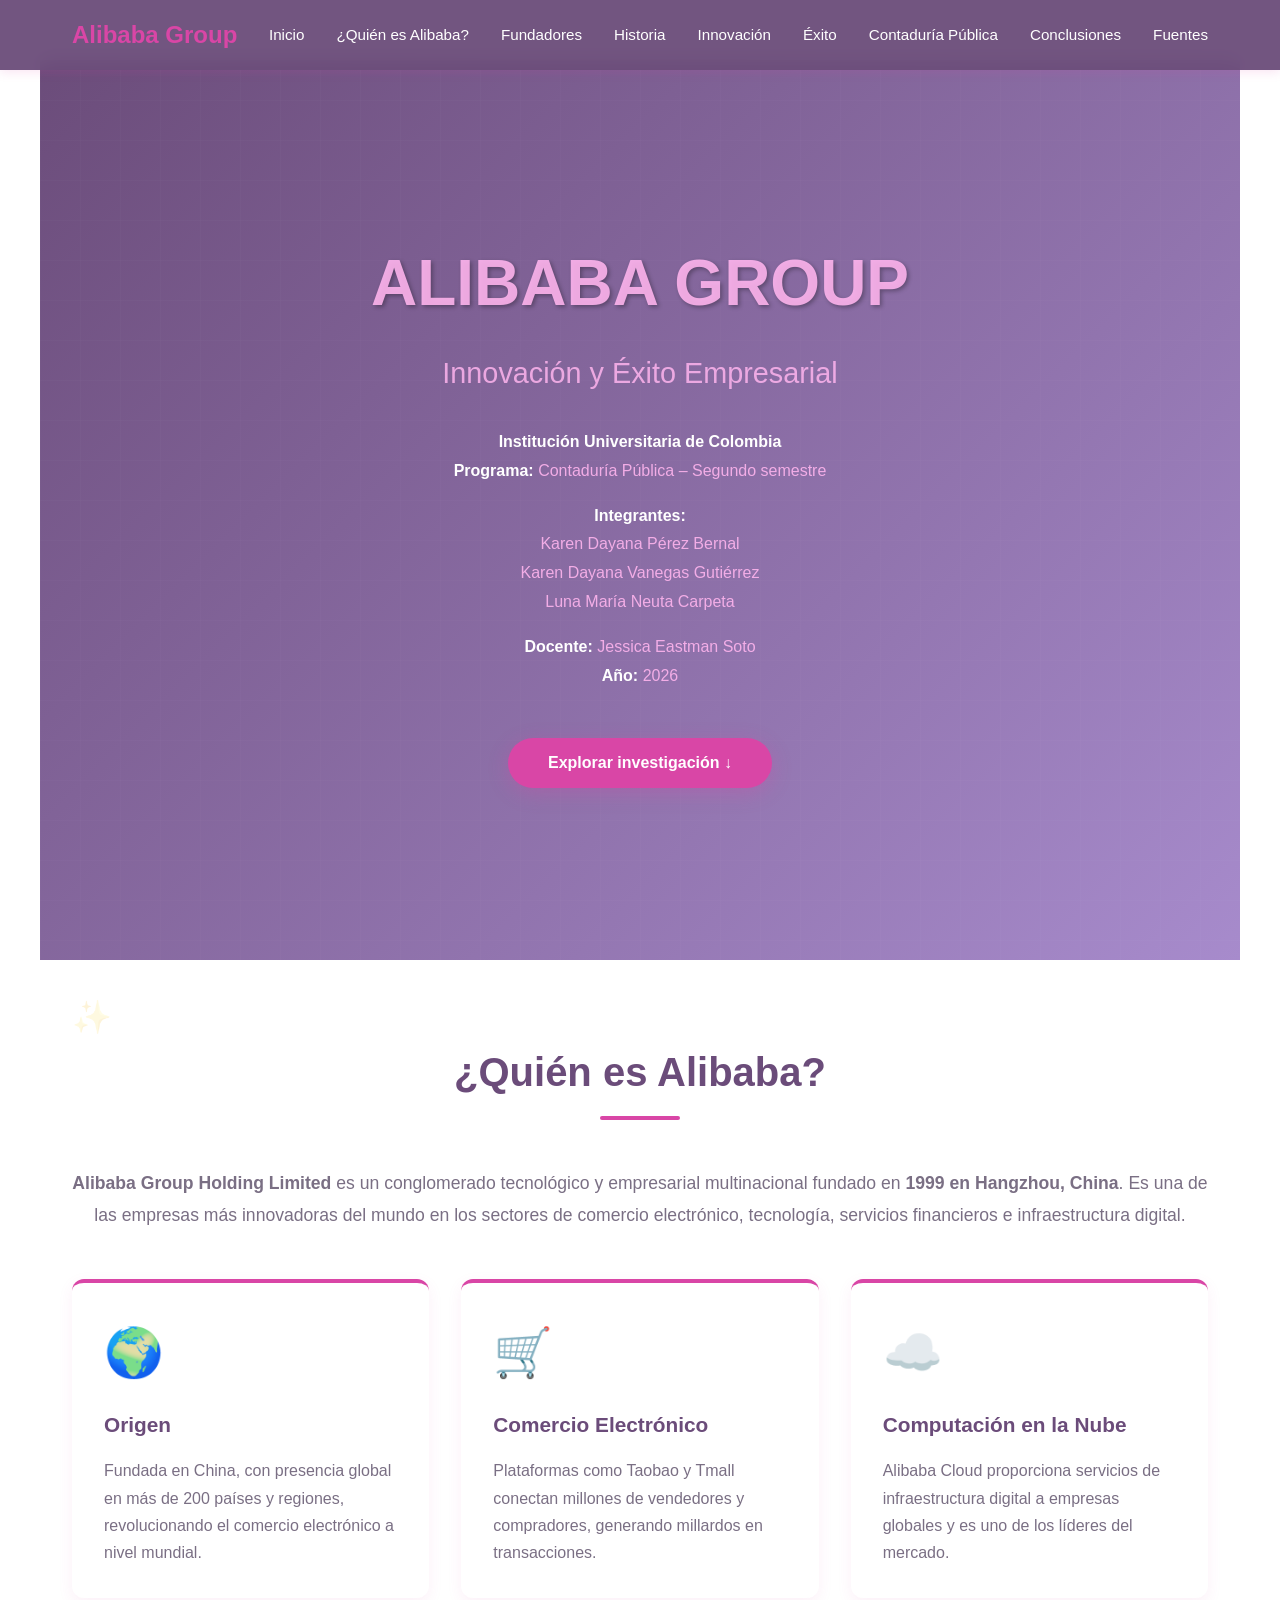
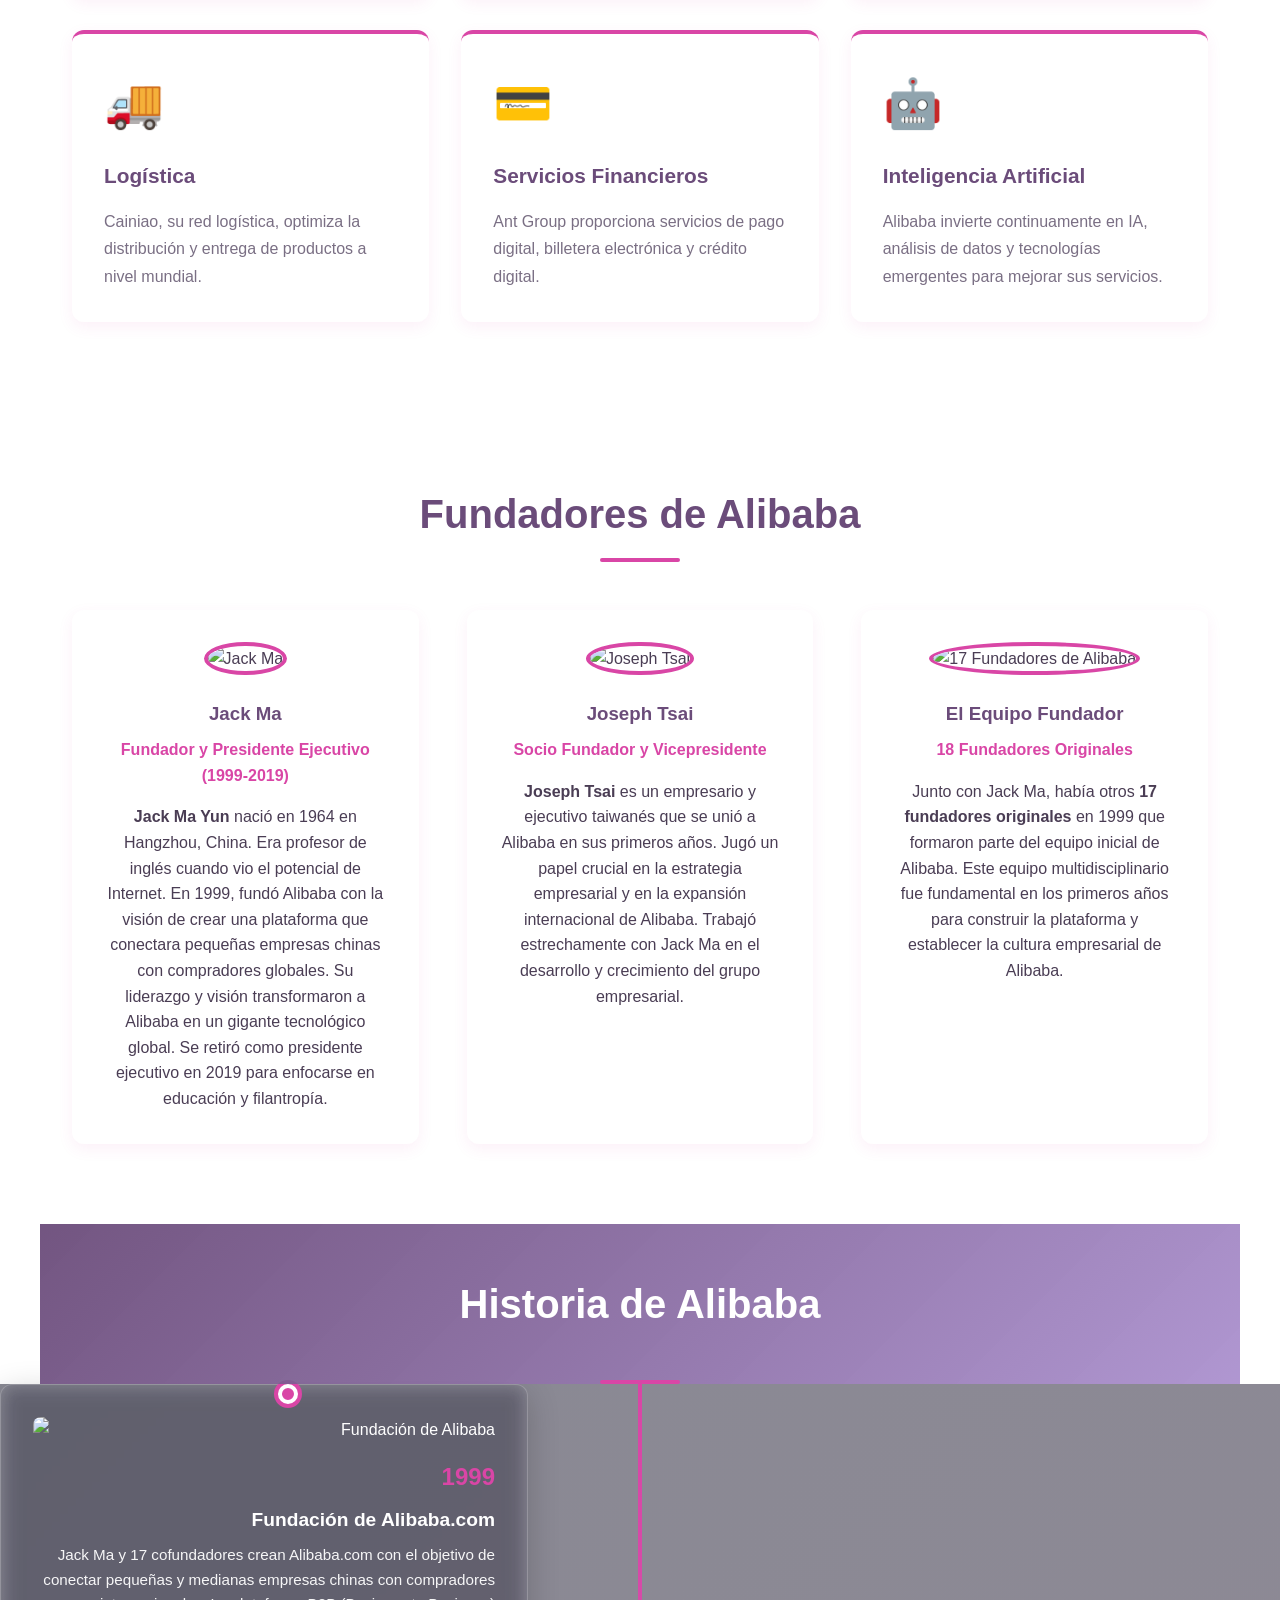
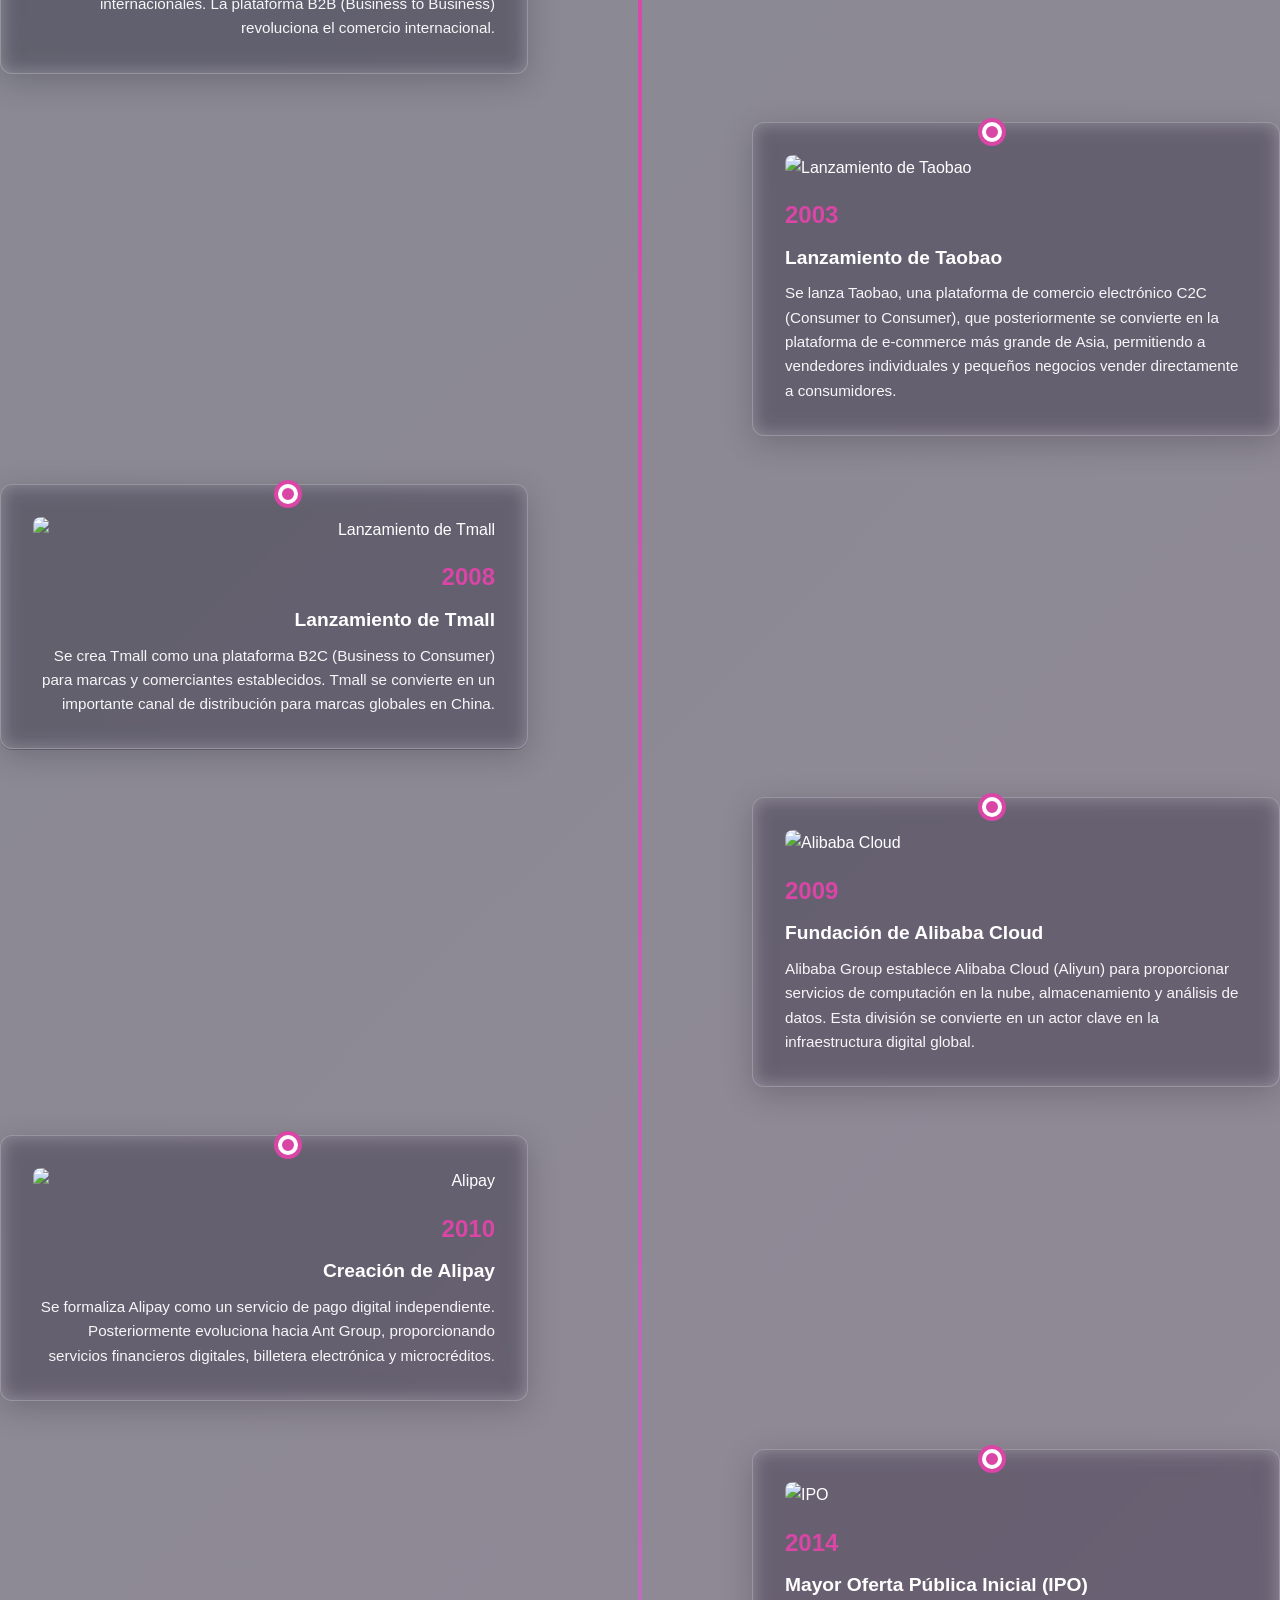
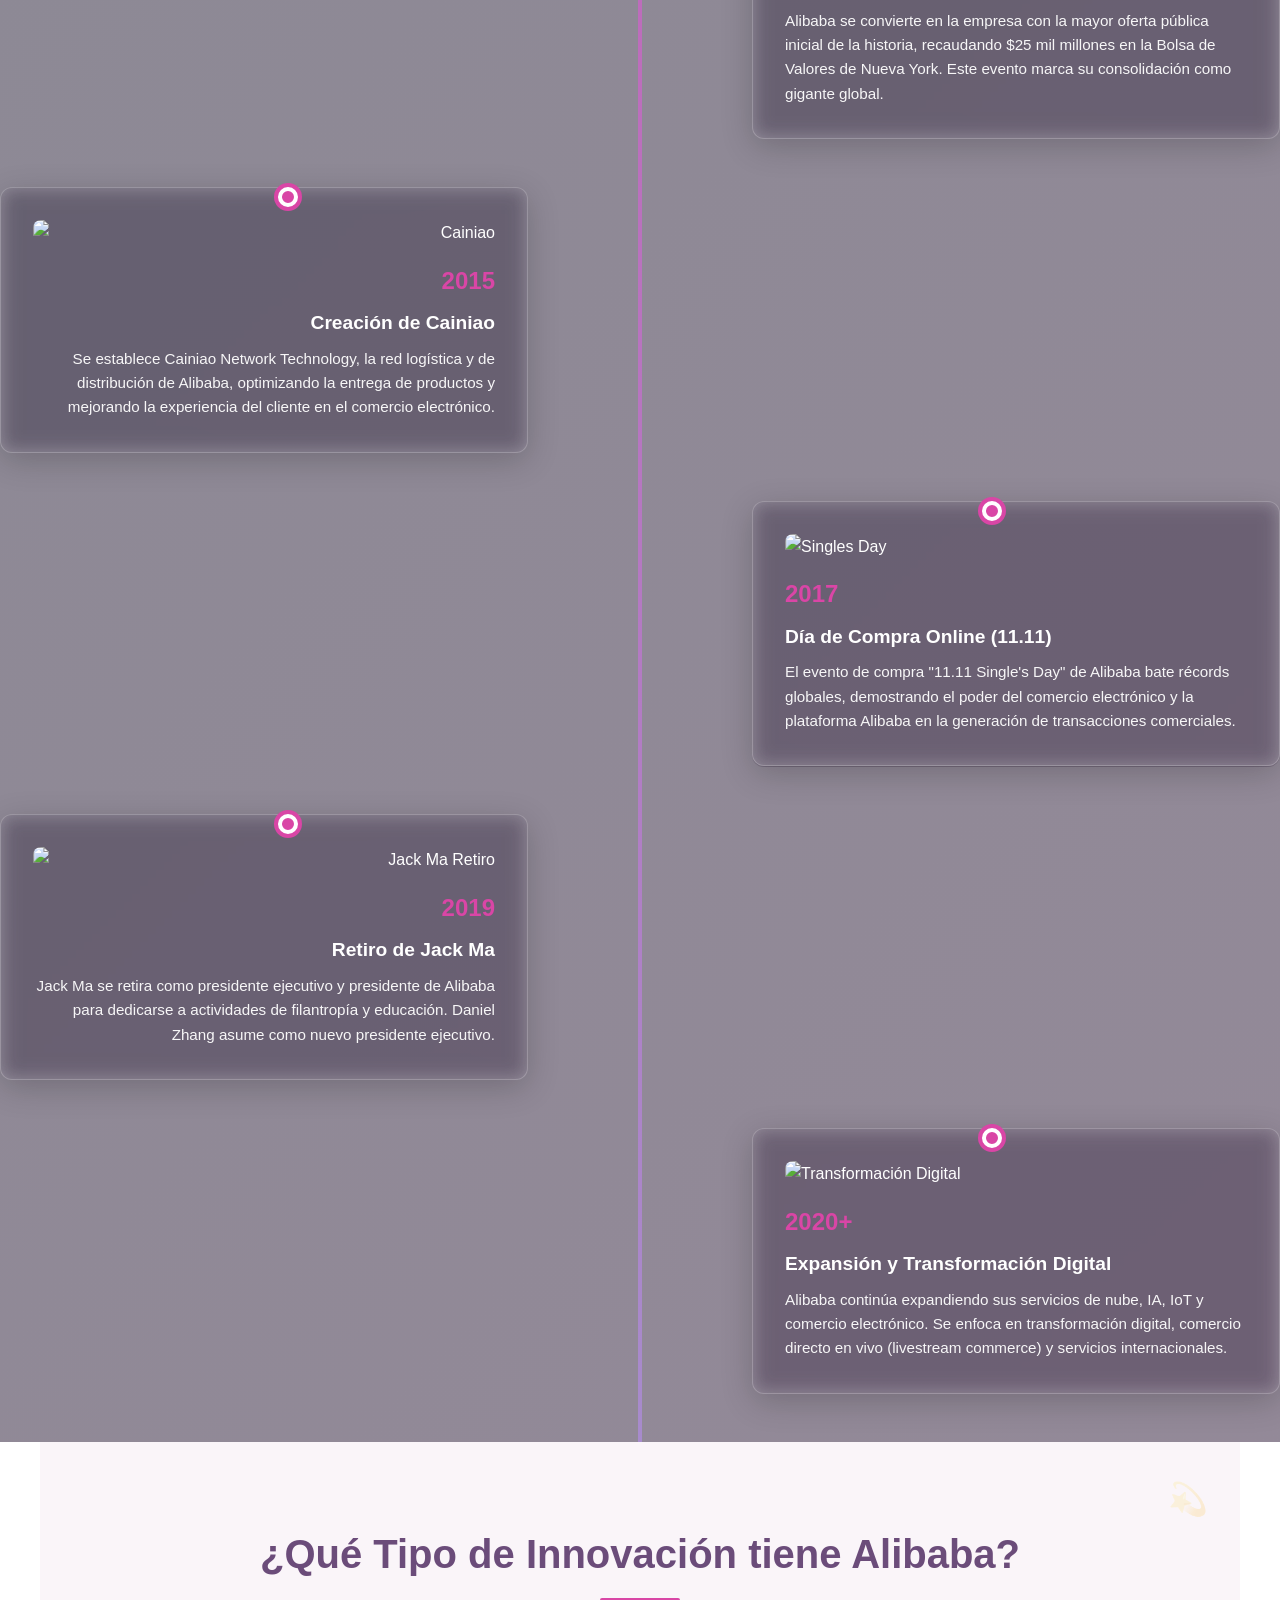
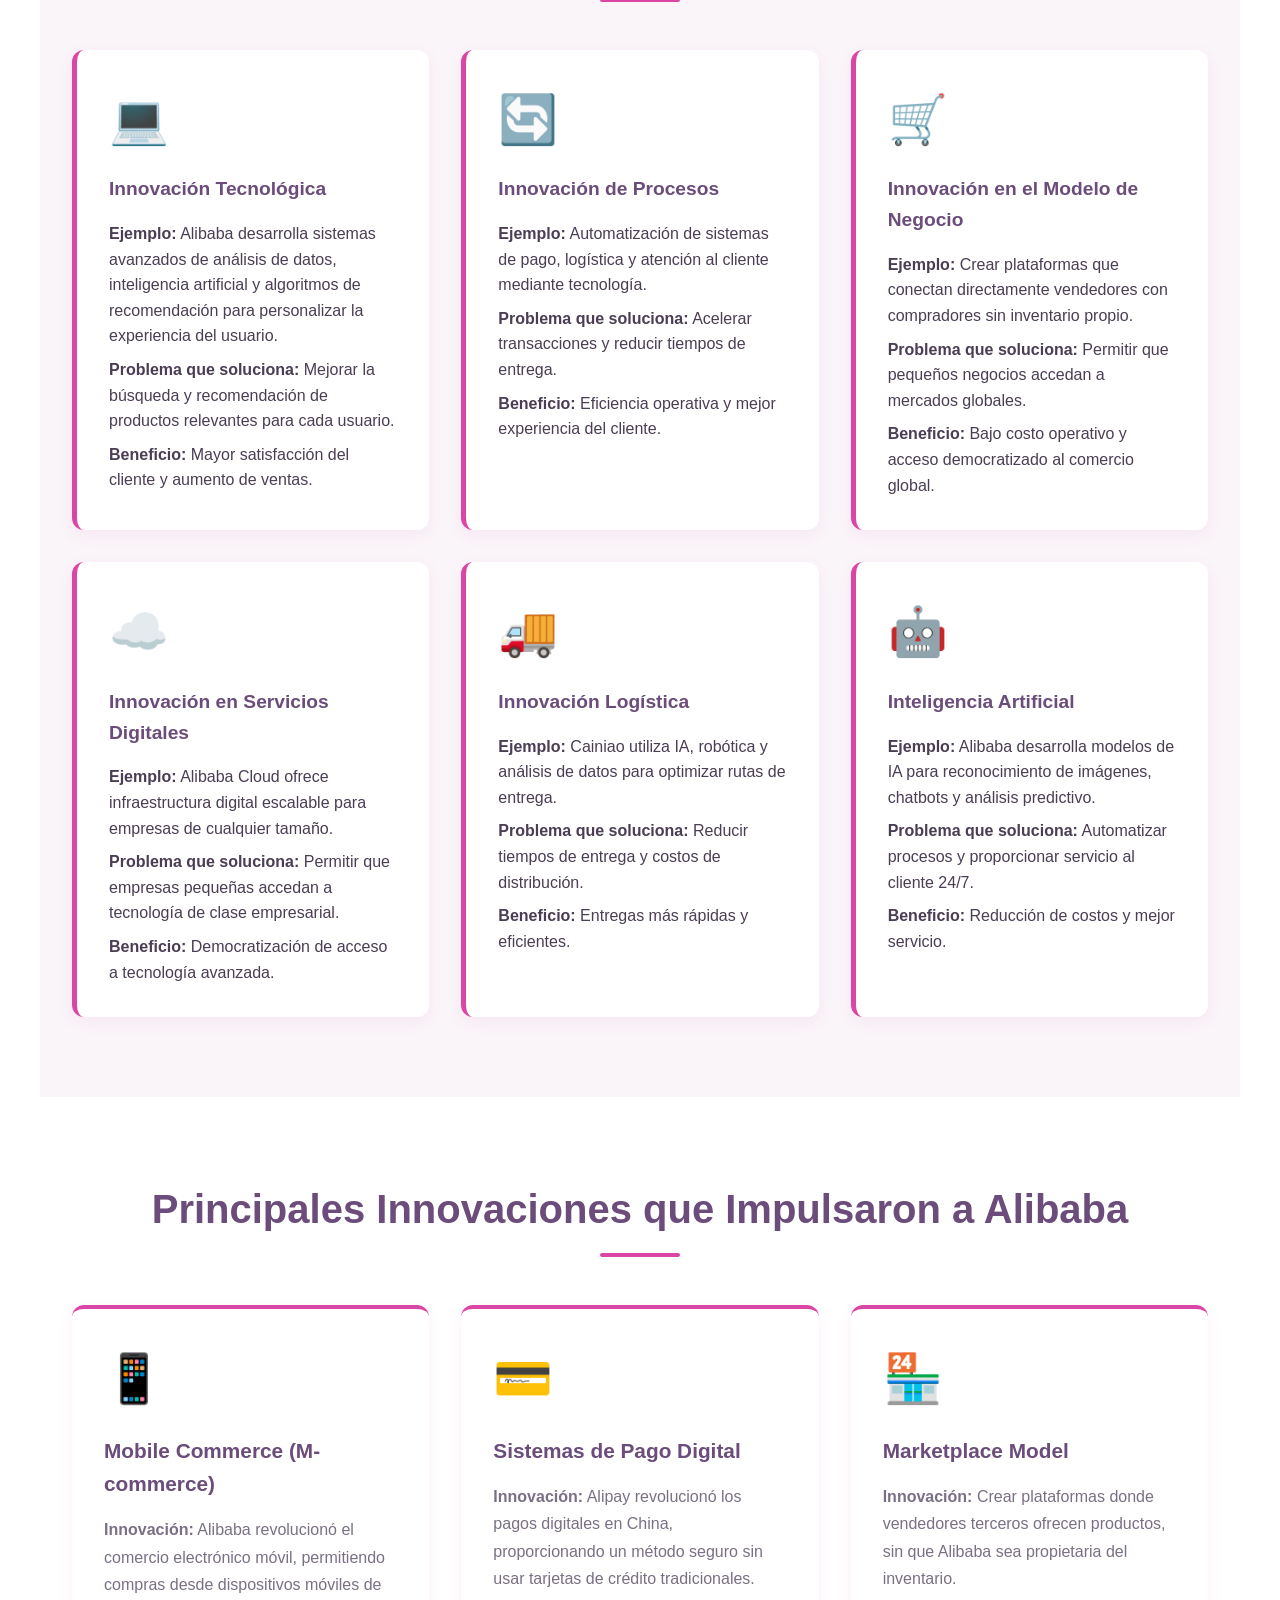
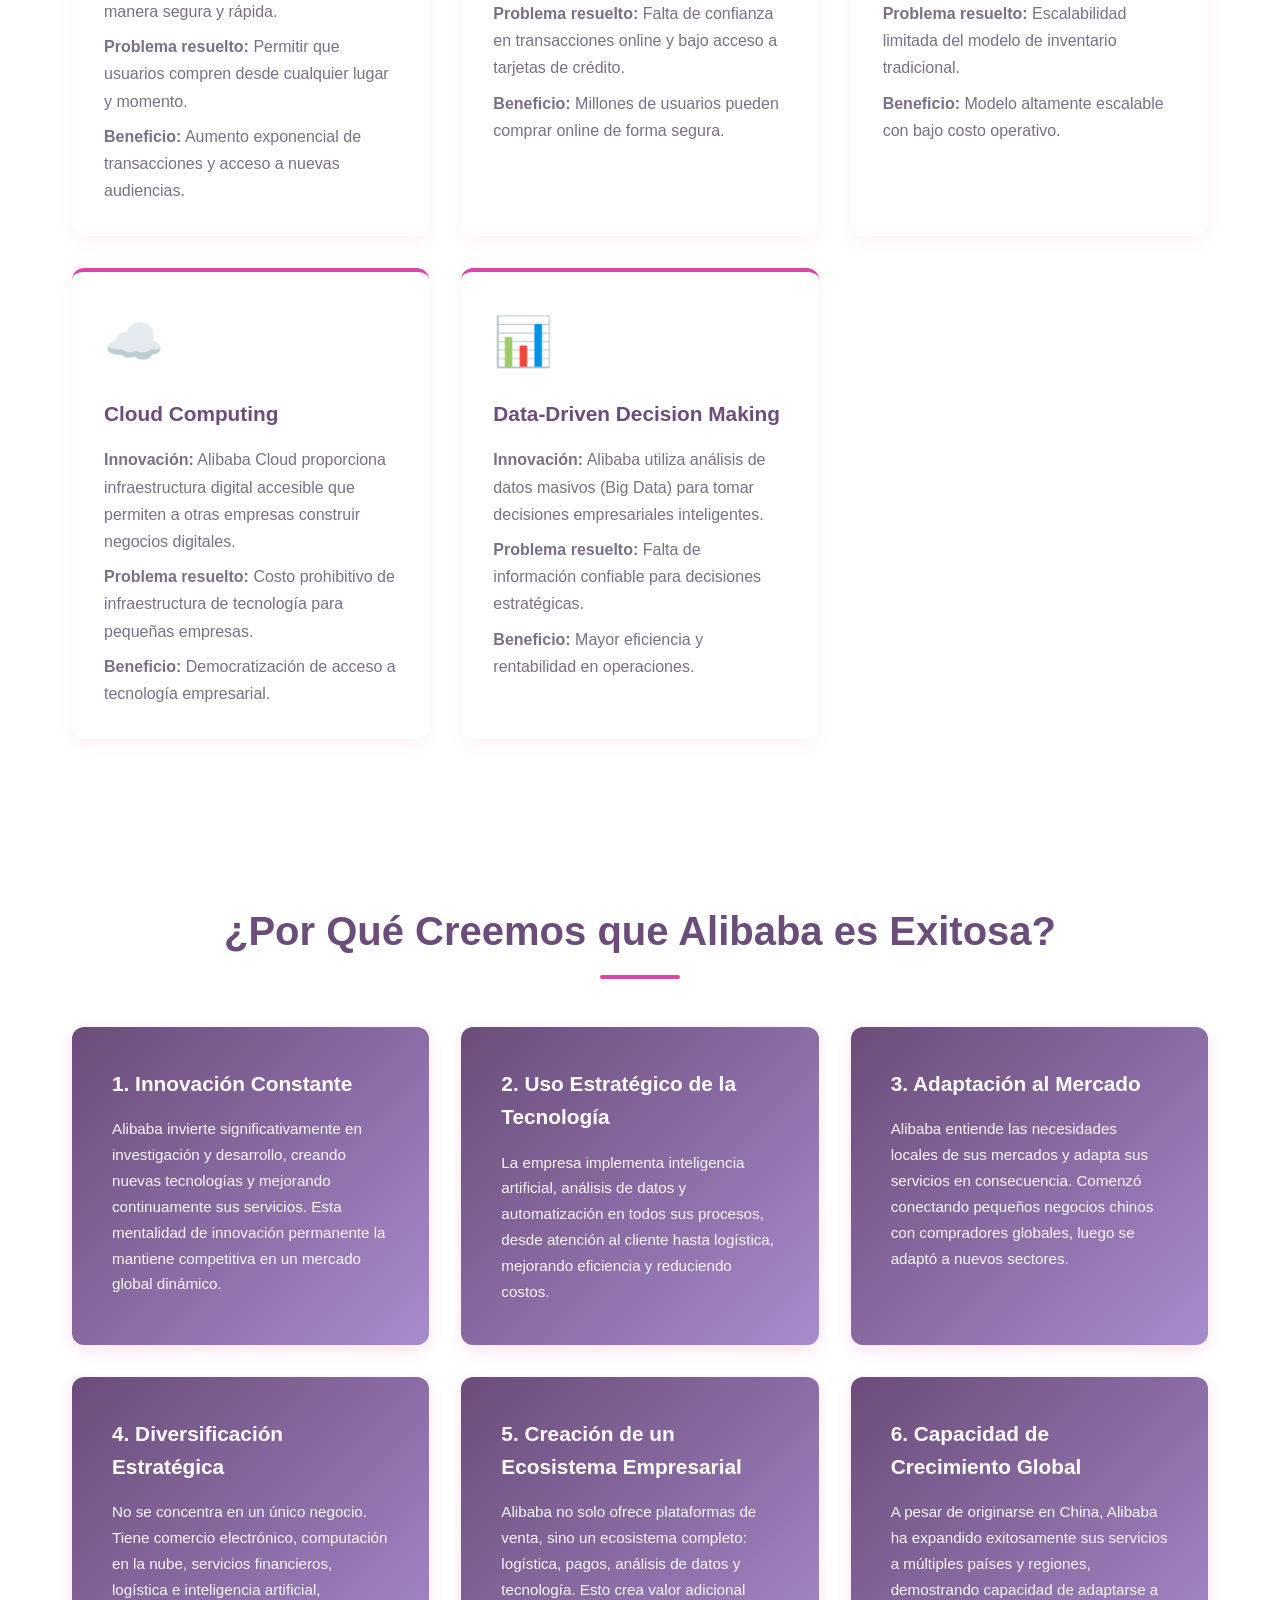
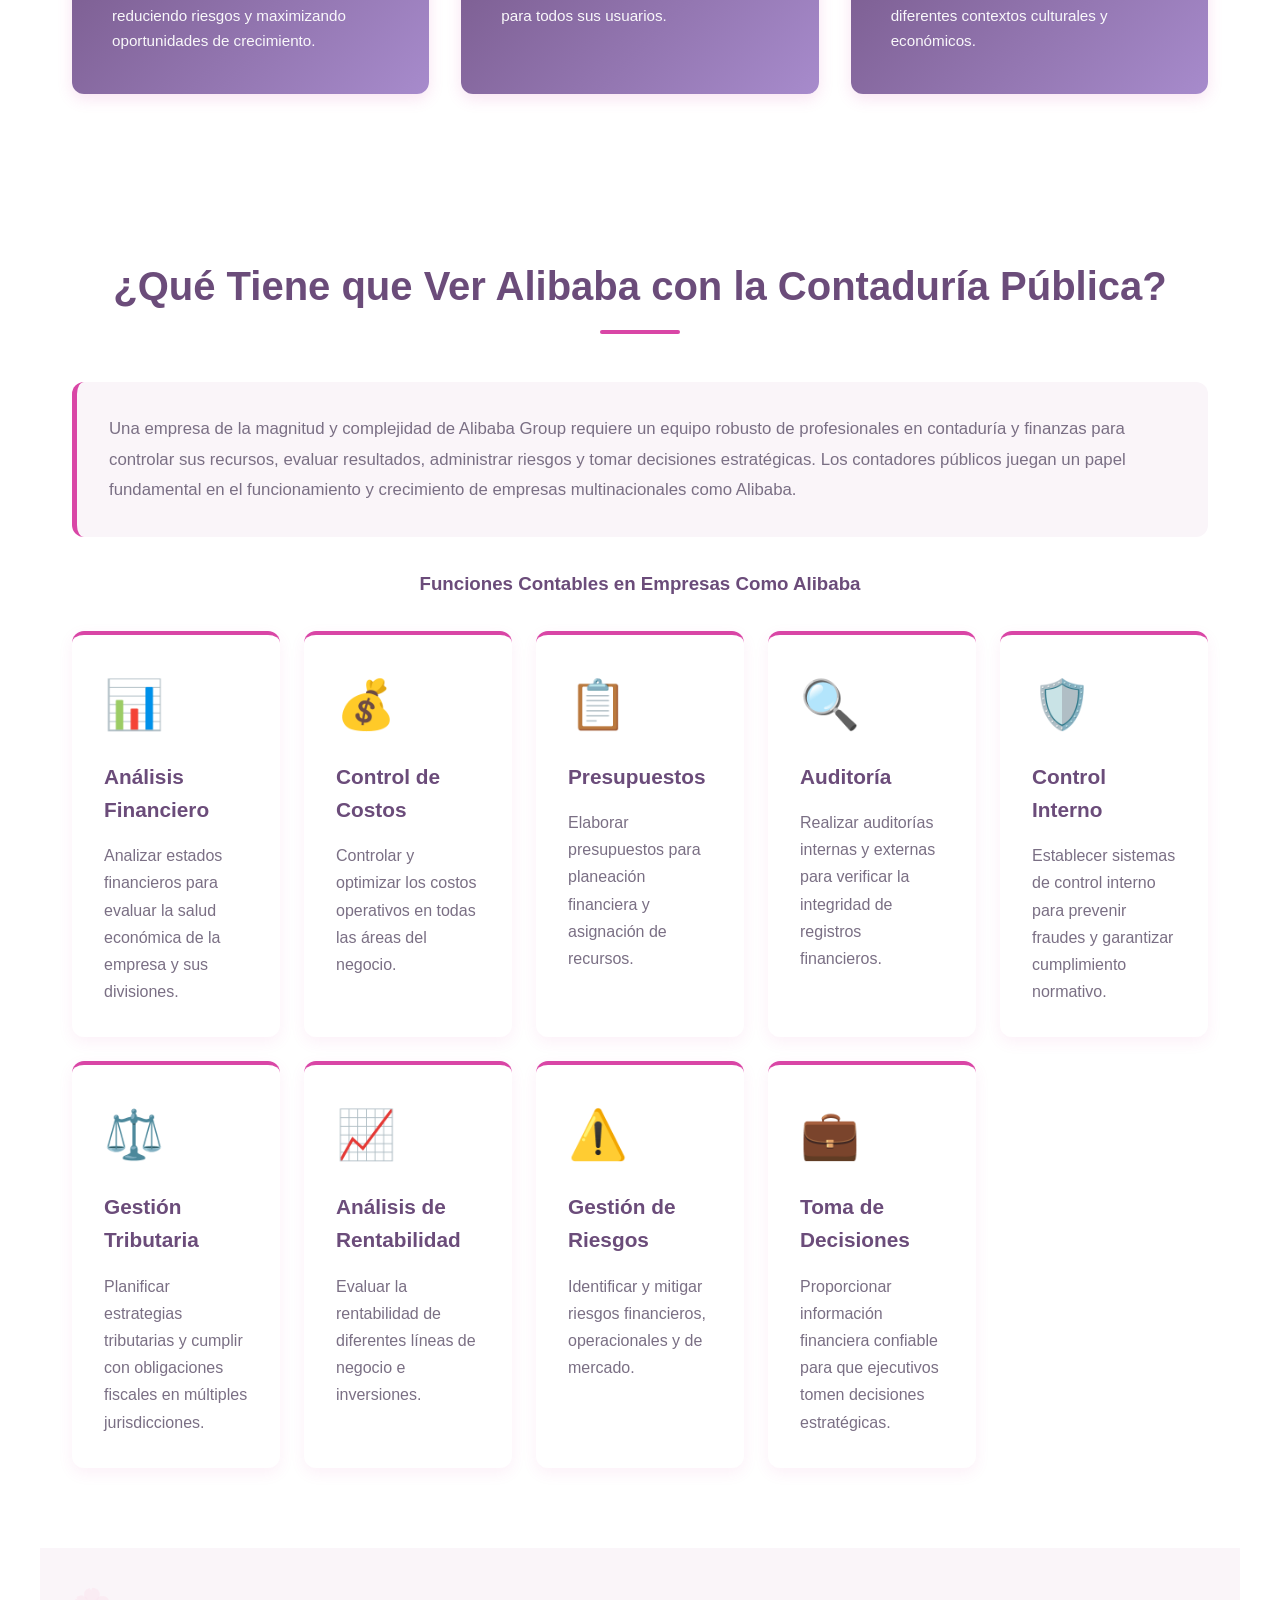
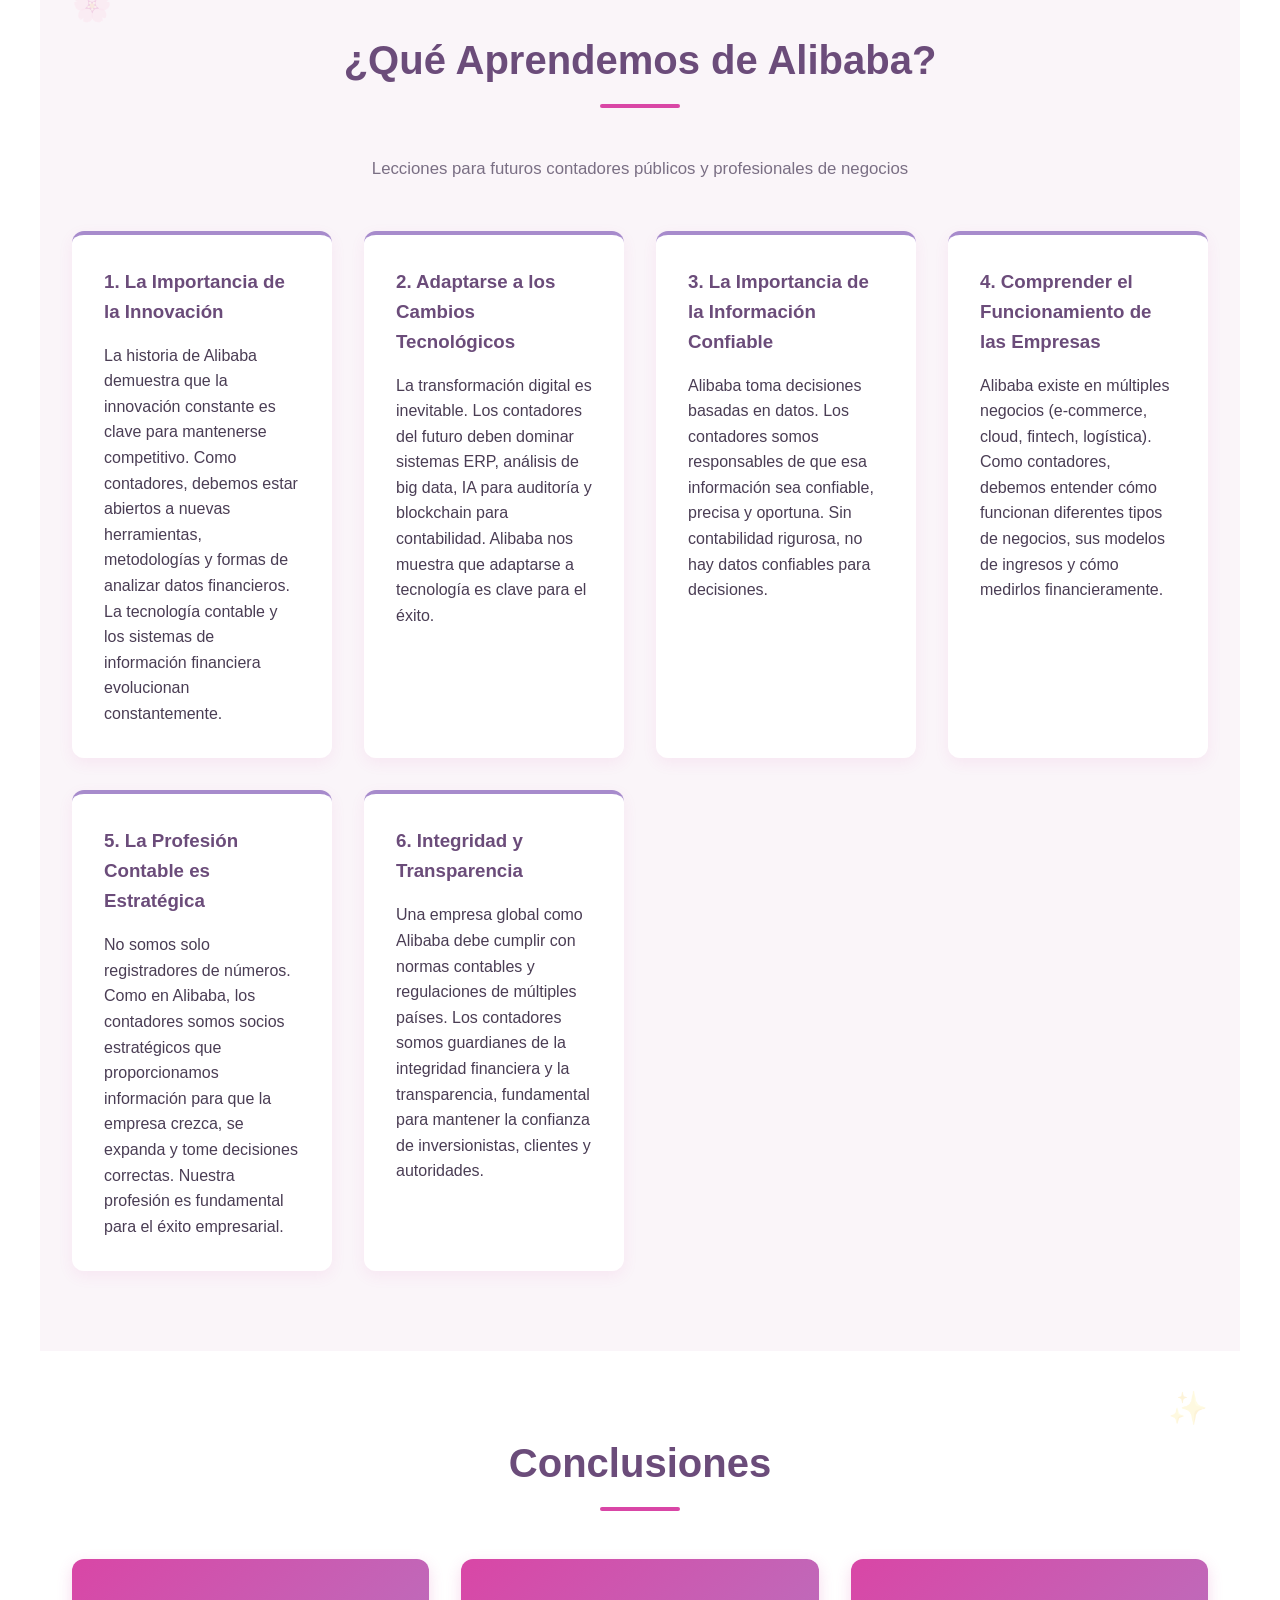
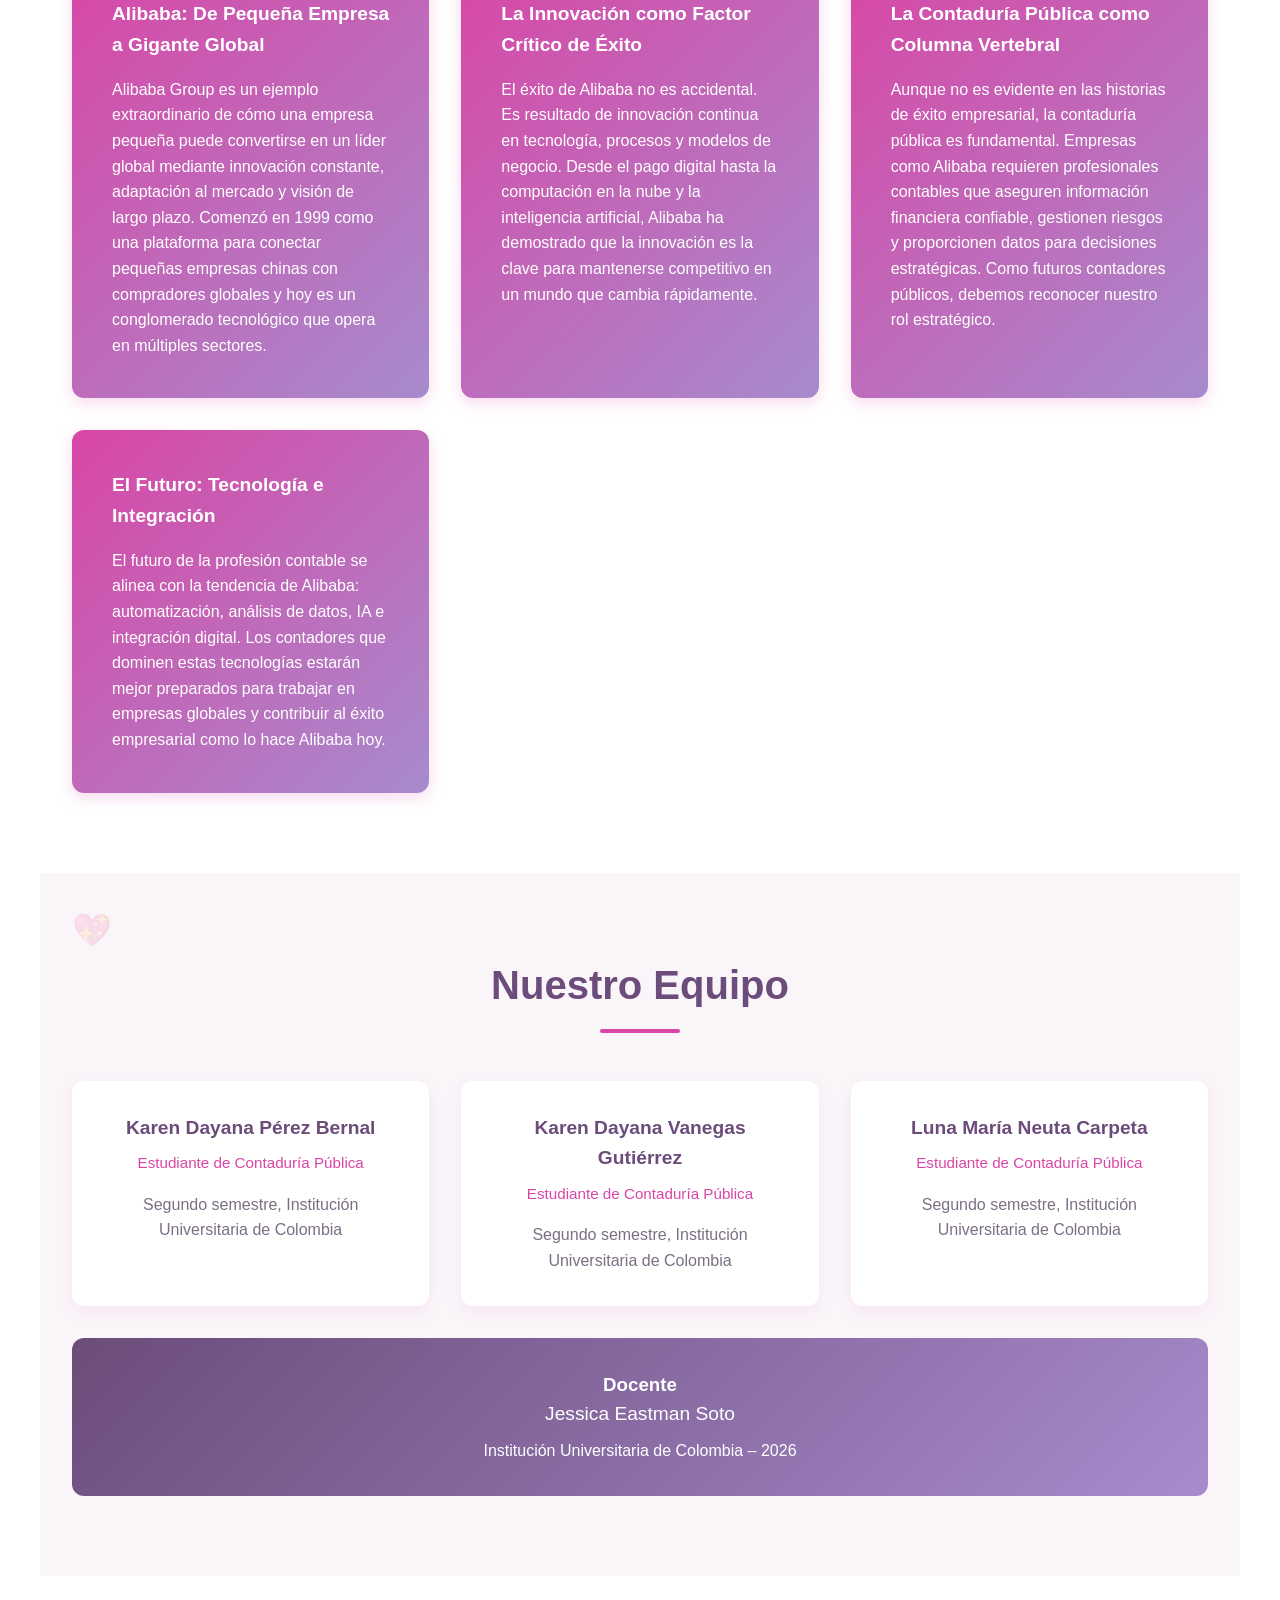
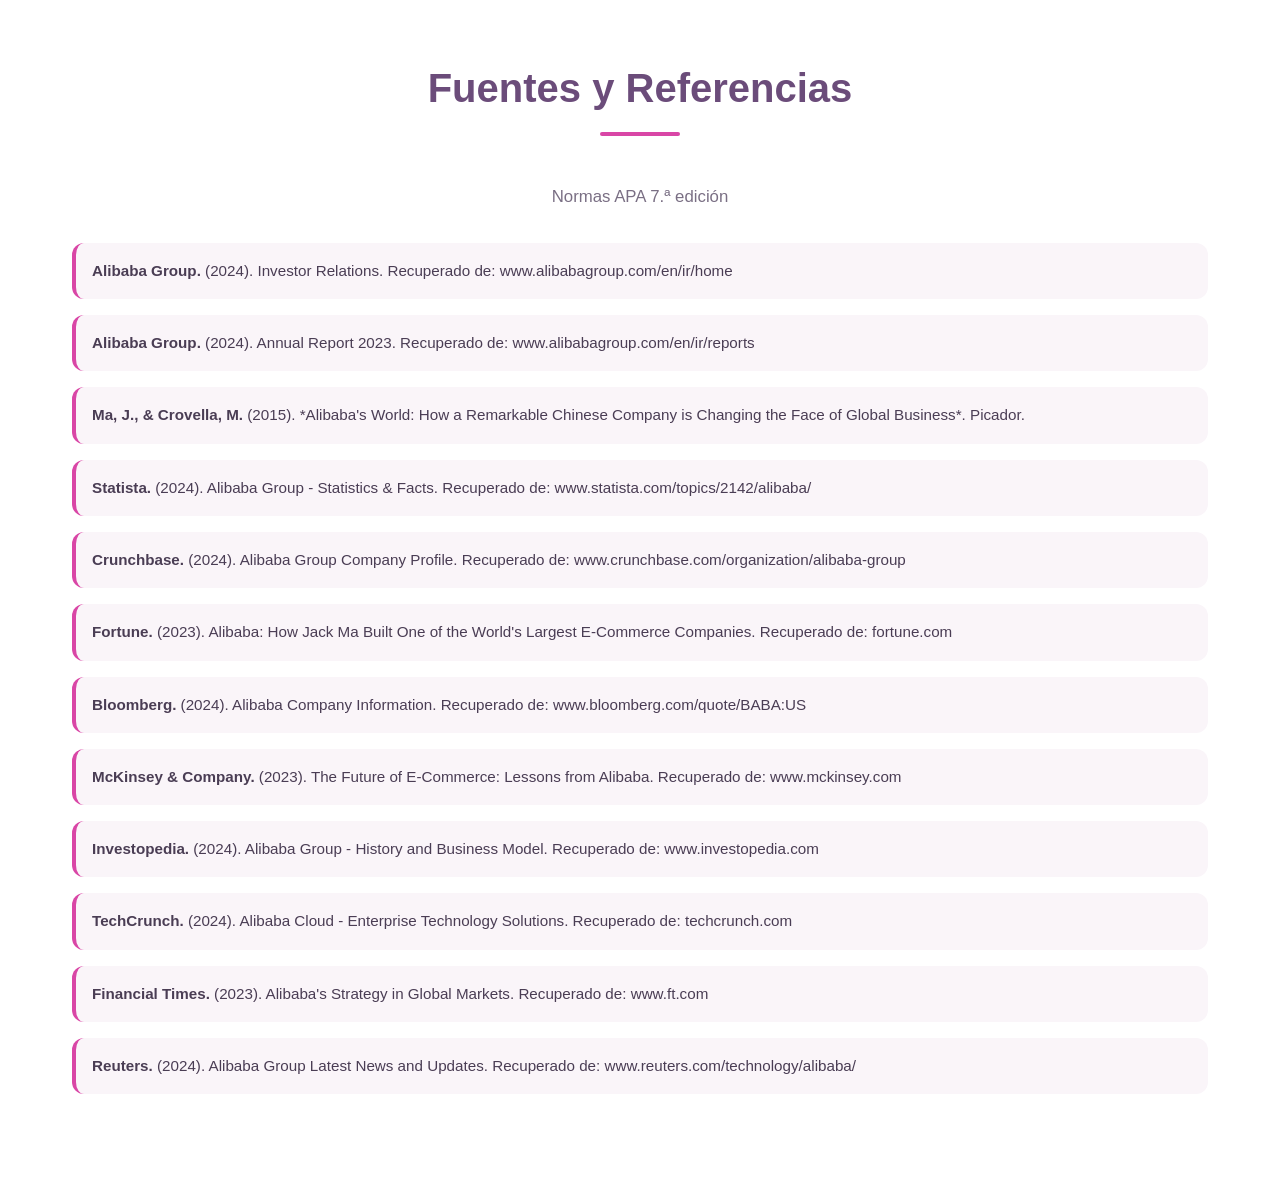
==== innovacion/index.html @ 9816216d "DRPG - innovacion" ====
<!DOCTYPE html>
<html lang="es">
<head>
    <meta charset="UTF-8">
    <meta name="viewport" content="width=device-width, initial-scale=1.0">
    <title>Alibaba Group: Innovación y Éxito Empresarial</title>
    <style>
        * {
            margin: 0;
            padding: 0;
            box-sizing: border-box;
        }

        :root {
            --primary-color: #D946A6;
            --secondary-color: #6B4C7A;
            --accent-color: #A78BCC;
            --light-bg: #FAF5F9;
            --dark-text: #4A3D54;
            --light-text: #7A6F84;
            --border-radius: 12px;
            --transition: all 0.3s ease;
        }

        html {
            scroll-behavior: smooth;
        }

        body {
            font-family: 'Segoe UI', Tahoma, Geneva, Verdana, sans-serif;
            line-height: 1.6;
            color: var(--dark-text);
            background: #fff;
        }

        /* Menú de navegación sticky */
        nav {
            position: fixed;
            top: 0;
            width: 100%;
            background: rgba(107, 76, 122, 0.95);
            backdrop-filter: blur(10px);
            padding: 0;
            z-index: 1000;
            box-shadow: 0 2px 10px rgba(217, 70, 166, 0.15);
        }

        .nav-container {
            max-width: 1200px;
            margin: 0 auto;
            display: flex;
            justify-content: space-between;
            align-items: center;
            padding: 1rem 2rem;
        }

        .nav-logo {
            font-size: 1.5rem;
            font-weight: bold;
            color: #D946A6;
            text-decoration: none;
        }

        .nav-links {
            display: flex;
            list-style: none;
            gap: 2rem;
        }

        .nav-links a {
            color: #fff;
            text-decoration: none;
            font-size: 0.95rem;
            transition: var(--transition);
            position: relative;
        }

        .nav-links a:hover {
            color: #D946A6;
        }

        .nav-links a::after {
            content: '';
            position: absolute;
            bottom: -5px;
            left: 0;
            width: 0;
            height: 2px;
            background: #D946A6;
            transition: var(--transition);
        }

        .nav-links a:hover::after {
            width: 100%;
        }

        .hamburger {
            display: none;
            flex-direction: column;
            cursor: pointer;
            gap: 5px;
        }

        .hamburger span {
            width: 25px;
            height: 3px;
            background: #fff;
            border-radius: 2px;
            transition: var(--transition);
        }

        .hamburger.active span:nth-child(1) {
            transform: rotate(45deg) translate(8px, 8px);
        }

        .hamburger.active span:nth-child(2) {
            opacity: 0;
        }

        .hamburger.active span:nth-child(3) {
            transform: rotate(-45deg) translate(7px, -7px);
        }

        /* Hero Section */
        .hero {
            min-height: 100vh;
            background: linear-gradient(135deg, #6B4C7A 0%, #A78BCC 100%);
            display: flex;
            align-items: center;
            justify-content: center;
            color: #ffb5eee3;
            text-align: center;
            padding: 2rem;
            margin-top: 60px;
            position: relative;
            overflow: hidden;
        }

        .hero::before {
            content: '';
            position: absolute;
            top: 0;
            left: 0;
            right: 0;
            bottom: 0;
            background: url('data:image/svg+xml,<svg xmlns="http://www.w3.org/2000/svg" viewBox="0 0 1200 600"><defs><pattern id="grid" width="40" height="40" patternUnits="userSpaceOnUse"><path d="M 40 0 L 0 0 0 40" fill="none" stroke="rgba(255,255,255,0.1)" stroke-width="1"/></pattern></defs><rect width="1200" height="600" fill="url(%23grid)" /></svg>');
            opacity: 0.3;
        }

        .hero-content {
            position: relative;
            z-index: 2;
            max-width: 900px;
            animation: fadeInUp 1s ease-out;
        }

        .hero h1 {
            font-size: 4rem;
            margin-bottom: 1rem;
            font-weight: 700;
            text-shadow: 2px 2px 4px rgba(0, 0, 0, 0.3);
        }

        .hero .subtitle {
            font-size: 1.8rem;
            margin-bottom: 2rem;
            opacity: 0.95;
            font-weight: 300;
        }

        .hero .info {
            font-size: 1rem;
            margin-bottom: 2rem;
            line-height: 1.8;
        }

        .hero .info strong {
            color: #fff;
        }

        .btn-explore {
            display: inline-block;
            padding: 1rem 2.5rem;
            background: #D946A6;
            color: #fff;
            text-decoration: none;
            border-radius: 50px;
            font-weight: 600;
            transition: var(--transition);
            border: none;
            cursor: pointer;
            font-size: 1rem;
            margin-top: 1rem;
            box-shadow: 0 5px 20px rgba(217, 70, 166, 0.3);
        }

        .btn-explore:hover {
            background: #c5248e;
            transform: translateY(-3px);
            box-shadow: 0 8px 25px rgba(217, 70, 166, 0.4);
        }

        /* Secciones */
        section {
            padding: 5rem 2rem;
            max-width: 1200px;
            margin: 0 auto;
        }

        section h2 {
            font-size: 2.5rem;
            margin-bottom: 3rem;
            color: var(--secondary-color);
            text-align: center;
            position: relative;
            padding-bottom: 1rem;
        }

        section h2::after {
            content: '';
            position: absolute;
            bottom: 0;
            left: 50%;
            transform: translateX(-50%);
            width: 80px;
            height: 4px;
            background: var(--primary-color);
            border-radius: 2px;
        }

        /* Cards Grid */
        .cards-grid {
            display: grid;
            grid-template-columns: repeat(auto-fit, minmax(280px, 1fr));
            gap: 2rem;
            margin-top: 3rem;
        }

        .card {
            background: #fff;
            border-radius: var(--border-radius);
            padding: 2rem;
            box-shadow: 0 5px 15px rgba(217, 70, 166, 0.08);
            transition: var(--transition);
            border-top: 4px solid var(--primary-color);
            animation: fadeIn 0.6s ease-out;
        }

        .card:hover {
            transform: translateY(-8px);
            box-shadow: 0 12px 25px rgba(217, 70, 166, 0.15);
        }

        .card h3 {
            color: var(--secondary-color);
            margin-bottom: 1rem;
            font-size: 1.3rem;
        }

        .card-icon {
            font-size: 3rem;
            margin-bottom: 1rem;
        }

        .card p {
            color: var(--light-text);
            line-height: 1.7;
        }

        /* Sección ¿Quién es Alibaba? */
        /* Sección de Historia */
        #historia {
            position: relative;
            padding: 0;
            background: none;
        }

        #historia h2 {
            position: relative;
            z-index: 10;
            padding: 3rem 2rem;
            text-align: center;
            background: linear-gradient(135deg, rgba(107, 76, 122, 0.95) 0%, rgba(167, 139, 204, 0.9) 100%);
            margin: 0;
            border-radius: 0;
            color: #fff;
        }

        #historia h2::after {
            background: #D946A6;
        }

        .alibaba-info .intro-text {
            font-size: 1.1rem;
            color: var(--light-text);
            margin-bottom: 2rem;
            line-height: 1.8;
            text-align: center;
        }

        .business-areas {
            display: grid;
            grid-template-columns: repeat(auto-fit, minmax(250px, 1fr));
            gap: 1.5rem;
            margin-top: 2rem;
        }

        /* Founders Section */
        .founders-grid {
            display: grid;
            grid-template-columns: repeat(auto-fit, minmax(300px, 1fr));
            gap: 3rem;
            margin-top: 3rem;
        }

        .founder-card {
            text-align: center;
            padding: 2rem;
            border-radius: var(--border-radius);
            background: #fff;
            box-shadow: 0 5px 15px rgba(217, 70, 166, 0.08);
            transition: var(--transition);
        }

        .founder-card:hover {
            transform: translateY(-8px);
            box-shadow: 0 12px 25px rgba(217, 70, 166, 0.15);
        }

        .founder-image {
            width: 150px;
            height: 150px;
            border-radius: 50%;
            margin: 0 auto 1.5rem;
            object-fit: cover;
            border: 4px solid var(--primary-color);
        }

        .founder-card h3 {
            color: var(--secondary-color);
            margin-bottom: 0.5rem;
        }

        .founder-card .role {
            color: var(--primary-color);
            font-weight: 600;
            margin-bottom: 1rem;
        }

        /* Timeline */
        .timeline {
            position: relative;
            width: 100vw;
            margin-left: calc(-50vw + 50%);
            background-image: url('https://media-bitfinanzas-com.s3.amazonaws.com/wp-content/uploads/2024/05/Alibaba-TechinAsia-Moovstock-scaled.jpg');
            background-size: cover;
            background-attachment: fixed;
            background-position: center;
            transition: background-image 0.8s ease-in-out;
            padding: 0;
            border-radius: 0;
            overflow: visible;
            box-shadow: none;
            min-height: 100vh;
            display: flex;
            flex-direction: column;
            justify-content: center;
        }

        .timeline::after {
            content: '';
            position: absolute;
            top: 0;
            left: 0;
            right: 0;
            bottom: 0;
            background: linear-gradient(135deg, rgba(20, 20, 40, 0.5) 0%, rgba(40, 20, 50, 0.5) 100%);
            z-index: 1;
        }

        .timeline::before {
            content: '';
            position: absolute;
            left: 50%;
            transform: translateX(-50%);
            width: 4px;
            height: 100%;
            background: linear-gradient(to bottom, var(--primary-color), var(--accent-color));
            z-index: 2;
        }

        .timeline-item {
            margin-bottom: 3rem;
            width: 45%;
            animation: fadeInUp 0.6s ease-out;
            position: relative;
            z-index: 3;
        }

        .timeline-item:nth-child(odd) {
            margin-left: 0;
            text-align: right;
            padding-right: 3rem;
        }

        .timeline-item:nth-child(even) {
            margin-left: 55%;
            text-align: left;
            padding-left: 3rem;
        }

        .timeline-content {
            background: rgba(255, 255, 255, 0.1);
            backdrop-filter: blur(10px);
            padding: 2rem;
            border-radius: var(--border-radius);
            box-shadow: 0 8px 32px rgba(0, 0, 0, 0.2);
            border: 1px solid rgba(255, 255, 255, 0.2);
            color: #fff;
        }

        .timeline-content img {
            display: block;
            width: 100%;
            max-width: 100%;
            margin: 0 0 1rem 0;
            border-radius: 8px;
        }

        .timeline-year {
            font-size: 1.5rem;
            font-weight: bold;
            color: #D946A6;
            margin-bottom: 0.5rem;
        }

        .timeline-title {
            color: #fff;
            font-size: 1.2rem;
            font-weight: 600;
            margin-bottom: 0.5rem;
        }

        .timeline-description {
            color: rgba(255, 255, 255, 0.95);
            font-size: 0.95rem;
        }

        .timeline-content img {
            display: block;
            width: 100%;
            max-width: 100%;
        }

        /* Efectos de hover en imágenes */
        .timeline-content img {
            transition: var(--transition);
            filter: brightness(1);
            display: block;
        }

        .timeline-item:hover .timeline-content img {
            filter: brightness(1.1);
            transform: scale(1.02);
        }

        .founder-image {
            transition: var(--transition);
            filter: brightness(1);
        }

        .founder-card:hover .founder-image {
            filter: brightness(1.1);
            transform: scale(1.05);
        }

        .timeline-dot {
            position: absolute;
            left: 50%;
            transform: translateX(-50%);
            width: 20px;
            height: 20px;
            background: var(--primary-color);
            border: 4px solid #fff;
            border-radius: 50%;
            top: 0;
            z-index: 10;
            box-shadow: 0 0 0 4px var(--primary-color);
        }

        /* Sección de Innovación */
        .innovation {
            background: var(--light-bg);
        }

        .innovation-types {
            display: grid;
            grid-template-columns: repeat(auto-fit, minmax(280px, 1fr));
            gap: 2rem;
            margin-top: 3rem;
        }

        .innovation-card {
            background: #fff;
            padding: 2rem;
            border-radius: var(--border-radius);
            box-shadow: 0 5px 15px rgba(217, 70, 166, 0.08);
            transition: var(--transition);
            border-left: 5px solid var(--primary-color);
        }

        .innovation-card:hover {
            transform: translateY(-8px);
            box-shadow: 0 12px 25px rgba(217, 70, 166, 0.15);
        }

        .innovation-card h3 {
            color: var(--secondary-color);
            margin-bottom: 1rem;
            font-size: 1.2rem;
        }

        /* Success Factors */
        .success-factors {
            display: grid;
            grid-template-columns: repeat(auto-fit, minmax(300px, 1fr));
            gap: 2rem;
            margin-top: 3rem;
        }

        .factor-card {
            background: linear-gradient(135deg, #6B4C7A 0%, #A78BCC 100%);
            color: #fff;
            padding: 2.5rem;
            border-radius: var(--border-radius);
            box-shadow: 0 5px 15px rgba(217, 70, 166, 0.15);
            transition: var(--transition);
        }

        .factor-card:hover {
            transform: translateY(-8px);
            box-shadow: 0 12px 25px rgba(217, 70, 166, 0.25);
        }

        .factor-card h3 {
            margin-bottom: 1rem;
            font-size: 1.3rem;
        }

        .factor-card p {
            font-size: 0.95rem;
            line-height: 1.7;
            opacity: 0.95;
        }

        /* Accounting Section */
        .accounting {
            background: #fff;
        }

        .accounting-intro {
            background: var(--light-bg);
            padding: 2rem;
            border-radius: var(--border-radius);
            margin-bottom: 2rem;
            border-left: 5px solid var(--primary-color);
        }

        .accounting-intro p {
            font-size: 1.05rem;
            color: var(--light-text);
            line-height: 1.8;
        }

        .accounting-roles {
            display: grid;
            grid-template-columns: repeat(auto-fit, minmax(200px, 1fr));
            gap: 1.5rem;
            margin-top: 2rem;
        }

        /* Learning Section */
        .lessons {
            background: var(--light-bg);
        }

        .lessons-list {
            display: grid;
            grid-template-columns: repeat(auto-fit, minmax(250px, 1fr));
            gap: 2rem;
            margin-top: 3rem;
        }

        .lesson-card {
            background: #fff;
            padding: 2rem;
            border-radius: var(--border-radius);
            box-shadow: 0 5px 15px rgba(217, 70, 166, 0.08);
            border-top: 4px solid var(--accent-color);
            transition: var(--transition);
        }

        .lesson-card:hover {
            transform: translateY(-8px);
            box-shadow: 0 12px 25px rgba(217, 70, 166, 0.15);
        }

        .lesson-card h3 {
            color: var(--secondary-color);
            margin-bottom: 1rem;
        }

        /* Elementos decorativos femeninos */
        section h2 {
            position: relative;
        }

        section {
            position: relative;
        }

        /* Decoraciones sutiles */
        .alibaba-info::before {
            content: '✨';
            position: absolute;
            top: 2rem;
            left: 2rem;
            font-size: 2rem;
            opacity: 0.15;
        }

        .innovation::before {
            content: '💫';
            position: absolute;
            top: 2rem;
            right: 2rem;
            font-size: 2rem;
            opacity: 0.15;
        }

        .lessons::before {
            content: '🌸';
            position: absolute;
            top: 2rem;
            left: 2rem;
            font-size: 2rem;
            opacity: 0.15;
        }

        .conclusions::before {
            content: '✨';
            position: absolute;
            top: 2rem;
            right: 2rem;
            font-size: 2rem;
            opacity: 0.15;
        }

        .members::before {
            content: '💖';
            position: absolute;
            top: 2rem;
            left: 2rem;
            font-size: 2rem;
            opacity: 0.15;
        }

        /* Conclusions */
        .conclusions {
            background: #fff;
        }

        .conclusions-grid {
            display: grid;
            grid-template-columns: repeat(auto-fit, minmax(280px, 1fr));
            gap: 2rem;
            margin-top: 3rem;
        }

        .conclusion-card {
            background: linear-gradient(135deg, #D946A6 0%, #A78BCC 100%);
            color: #fff;
            padding: 2.5rem;
            border-radius: var(--border-radius);
            box-shadow: 0 5px 15px rgba(217, 70, 166, 0.2);
            transition: var(--transition);
        }

        .conclusion-card:hover {
            transform: translateY(-8px);
            box-shadow: 0 12px 25px rgba(217, 70, 166, 0.3);
        }

        .conclusion-card h3 {
            margin-bottom: 1rem;
            font-size: 1.2rem;
        }

        /* Members Section */
        .members {
            background: var(--light-bg);
        }

        .members-grid {
            display: grid;
            grid-template-columns: repeat(auto-fit, minmax(280px, 1fr));
            gap: 2rem;
            margin-top: 3rem;
        }

        .member-card {
            background: #fff;
            padding: 2rem;
            border-radius: var(--border-radius);
            box-shadow: 0 5px 15px rgba(217, 70, 166, 0.08);
            text-align: center;
            transition: var(--transition);
        }

        .member-card:hover {
            transform: translateY(-8px);
            box-shadow: 0 12px 25px rgba(217, 70, 166, 0.15);
        }

        .member-name {
            font-size: 1.2rem;
            font-weight: 600;
            color: var(--secondary-color);
            margin-bottom: 0.5rem;
        }

        .member-role {
            color: var(--primary-color);
            font-size: 0.95rem;
        }

        .teacher-info {
            background: linear-gradient(135deg, #6B4C7A 0%, #A78BCC 100%);
            color: #fff;
            padding: 2rem;
            border-radius: var(--border-radius);
            text-align: center;
            margin-top: 2rem;
        }

        /* Sources */
        .sources {
            background: #fff;
        }

        .sources-list {
            list-style: none;
            margin-top: 2rem;
        }

        .sources-list li {
            padding: 1rem;
            background: var(--light-bg);
            margin-bottom: 1rem;
            border-radius: var(--border-radius);
            border-left: 4px solid var(--primary-color);
            line-height: 1.6;
            font-size: 0.95rem;
        }

        /* Botón flotante */
        .btn-top {
            position: fixed;
            bottom: 2rem;
            right: 2rem;
            background: var(--primary-color);
            color: #fff;
            width: 50px;
            height: 50px;
            border-radius: 50%;
            display: flex;
            align-items: center;
            justify-content: center;
            cursor: pointer;
            box-shadow: 0 5px 15px rgba(217, 70, 166, 0.3);
            transition: var(--transition);
            opacity: 0;
            visibility: hidden;
            z-index: 500;
            font-weight: bold;
            font-size: 1.2rem;
        }

        .btn-top.show {
            opacity: 1;
            visibility: visible;
        }

        .btn-top:hover {
            background: #c5248e;
            transform: translateY(-3px);
            box-shadow: 0 8px 20px rgba(217, 70, 166, 0.4);
        }

        /* Animaciones */
        @keyframes fadeIn {
            from {
                opacity: 0;
            }
            to {
                opacity: 1;
            }
        }

        @keyframes fadeInUp {
            from {
                opacity: 0;
                transform: translateY(30px);
            }
            to {
                opacity: 1;
                transform: translateY(0);
            }
        }

        .fade-in {
            animation: fadeInUp 0.6s ease-out forwards;
        }

        /* Responsive */
        @media (max-width: 768px) {
            .nav-links {
                display: none;
            }

            .hamburger {
                display: flex;
            }

            .nav-links.active {
                display: flex;
                flex-direction: column;
                position: absolute;
                top: 60px;
                left: 0;
                right: 0;
                background: rgba(0, 78, 137, 0.98);
                gap: 1rem;
                padding: 2rem;
                list-style: none;
            }

            .nav-links.active a {
                display: block;
                padding: 0.5rem 0;
            }

            .hero h1 {
                font-size: 2.5rem;
            }

            .hero .subtitle {
                font-size: 1.3rem;
            }

            section h2 {
                font-size: 1.8rem;
            }

            .timeline::before {
                left: 0;
            }

            .timeline-item {
                width: 100%;
                margin-left: 0 !important;
                padding-left: 3rem !important;
                text-align: left !important;
                padding-right: 0 !important;
            }

            .timeline-dot {
                left: -10px;
                transform: translateX(0);
            }

            .btn-top {
                bottom: 1rem;
                right: 1rem;
                width: 45px;
                height: 45px;
                font-size: 1rem;
            }

            #historia h2 {
                padding: 2rem 1rem;
            }

            .timeline {
                min-height: 60vh;
            }
        }

        @media (max-width: 480px) {
            section {
                padding: 3rem 1rem;
            }

            .cards-grid {
                grid-template-columns: 1fr;
            }

            .hero h1 {
                font-size: 2rem;
            }

            .hero .subtitle {
                font-size: 1.1rem;
            }

            section h2 {
                font-size: 1.5rem;
            }

            .hero .info {
                font-size: 0.9rem;
            }
        }
    </style>
</head>
<body>
    <!-- Navegación -->
    <nav>
        <div class="nav-container">
            <a href="#inicio" class="nav-logo">Alibaba Group</a>
            <ul class="nav-links" id="navLinks">
                <li><a href="#inicio">Inicio</a></li>
                <li><a href="#quien-es">¿Quién es Alibaba?</a></li>
                <li><a href="#fundadores">Fundadores</a></li>
                <li><a href="#historia">Historia</a></li>
                <li><a href="#innovacion">Innovación</a></li>
                <li><a href="#exito">Éxito</a></li>
                <li><a href="#contabilidad">Contaduría Pública</a></li>
                <li><a href="#conclusiones">Conclusiones</a></li>
                <li><a href="#fuentes">Fuentes</a></li>
            </ul>
            <div class="hamburger" id="hamburger">
                <span></span>
                <span></span>
                <span></span>
            </div>
        </div>
    </nav>

    <!-- HERO SECTION -->
    <section id="inicio" class="hero">
        <div class="hero-content">
            <h1>ALIBABA GROUP</h1>
            <p class="subtitle">Innovación y Éxito Empresarial</p>
            
            <div class="info">
                <p><strong>Institución Universitaria de Colombia</strong></p>
                <p><strong>Programa:</strong> Contaduría Pública – Segundo semestre</p>
                <p style="margin-top: 1rem;">
                    <strong>Integrantes:</strong><br>
                    Karen Dayana Pérez Bernal<br>
                    Karen Dayana Vanegas Gutiérrez<br>
                    Luna María Neuta Carpeta
                </p>
                <p style="margin-top: 1rem;"><strong>Docente:</strong> Jessica Eastman Soto</p>
                <p><strong>Año:</strong> 2026</p>
            </div>
            
            <button class="btn-explore" onclick="document.getElementById('quien-es').scrollIntoView({behavior: 'smooth'})">
                Explorar investigación ↓
            </button>
        </div>
    </section>

    <!-- ¿QUIÉN ES ALIBABA? -->
    <section id="quien-es" class="alibaba-info">
        <h2>¿Quién es Alibaba?</h2>
        
        <div class="intro-text">
            <p>
                <strong>Alibaba Group Holding Limited</strong> es un conglomerado tecnológico y empresarial multinacional 
                fundado en <strong>1999 en Hangzhou, China</strong>. Es una de las empresas más innovadoras del mundo en los 
                sectores de comercio electrónico, tecnología, servicios financieros e infraestructura digital.
            </p>
        </div>

        <div class="cards-grid">
            <div class="card">
                <div class="card-icon">🌍</div>
                <h3>Origen</h3>
                <p>Fundada en China, con presencia global en más de 200 países y regiones, revolucionando el comercio electrónico a nivel mundial.</p>
            </div>
            <div class="card">
                <div class="card-icon">🛒</div>
                <h3>Comercio Electrónico</h3>
                <p>Plataformas como Taobao y Tmall conectan millones de vendedores y compradores, generando millardos en transacciones.</p>
            </div>
            <div class="card">
                <div class="card-icon">☁️</div>
                <h3>Computación en la Nube</h3>
                <p>Alibaba Cloud proporciona servicios de infraestructura digital a empresas globales y es uno de los líderes del mercado.</p>
            </div>
            <div class="card">
                <div class="card-icon">🚚</div>
                <h3>Logística</h3>
                <p>Cainiao, su red logística, optimiza la distribución y entrega de productos a nivel mundial.</p>
            </div>
            <div class="card">
                <div class="card-icon">💳</div>
                <h3>Servicios Financieros</h3>
                <p>Ant Group proporciona servicios de pago digital, billetera electrónica y crédito digital.</p>
            </div>
            <div class="card">
                <div class="card-icon">🤖</div>
                <h3>Inteligencia Artificial</h3>
                <p>Alibaba invierte continuamente en IA, análisis de datos y tecnologías emergentes para mejorar sus servicios.</p>
            </div>
        </div>
    </section>

    <!-- FUNDADORES -->
    <section id="fundadores">
        <h2>Fundadores de Alibaba</h2>
        
        <div class="founders-grid">
            <div class="founder-card">
                <img src="https://upload.wikimedia.org/wikipedia/commons/1/1d/20th_Anniversary_Schwab_Foundation_Gala_Dinner_%2844887783681%29.jpg" alt="Jack Ma" class="founder-image">
                <h3>Jack Ma</h3>
                <div class="role">Fundador y Presidente Ejecutivo (1999-2019)</div>
                <p>
                    <strong>Jack Ma Yun</strong> nació en 1964 en Hangzhou, China. Era profesor de inglés cuando vio el potencial 
                    de Internet. En 1999, fundó Alibaba con la visión de crear una plataforma que conectara pequeñas empresas 
                    chinas con compradores globales. Su liderazgo y visión transformaron a Alibaba en un gigante tecnológico 
                    global. Se retiró como presidente ejecutivo en 2019 para enfocarse en educación y filantropía.
                </p>
            </div>
            
            <div class="founder-card">
                <img src="https://d3nqciqdbtzkc.cloudfront.net/articulos/articulos-69125.jpg" alt="Joseph Tsai" class="founder-image">
                <h3>Joseph Tsai</h3>
                <div class="role">Socio Fundador y Vicepresidente</div>
                <p>
                    <strong>Joseph Tsai</strong> es un empresario y ejecutivo taiwanés que se unió a Alibaba en sus primeros años. 
                    Jugó un papel crucial en la estrategia empresarial y en la expansión internacional de Alibaba. Trabajó 
                    estrechamente con Jack Ma en el desarrollo y crecimiento del grupo empresarial.
                </p>
            </div>

            <div class="founder-card">
                <img src="https://images.ecestaticos.com/C9mEWuiofUzAv9yvGvZm6VejiNg=/0x0:2272x1446/1200x900/filters:fill(white):format(jpg)/f.elconfidencial.com%2Foriginal%2F88f%2Fd01%2F751%2F88fd01751641237ed3469a46e8facb59.jpg" alt="17 Fundadores de Alibaba" class="founder-image">
                <h3>El Equipo Fundador</h3>
                <div class="role">18 Fundadores Originales</div>
                <p>
                    Junto con Jack Ma, había otros <strong>17 fundadores originales</strong> en 1999 que formaron parte del 
                    equipo inicial de Alibaba. Este equipo multidisciplinario fue fundamental en los primeros años para construir 
                    la plataforma y establecer la cultura empresarial de Alibaba.
                </p>
            </div>
        </div>
    </section>

    <!-- HISTORIA Y LÍNEA DE TIEMPO -->
    <section id="historia">
        <h2>Historia de Alibaba</h2>
        
        <div class="timeline">
            <div class="timeline-item">
                <div class="timeline-dot"></div>
                <div class="timeline-content">
                    <img src="https://media-bitfinanzas-com.s3.amazonaws.com/wp-content/uploads/2024/05/Alibaba-TechinAsia-Moovstock-scaled.jpg" alt="Fundación de Alibaba" style="width: 100%; border-radius: 8px; margin-bottom: 1rem;">
                    <div class="timeline-year">1999</div>
                    <div class="timeline-title">Fundación de Alibaba.com</div>
                    <div class="timeline-description">Jack Ma y 17 cofundadores crean Alibaba.com con el objetivo de conectar pequeñas y medianas empresas chinas con compradores internacionales. La plataforma B2B (Business to Business) revoluciona el comercio internacional.</div>
                </div>
            </div>

            <div class="timeline-item">
                <div class="timeline-dot"></div>
                <div class="timeline-content">
                    <img src="https://encrypted-tbn0.gstatic.com/images?q=tbn:ANd9GcQ1KPDbeyVk-8zVFylRMDlTZYWZtqOZvIXG6R-cNRDj1Blaz_vVtAu-O5k&s=10" alt="Lanzamiento de Taobao" style="width: 100%; border-radius: 8px; margin-bottom: 1rem;">
                    <div class="timeline-year">2003</div>
                    <div class="timeline-title">Lanzamiento de Taobao</div>
                    <div class="timeline-description">Se lanza Taobao, una plataforma de comercio electrónico C2C (Consumer to Consumer), que posteriormente se convierte en la plataforma de e-commerce más grande de Asia, permitiendo a vendedores individuales y pequeños negocios vender directamente a consumidores.</div>
                </div>
            </div>

            <div class="timeline-item">
                <div class="timeline-dot"></div>
                <div class="timeline-content">
                    <img src="https://www.shutterstock.com/shutterstock/photos/703262551/display_1500/stock-photo-milan-italy-august-tmall-website-it-formerly-taobao-mall-is-a-chinese-website-for-703262551.jpg" alt="Lanzamiento de Tmall" style="width: 100%; border-radius: 8px; margin-bottom: 1rem;">
                    <div class="timeline-year">2008</div>
                    <div class="timeline-title">Lanzamiento de Tmall</div>
                    <div class="timeline-description">Se crea Tmall como una plataforma B2C (Business to Consumer) para marcas y comerciantes establecidos. Tmall se convierte en un importante canal de distribución para marcas globales en China.</div>
                </div>
            </div>

            <div class="timeline-item">
                <div class="timeline-dot"></div>
                <div class="timeline-content">
                    <img src="https://elceo.com/wp-content/uploads/2025/02/alibaba_nube_mexico_lanzamiento.jpg" alt="Alibaba Cloud" style="width: 100%; border-radius: 8px; margin-bottom: 1rem;">
                    <div class="timeline-year">2009</div>
                    <div class="timeline-title">Fundación de Alibaba Cloud</div>
                    <div class="timeline-description">Alibaba Group establece Alibaba Cloud (Aliyun) para proporcionar servicios de computación en la nube, almacenamiento y análisis de datos. Esta división se convierte en un actor clave en la infraestructura digital global.</div>
                </div>
            </div>

            <div class="timeline-item">
                <div class="timeline-dot"></div>
                <div class="timeline-content">
                    <img src="https://es.marketingtochina.com/wp-content/uploads/2022/11/1-12.jpg" alt="Alipay" style="width: 100%; border-radius: 8px; margin-bottom: 1rem;">
                    <div class="timeline-year">2010</div>
                    <div class="timeline-title">Creación de Alipay</div>
                    <div class="timeline-description">Se formaliza Alipay como un servicio de pago digital independiente. Posteriormente evoluciona hacia Ant Group, proporcionando servicios financieros digitales, billetera electrónica y microcréditos.</div>
                </div>
            </div>

            <div class="timeline-item">
                <div class="timeline-dot"></div>
                <div class="timeline-content">
                    <img src="https://img.magnific.com/foto-gratis/empresario-presiona-boton-ipo-oferta-publica-inicial-telefono-grafico_493343-29967.jpg?semt=ais_hybrid&w=740&q=80" alt="IPO" style="width: 100%; border-radius: 8px; margin-bottom: 1rem;">
                    <div class="timeline-year">2014</div>
                    <div class="timeline-title">Mayor Oferta Pública Inicial (IPO)</div>
                    <div class="timeline-description">Alibaba se convierte en la empresa con la mayor oferta pública inicial de la historia, recaudando $25 mil millones en la Bolsa de Valores de Nueva York. Este evento marca su consolidación como gigante global.</div>
                </div>
            </div>

            <div class="timeline-item">
                <div class="timeline-dot"></div>
                <div class="timeline-content">
                    <img src="https://play-lh.googleusercontent.com/tledgIpQoZIDbcIsta7DD4SOE5C23stH0tNNW3bC4CYjlGuw4ZvEFFKn070CP3EQWFY83P1_BtFBAHJOJMIwXA=w480-h960-rw" alt="Cainiao" style="width: 100%; border-radius: 8px; margin-bottom: 1rem;">
                    <div class="timeline-year">2015</div>
                    <div class="timeline-title">Creación de Cainiao</div>
                    <div class="timeline-description">Se establece Cainiao Network Technology, la red logística y de distribución de Alibaba, optimizando la entrega de productos y mejorando la experiencia del cliente en el comercio electrónico.</div>
                </div>
            </div>

            <div class="timeline-item">
                <div class="timeline-dot"></div>
                <div class="timeline-content">
                    <img src="https://www.lavanguardia.com/files/image_449_220/files/fp/uploads/2024/11/07/672ccbd8b630b.r_d.683-384-3289.jpeg" alt="Singles Day" style="width: 100%; border-radius: 8px; margin-bottom: 1rem;">
                    <div class="timeline-year">2017</div>
                    <div class="timeline-title">Día de Compra Online (11.11)</div>
                    <div class="timeline-description">El evento de compra "11.11 Single's Day" de Alibaba bate récords globales, demostrando el poder del comercio electrónico y la plataforma Alibaba en la generación de transacciones comerciales.</div>
                </div>
            </div>

            <div class="timeline-item">
                <div class="timeline-dot"></div>
                <div class="timeline-content">
                    <img src="https://marketing4ecommerce.co/wp-content/uploads/2018/09/Adi%C3%B3s_Jack_Ma_marketing_4.jpg" alt="Jack Ma Retiro" style="width: 100%; border-radius: 8px; margin-bottom: 1rem;">
                    <div class="timeline-year">2019</div>
                    <div class="timeline-title">Retiro de Jack Ma</div>
                    <div class="timeline-description">Jack Ma se retira como presidente ejecutivo y presidente de Alibaba para dedicarse a actividades de filantropía y educación. Daniel Zhang asume como nuevo presidente ejecutivo.</div>
                </div>
            </div>

            <div class="timeline-item">
                <div class="timeline-dot"></div>
                <div class="timeline-content">
                    <img src="https://www.parentesis.media/wp-content/uploads/2025/09/ChatGPT-Image-Sep-19-2025-10_30_49-AM.jpg" alt="Transformación Digital" style="width: 100%; border-radius: 8px; margin-bottom: 1rem;">
                    <div class="timeline-year">2020+</div>
                    <div class="timeline-title">Expansión y Transformación Digital</div>
                    <div class="timeline-description">Alibaba continúa expandiendo sus servicios de nube, IA, IoT y comercio electrónico. Se enfoca en transformación digital, comercio directo en vivo (livestream commerce) y servicios internacionales.</div>
                </div>
            </div>
        </div>
    </section>

    <!-- INNOVACIÓN -->
    <section id="innovacion" class="innovation">
        <h2>¿Qué Tipo de Innovación tiene Alibaba?</h2>
        
        <div class="innovation-types">
            <div class="innovation-card">
                <div class="card-icon">💻</div>
                <h3>Innovación Tecnológica</h3>
                <p>
                    <strong>Ejemplo:</strong> Alibaba desarrolla sistemas avanzados de análisis de datos, inteligencia artificial 
                    y algoritmos de recomendación para personalizar la experiencia del usuario.
                </p>
                <p style="margin-top: 0.5rem;">
                    <strong>Problema que soluciona:</strong> Mejorar la búsqueda y recomendación de productos relevantes para cada usuario.
                </p>
                <p style="margin-top: 0.5rem;">
                    <strong>Beneficio:</strong> Mayor satisfacción del cliente y aumento de ventas.
                </p>
            </div>

            <div class="innovation-card">
                <div class="card-icon">🔄</div>
                <h3>Innovación de Procesos</h3>
                <p>
                    <strong>Ejemplo:</strong> Automatización de sistemas de pago, logística y atención al cliente mediante tecnología.
                </p>
                <p style="margin-top: 0.5rem;">
                    <strong>Problema que soluciona:</strong> Acelerar transacciones y reducir tiempos de entrega.
                </p>
                <p style="margin-top: 0.5rem;">
                    <strong>Beneficio:</strong> Eficiencia operativa y mejor experiencia del cliente.
                </p>
            </div>

            <div class="innovation-card">
                <div class="card-icon">🛒</div>
                <h3>Innovación en el Modelo de Negocio</h3>
                <p>
                    <strong>Ejemplo:</strong> Crear plataformas que conectan directamente vendedores con compradores sin inventario propio.
                </p>
                <p style="margin-top: 0.5rem;">
                    <strong>Problema que soluciona:</strong> Permitir que pequeños negocios accedan a mercados globales.
                </p>
                <p style="margin-top: 0.5rem;">
                    <strong>Beneficio:</strong> Bajo costo operativo y acceso democratizado al comercio global.
                </p>
            </div>

            <div class="innovation-card">
                <div class="card-icon">☁️</div>
                <h3>Innovación en Servicios Digitales</h3>
                <p>
                    <strong>Ejemplo:</strong> Alibaba Cloud ofrece infraestructura digital escalable para empresas de cualquier tamaño.
                </p>
                <p style="margin-top: 0.5rem;">
                    <strong>Problema que soluciona:</strong> Permitir que empresas pequeñas accedan a tecnología de clase empresarial.
                </p>
                <p style="margin-top: 0.5rem;">
                    <strong>Beneficio:</strong> Democratización de acceso a tecnología avanzada.
                </p>
            </div>

            <div class="innovation-card">
                <div class="card-icon">🚚</div>
                <h3>Innovación Logística</h3>
                <p>
                    <strong>Ejemplo:</strong> Cainiao utiliza IA, robótica y análisis de datos para optimizar rutas de entrega.
                </p>
                <p style="margin-top: 0.5rem;">
                    <strong>Problema que soluciona:</strong> Reducir tiempos de entrega y costos de distribución.
                </p>
                <p style="margin-top: 0.5rem;">
                    <strong>Beneficio:</strong> Entregas más rápidas y eficientes.
                </p>
            </div>

            <div class="innovation-card">
                <div class="card-icon">🤖</div>
                <h3>Inteligencia Artificial</h3>
                <p>
                    <strong>Ejemplo:</strong> Alibaba desarrolla modelos de IA para reconocimiento de imágenes, chatbots y análisis predictivo.
                </p>
                <p style="margin-top: 0.5rem;">
                    <strong>Problema que soluciona:</strong> Automatizar procesos y proporcionar servicio al cliente 24/7.
                </p>
                <p style="margin-top: 0.5rem;">
                    <strong>Beneficio:</strong> Reducción de costos y mejor servicio.
                </p>
            </div>
        </div>
    </section>

    <!-- PRINCIPALES INNOVACIONES -->
    <section>
        <h2>Principales Innovaciones que Impulsaron a Alibaba</h2>
        
        <div class="cards-grid">
            <div class="card">
                <div class="card-icon">📱</div>
                <h3>Mobile Commerce (M-commerce)</h3>
                <p>
                    <strong>Innovación:</strong> Alibaba revolucionó el comercio electrónico móvil, permitiendo compras desde dispositivos móviles de manera segura y rápida.
                </p>
                <p style="margin-top: 0.5rem;">
                    <strong>Problema resuelto:</strong> Permitir que usuarios compren desde cualquier lugar y momento.
                </p>
                <p style="margin-top: 0.5rem;">
                    <strong>Beneficio:</strong> Aumento exponencial de transacciones y acceso a nuevas audiencias.
                </p>
            </div>

            <div class="card">
                <div class="card-icon">💳</div>
                <h3>Sistemas de Pago Digital</h3>
                <p>
                    <strong>Innovación:</strong> Alipay revolucionó los pagos digitales en China, proporcionando un método seguro sin usar tarjetas de crédito tradicionales.
                </p>
                <p style="margin-top: 0.5rem;">
                    <strong>Problema resuelto:</strong> Falta de confianza en transacciones online y bajo acceso a tarjetas de crédito.
                </p>
                <p style="margin-top: 0.5rem;">
                    <strong>Beneficio:</strong> Millones de usuarios pueden comprar online de forma segura.
                </p>
            </div>

            <div class="card">
                <div class="card-icon">🏪</div>
                <h3>Marketplace Model</h3>
                <p>
                    <strong>Innovación:</strong> Crear plataformas donde vendedores terceros ofrecen productos, sin que Alibaba sea propietaria del inventario.
                </p>
                <p style="margin-top: 0.5rem;">
                    <strong>Problema resuelto:</strong> Escalabilidad limitada del modelo de inventario tradicional.
                </p>
                <p style="margin-top: 0.5rem;">
                    <strong>Beneficio:</strong> Modelo altamente escalable con bajo costo operativo.
                </p>
            </div>

            <div class="card">
                <div class="card-icon">☁️</div>
                <h3>Cloud Computing</h3>
                <p>
                    <strong>Innovación:</strong> Alibaba Cloud proporciona infraestructura digital accesible que permiten a otras empresas construir negocios digitales.
                </p>
                <p style="margin-top: 0.5rem;">
                    <strong>Problema resuelto:</strong> Costo prohibitivo de infraestructura de tecnología para pequeñas empresas.
                </p>
                <p style="margin-top: 0.5rem;">
                    <strong>Beneficio:</strong> Democratización de acceso a tecnología empresarial.
                </p>
            </div>

            <div class="card">
                <div class="card-icon">📊</div>
                <h3>Data-Driven Decision Making</h3>
                <p>
                    <strong>Innovación:</strong> Alibaba utiliza análisis de datos masivos (Big Data) para tomar decisiones empresariales inteligentes.
                </p>
                <p style="margin-top: 0.5rem;">
                    <strong>Problema resuelto:</strong> Falta de información confiable para decisiones estratégicas.
                </p>
                <p style="margin-top: 0.5rem;">
                    <strong>Beneficio:</strong> Mayor eficiencia y rentabilidad en operaciones.
                </p>
            </div>
        </div>
    </section>

    <!-- ¿POR QUÉ ALIBABA ES EXITOSA? -->
    <section id="exito">
        <h2>¿Por Qué Creemos que Alibaba es Exitosa?</h2>
        
        <div class="success-factors">
            <div class="factor-card">
                <h3>1. Innovación Constante</h3>
                <p>
                    Alibaba invierte significativamente en investigación y desarrollo, creando nuevas tecnologías y mejorando continuamente 
                    sus servicios. Esta mentalidad de innovación permanente la mantiene competitiva en un mercado global dinámico.
                </p>
            </div>

            <div class="factor-card">
                <h3>2. Uso Estratégico de la Tecnología</h3>
                <p>
                    La empresa implementa inteligencia artificial, análisis de datos y automatización en todos sus procesos, 
                    desde atención al cliente hasta logística, mejorando eficiencia y reduciendo costos.
                </p>
            </div>

            <div class="factor-card">
                <h3>3. Adaptación al Mercado</h3>
                <p>
                    Alibaba entiende las necesidades locales de sus mercados y adapta sus servicios en consecuencia. 
                    Comenzó conectando pequeños negocios chinos con compradores globales, luego se adaptó a nuevos sectores.
                </p>
            </div>

            <div class="factor-card">
                <h3>4. Diversificación Estratégica</h3>
                <p>
                    No se concentra en un único negocio. Tiene comercio electrónico, computación en la nube, servicios financieros, 
                    logística e inteligencia artificial, reduciendo riesgos y maximizando oportunidades de crecimiento.
                </p>
            </div>

            <div class="factor-card">
                <h3>5. Creación de un Ecosistema Empresarial</h3>
                <p>
                    Alibaba no solo ofrece plataformas de venta, sino un ecosistema completo: logística, pagos, 
                    análisis de datos y tecnología. Esto crea valor adicional para todos sus usuarios.
                </p>
            </div>

            <div class="factor-card">
                <h3>6. Capacidad de Crecimiento Global</h3>
                <p>
                    A pesar de originarse en China, Alibaba ha expandido exitosamente sus servicios a múltiples países 
                    y regiones, demostrando capacidad de adaptarse a diferentes contextos culturales y económicos.
                </p>
            </div>
        </div>
    </section>

    <!-- ALIBABA Y CONTADURÍA PÚBLICA -->
    <section id="contabilidad" class="accounting">
        <h2>¿Qué Tiene que Ver Alibaba con la Contaduría Pública?</h2>
        
        <div class="accounting-intro">
            <p>
                Una empresa de la magnitud y complejidad de Alibaba Group requiere un equipo robusto de profesionales en contaduría 
                y finanzas para controlar sus recursos, evaluar resultados, administrar riesgos y tomar decisiones estratégicas. 
                Los contadores públicos juegan un papel fundamental en el funcionamiento y crecimiento de empresas multinacionales como Alibaba.
            </p>
        </div>

        <h3 style="text-align: center; color: var(--secondary-color); margin-top: 2rem;">Funciones Contables en Empresas Como Alibaba</h3>

        <div class="accounting-roles">
            <div class="card">
                <div class="card-icon">📊</div>
                <h3>Análisis Financiero</h3>
                <p>Analizar estados financieros para evaluar la salud económica de la empresa y sus divisiones.</p>
            </div>

            <div class="card">
                <div class="card-icon">💰</div>
                <h3>Control de Costos</h3>
                <p>Controlar y optimizar los costos operativos en todas las áreas del negocio.</p>
            </div>

            <div class="card">
                <div class="card-icon">📋</div>
                <h3>Presupuestos</h3>
                <p>Elaborar presupuestos para planeación financiera y asignación de recursos.</p>
            </div>

            <div class="card">
                <div class="card-icon">🔍</div>
                <h3>Auditoría</h3>
                <p>Realizar auditorías internas y externas para verificar la integridad de registros financieros.</p>
            </div>

            <div class="card">
                <div class="card-icon">🛡️</div>
                <h3>Control Interno</h3>
                <p>Establecer sistemas de control interno para prevenir fraudes y garantizar cumplimiento normativo.</p>
            </div>

            <div class="card">
                <div class="card-icon">⚖️</div>
                <h3>Gestión Tributaria</h3>
                <p>Planificar estrategias tributarias y cumplir con obligaciones fiscales en múltiples jurisdicciones.</p>
            </div>

            <div class="card">
                <div class="card-icon">📈</div>
                <h3>Análisis de Rentabilidad</h3>
                <p>Evaluar la rentabilidad de diferentes líneas de negocio e inversiones.</p>
            </div>

            <div class="card">
                <div class="card-icon">⚠️</div>
                <h3>Gestión de Riesgos</h3>
                <p>Identificar y mitigar riesgos financieros, operacionales y de mercado.</p>
            </div>

            <div class="card">
                <div class="card-icon">💼</div>
                <h3>Toma de Decisiones</h3>
                <p>Proporcionar información financiera confiable para que ejecutivos tomen decisiones estratégicas.</p>
            </div>
        </div>
    </section>

    <!-- LECCIONES APRENDIDAS -->
    <section id="lecciones" class="lessons">
        <h2>¿Qué Aprendemos de Alibaba?</h2>
        <p style="text-align: center; font-size: 1.05rem; color: var(--light-text); max-width: 800px; margin: 0 auto 3rem;">
            Lecciones para futuros contadores públicos y profesionales de negocios
        </p>

        <div class="lessons-list">
            <div class="lesson-card">
                <h3>1. La Importancia de la Innovación</h3>
                <p>
                    La historia de Alibaba demuestra que la innovación constante es clave para mantenerse competitivo. 
                    Como contadores, debemos estar abiertos a nuevas herramientas, metodologías y formas de analizar datos 
                    financieros. La tecnología contable y los sistemas de información financiera evolucionan constantemente.
                </p>
            </div>

            <div class="lesson-card">
                <h3>2. Adaptarse a los Cambios Tecnológicos</h3>
                <p>
                    La transformación digital es inevitable. Los contadores del futuro deben dominar sistemas ERP, 
                    análisis de big data, IA para auditoría y blockchain para contabilidad. Alibaba nos muestra que adaptarse 
                    a tecnología es clave para el éxito.
                </p>
            </div>

            <div class="lesson-card">
                <h3>3. La Importancia de la Información Confiable</h3>
                <p>
                    Alibaba toma decisiones basadas en datos. Los contadores somos responsables de que esa información sea 
                    confiable, precisa y oportuna. Sin contabilidad rigurosa, no hay datos confiables para decisiones.
                </p>
            </div>

            <div class="lesson-card">
                <h3>4. Comprender el Funcionamiento de las Empresas</h3>
                <p>
                    Alibaba existe en múltiples negocios (e-commerce, cloud, fintech, logística). Como contadores, debemos 
                    entender cómo funcionan diferentes tipos de negocios, sus modelos de ingresos y cómo medirlos financieramente.
                </p>
            </div>

            <div class="lesson-card">
                <h3>5. La Profesión Contable es Estratégica</h3>
                <p>
                    No somos solo registradores de números. Como en Alibaba, los contadores somos socios estratégicos 
                    que proporcionamos información para que la empresa crezca, se expanda y tome decisiones correctas. 
                    Nuestra profesión es fundamental para el éxito empresarial.
                </p>
            </div>

            <div class="lesson-card">
                <h3>6. Integridad y Transparencia</h3>
                <p>
                    Una empresa global como Alibaba debe cumplir con normas contables y regulaciones de múltiples países. 
                    Los contadores somos guardianes de la integridad financiera y la transparencia, fundamental para mantener 
                    la confianza de inversionistas, clientes y autoridades.
                </p>
            </div>
        </div>
    </section>

    <!-- CONCLUSIONES -->
    <section id="conclusiones" class="conclusions">
        <h2>Conclusiones</h2>
        
        <div class="conclusions-grid">
            <div class="conclusion-card">
                <h3>Alibaba: De Pequeña Empresa a Gigante Global</h3>
                <p>
                    Alibaba Group es un ejemplo extraordinario de cómo una empresa pequeña puede convertirse en un líder 
                    global mediante innovación constante, adaptación al mercado y visión de largo plazo. Comenzó en 1999 
                    como una plataforma para conectar pequeñas empresas chinas con compradores globales y hoy es un 
                    conglomerado tecnológico que opera en múltiples sectores.
                </p>
            </div>

            <div class="conclusion-card">
                <h3>La Innovación como Factor Crítico de Éxito</h3>
                <p>
                    El éxito de Alibaba no es accidental. Es resultado de innovación continua en tecnología, procesos y 
                    modelos de negocio. Desde el pago digital hasta la computación en la nube y la inteligencia artificial, 
                    Alibaba ha demostrado que la innovación es la clave para mantenerse competitivo en un mundo que cambia rápidamente.
                </p>
            </div>

            <div class="conclusion-card">
                <h3>La Contaduría Pública como Columna Vertebral</h3>
                <p>
                    Aunque no es evidente en las historias de éxito empresarial, la contaduría pública es fundamental. 
                    Empresas como Alibaba requieren profesionales contables que aseguren información financiera confiable, 
                    gestionen riesgos y proporcionen datos para decisiones estratégicas. Como futuros contadores públicos, 
                    debemos reconocer nuestro rol estratégico.
                </p>
            </div>

            <div class="conclusion-card">
                <h3>El Futuro: Tecnología e Integración</h3>
                <p>
                    El futuro de la profesión contable se alinea con la tendencia de Alibaba: automatización, análisis de datos, 
                    IA e integración digital. Los contadores que dominen estas tecnologías estarán mejor preparados para trabajar 
                    en empresas globales y contribuir al éxito empresarial como lo hace Alibaba hoy.
                </p>
            </div>
        </div>
    </section>

    <!-- INTEGRANTES -->
    <section id="integrantes" class="members">
        <h2>Nuestro Equipo</h2>
        
        <div class="members-grid">
            <div class="member-card">
                <div class="member-name">Karen Dayana Pérez Bernal</div>
                <div class="member-role">Estudiante de Contaduría Pública</div>
                <p style="margin-top: 1rem; color: var(--light-text);">
                    Segundo semestre, Institución Universitaria de Colombia
                </p>
            </div>

            <div class="member-card">
                <div class="member-name">Karen Dayana Vanegas Gutiérrez</div>
                <div class="member-role">Estudiante de Contaduría Pública</div>
                <p style="margin-top: 1rem; color: var(--light-text);">
                    Segundo semestre, Institución Universitaria de Colombia
                </p>
            </div>

            <div class="member-card">
                <div class="member-name">Luna María Neuta Carpeta</div>
                <div class="member-role">Estudiante de Contaduría Pública</div>
                <p style="margin-top: 1rem; color: var(--light-text);">
                    Segundo semestre, Institución Universitaria de Colombia
                </p>
            </div>
        </div>

        <div class="teacher-info">
            <h3>Docente</h3>
            <p style="font-size: 1.2rem; margin-bottom: 0.5rem;">Jessica Eastman Soto</p>
            <p>Institución Universitaria de Colombia – 2026</p>
        </div>
    </section>

    <!-- FUENTES -->
    <section id="fuentes" class="sources">
        <h2>Fuentes y Referencias</h2>
        <p style="text-align: center; font-size: 1.05rem; color: var(--light-text); margin-bottom: 2rem;">
            Normas APA 7.ª edición
        </p>

        <ul class="sources-list">
            <li>
                <strong>Alibaba Group.</strong> (2024). Investor Relations. Recuperado de: www.alibabagroup.com/en/ir/home
            </li>
            <li>
                <strong>Alibaba Group.</strong> (2024). Annual Report 2023. Recuperado de: www.alibabagroup.com/en/ir/reports
            </li>
            <li>
                <strong>Ma, J., & Crovella, M.</strong> (2015). *Alibaba's World: How a Remarkable Chinese Company is Changing the Face of Global Business*. Picador.
            </li>
            <li>
                <strong>Statista.</strong> (2024). Alibaba Group - Statistics & Facts. Recuperado de: www.statista.com/topics/2142/alibaba/
            </li>
            <li>
                <strong>Crunchbase.</strong> (2024). Alibaba Group Company Profile. Recuperado de: www.crunchbase.com/organization/alibaba-group
            </li>
            <li>
                <strong>Fortune.</strong> (2023). Alibaba: How Jack Ma Built One of the World's Largest E-Commerce Companies. Recuperado de: fortune.com
            </li>
            <li>
                <strong>Bloomberg.</strong> (2024). Alibaba Company Information. Recuperado de: www.bloomberg.com/quote/BABA:US
            </li>
            <li>
                <strong>McKinsey & Company.</strong> (2023). The Future of E-Commerce: Lessons from Alibaba. Recuperado de: www.mckinsey.com
            </li>
            <li>
                <strong>Investopedia.</strong> (2024). Alibaba Group - History and Business Model. Recuperado de: www.investopedia.com
            </li>
            <li>
                <strong>TechCrunch.</strong> (2024). Alibaba Cloud - Enterprise Technology Solutions. Recuperado de: techcrunch.com
            </li>
            <li>
                <strong>Financial Times.</strong> (2023). Alibaba's Strategy in Global Markets. Recuperado de: www.ft.com
            </li>
            <li>
                <strong>Reuters.</strong> (2024). Alibaba Group Latest News and Updates. Recuperado de: www.reuters.com/technology/alibaba/
            </li>
        </ul>
    </section>

    <!-- Botón flotante "Volver arriba" -->
    <div class="btn-top" id="btnTop">↑</div>

    <script>
        // Menú hamburguesa
        const hamburger = document.getElementById('hamburger');
        const navLinks = document.getElementById('navLinks');

        hamburger.addEventListener('click', () => {
            hamburger.classList.toggle('active');
            navLinks.classList.toggle('active');
        });

        // Cerrar menú al hacer clic en un enlace
        document.querySelectorAll('.nav-links a').forEach(link => {
            link.addEventListener('click', () => {
                hamburger.classList.remove('active');
                navLinks.classList.remove('active');
            });
        });

        // Botón "Volver arriba"
        const btnTop = document.getElementById('btnTop');

        window.addEventListener('scroll', () => {
            if (window.scrollY > 300) {
                btnTop.classList.add('show');
            } else {
                btnTop.classList.remove('show');
            }
        });

        // Cambiar fondo de la línea de tiempo según scroll
        const timelineSection = document.getElementById('historia');
        const timelineImages = [
            'https://media-bitfinanzas-com.s3.amazonaws.com/wp-content/uploads/2024/05/Alibaba-TechinAsia-Moovstock-scaled.jpg',
            'https://encrypted-tbn0.gstatic.com/images?q=tbn:ANd9GcQ1KPDbeyVk-8zVFylRMDlTZYWZtqOZvIXG6R-cNRDj1Blaz_vVtAu-O5k&s=10',
            'https://www.shutterstock.com/shutterstock/photos/703262551/display_1500/stock-photo-milan-italy-august-tmall-website-it-formerly-taobao-mall-is-a-chinese-website-for-703262551.jpg',
            'https://elceo.com/wp-content/uploads/2025/02/alibaba_nube_mexico_lanzamiento.jpg',
            'https://es.marketingtochina.com/wp-content/uploads/2022/11/1-12.jpg',
            'https://img.magnific.com/foto-gratis/empresario-presiona-boton-ipo-oferta-publica-inicial-telefono-grafico_493343-29967.jpg?semt=ais_hybrid&w=740&q=80',
            'https://play-lh.googleusercontent.com/tledgIpQoZIDbcIsta7DD4SOE5C23stH0tNNW3bC4CYjlGuw4ZvEFFKn070CP3EQWFY83P1_BtFBAHJOJMIwXA=w480-h960-rw',
            'https://www.lavanguardia.com/files/image_449_220/files/fp/uploads/2024/11/07/672ccbd8b630b.r_d.683-384-3289.jpeg',
            'https://marketing4ecommerce.co/wp-content/uploads/2018/09/Adi%C3%B3s_Jack_Ma_marketing_4.jpg',
            'https://www.parentesis.media/wp-content/uploads/2025/09/ChatGPT-Image-Sep-19-2025-10_30_49-AM.jpg'
        ];

        let currentImageIndex = 0;

        window.addEventListener('scroll', () => {
            if (timelineSection) {
                const rect = timelineSection.getBoundingClientRect();
                const sectionTop = rect.top;
                const sectionHeight = rect.height;
                
                // Calcular qué imagen debe mostrarse según la posición del scroll
                const scrollPercent = Math.max(0, Math.min(1, (window.innerHeight - sectionTop) / (window.innerHeight + sectionHeight)));
                const imageIndex = Math.floor(scrollPercent * timelineImages.length);
                
                if (imageIndex !== currentImageIndex && imageIndex < timelineImages.length) {
                    currentImageIndex = imageIndex;
                    const timeline = timelineSection.querySelector('.timeline');
                    timeline.style.backgroundImage = `url('${timelineImages[imageIndex]}')`;
                }
            }
        });

        btnTop.addEventListener('click', () => {
            window.scrollTo({
                top: 0,
                behavior: 'smooth'
            });
        });

        // Animaciones al desplazarse
        const observerOptions = {
            threshold: 0.1,
            rootMargin: '0px 0px -50px 0px'
        };

        const observer = new IntersectionObserver((entries) => {
            entries.forEach(entry => {
                if (entry.isIntersecting) {
                    entry.target.classList.add('fade-in');
                    observer.unobserve(entry.target);
                }
            });
        }, observerOptions);

        document.querySelectorAll('section > *').forEach(el => {
            observer.observe(el);
        });
    </script>
</body>
</html>
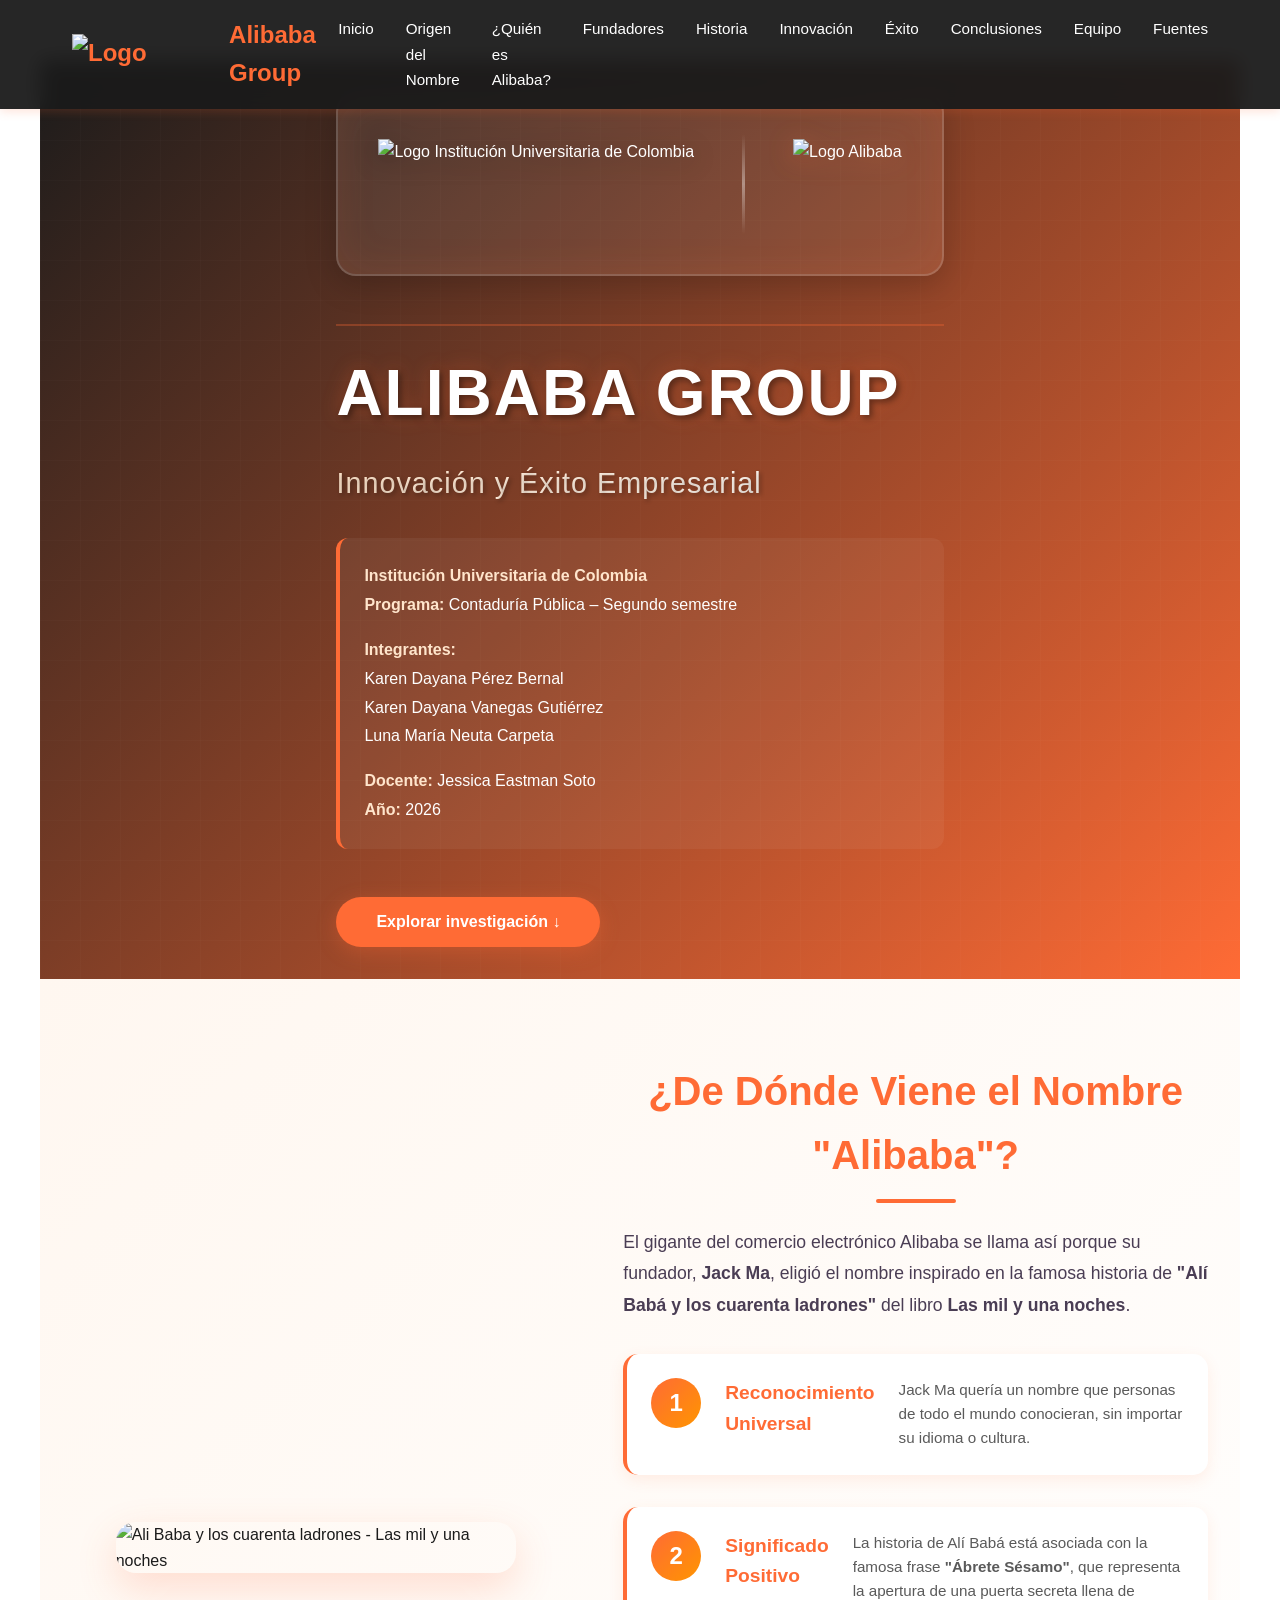
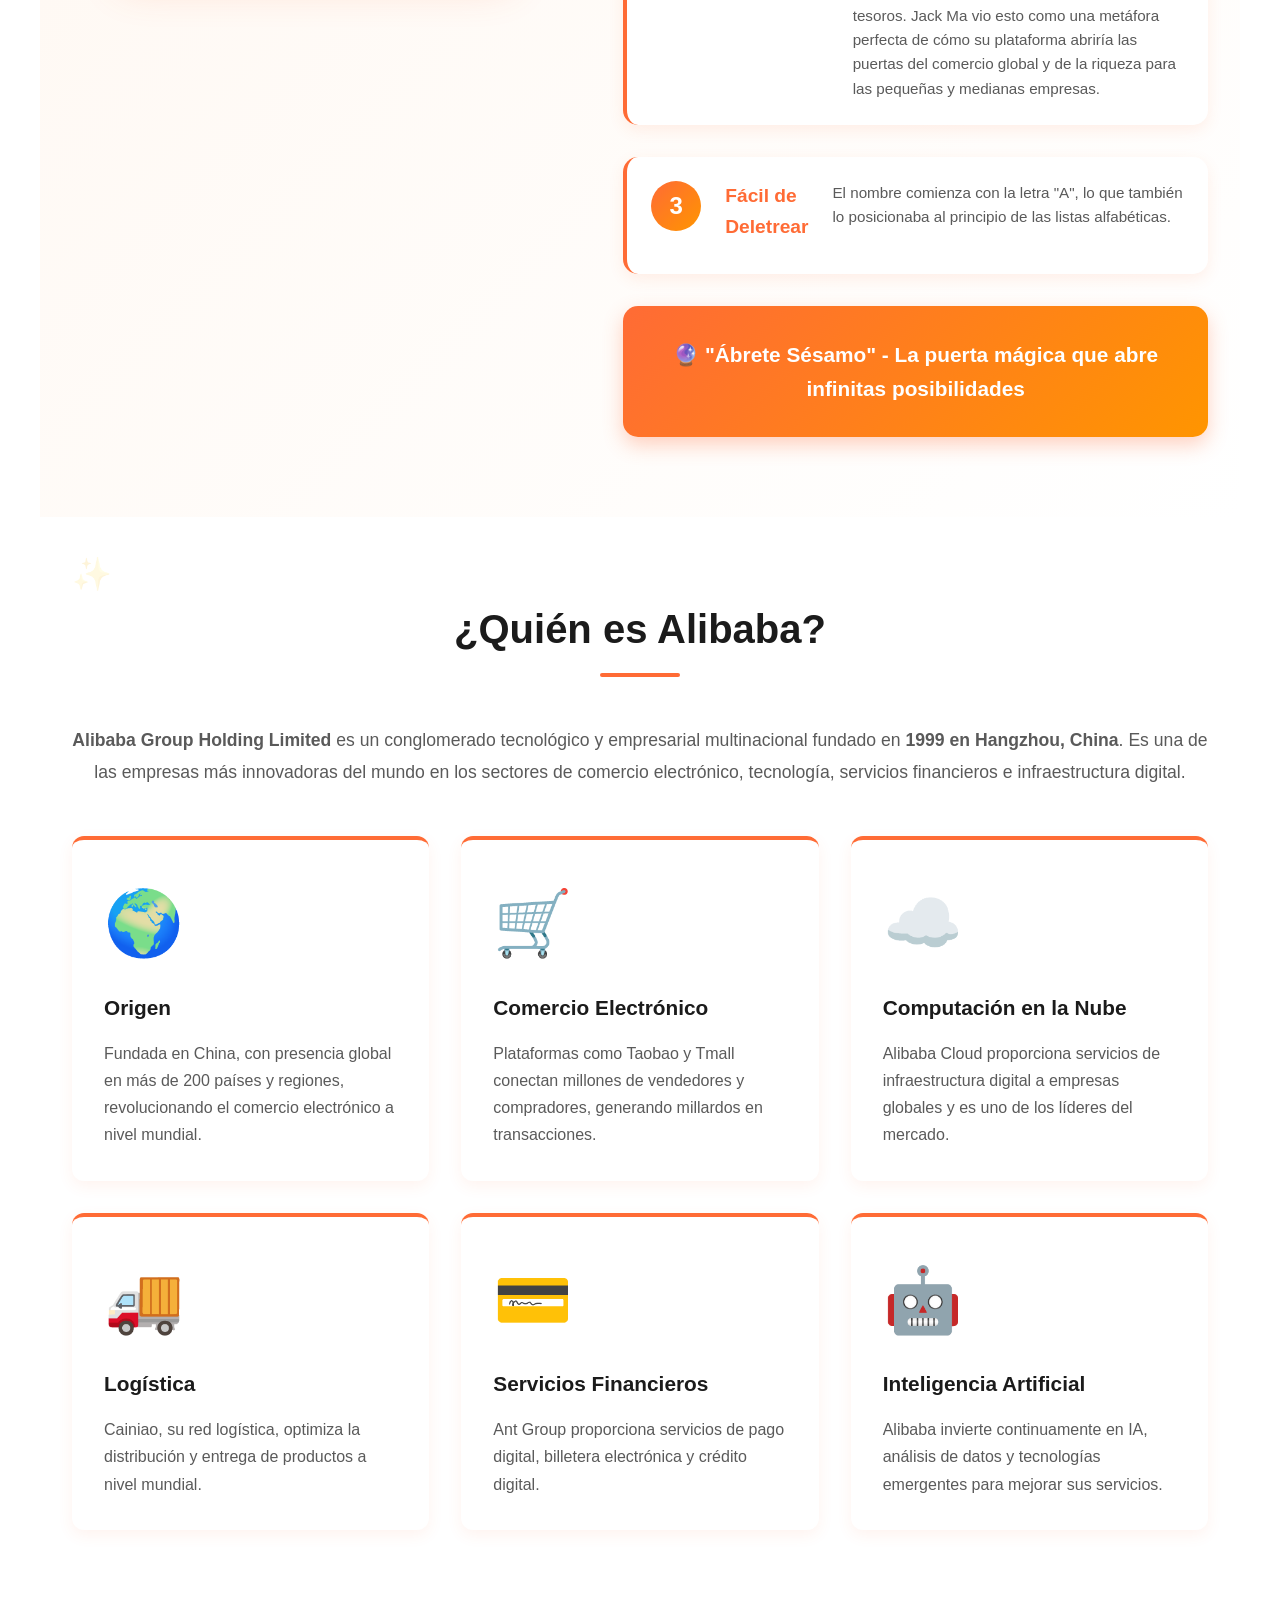
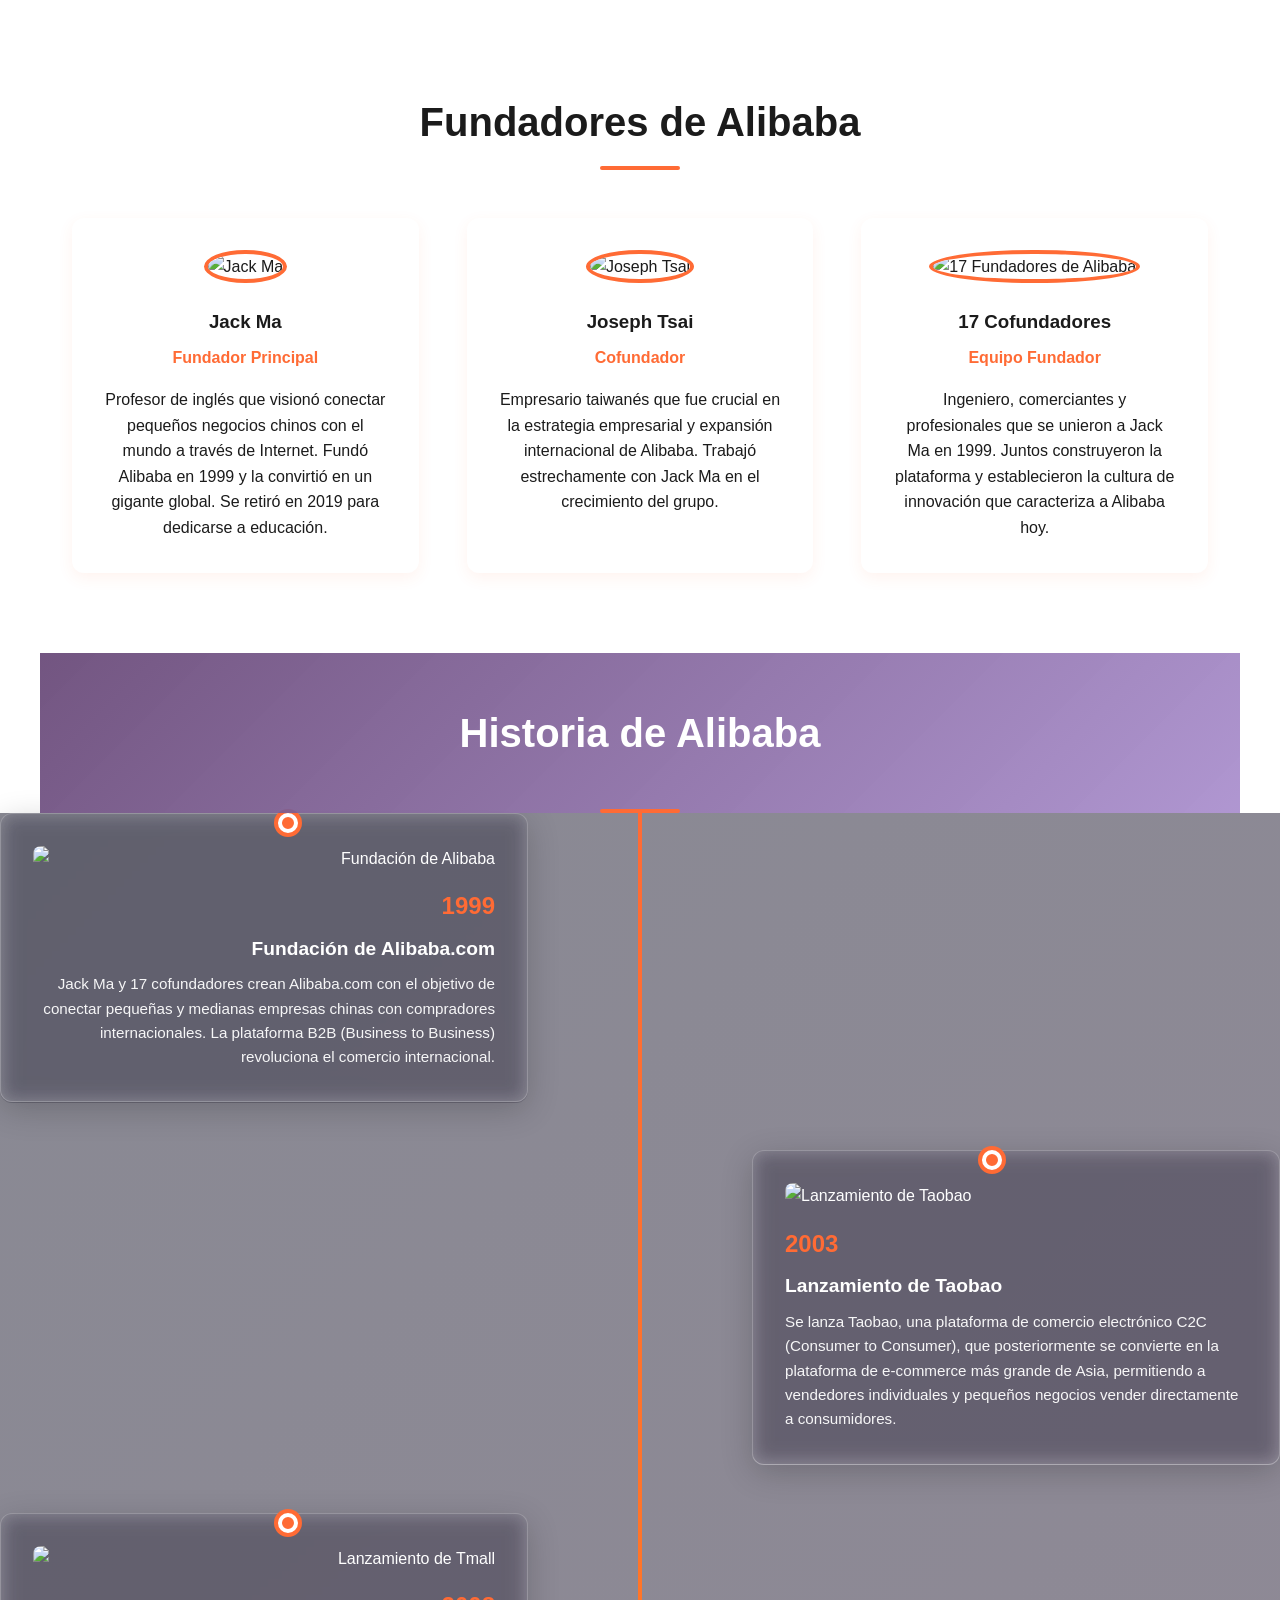
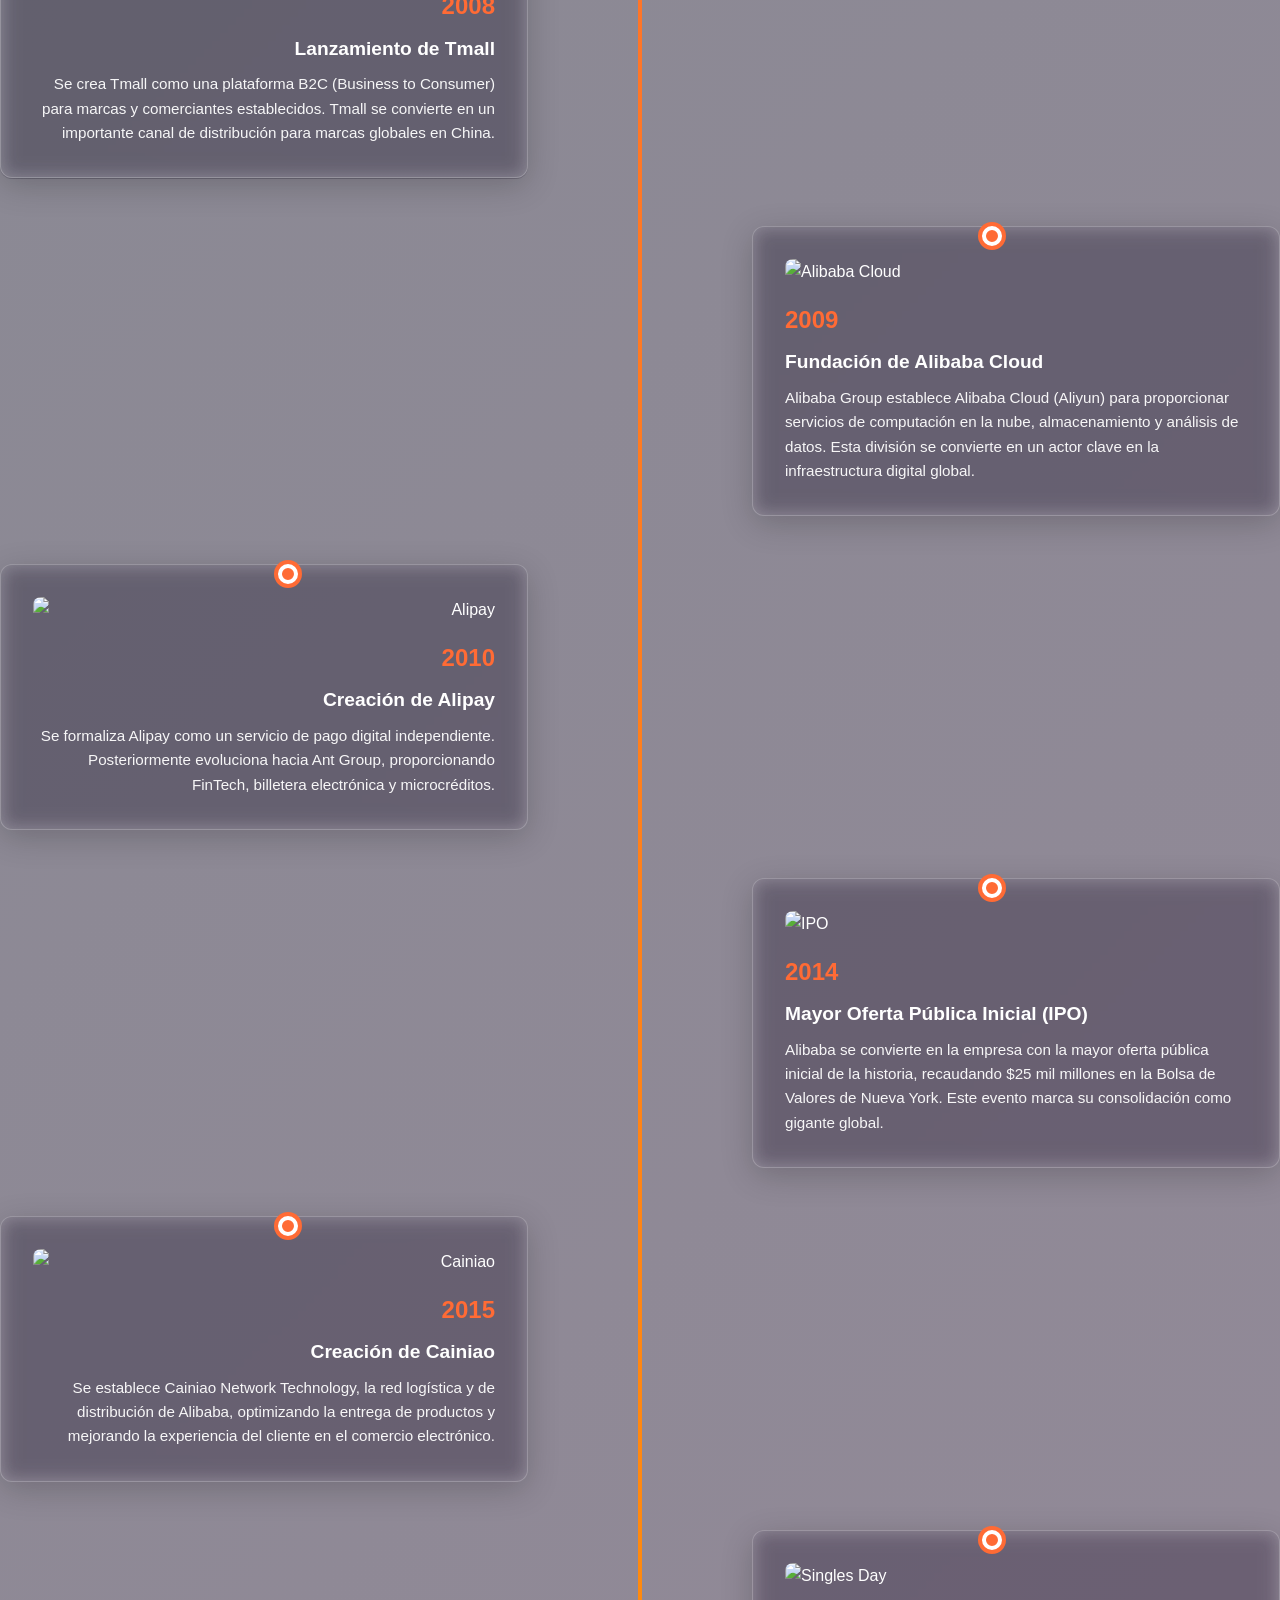
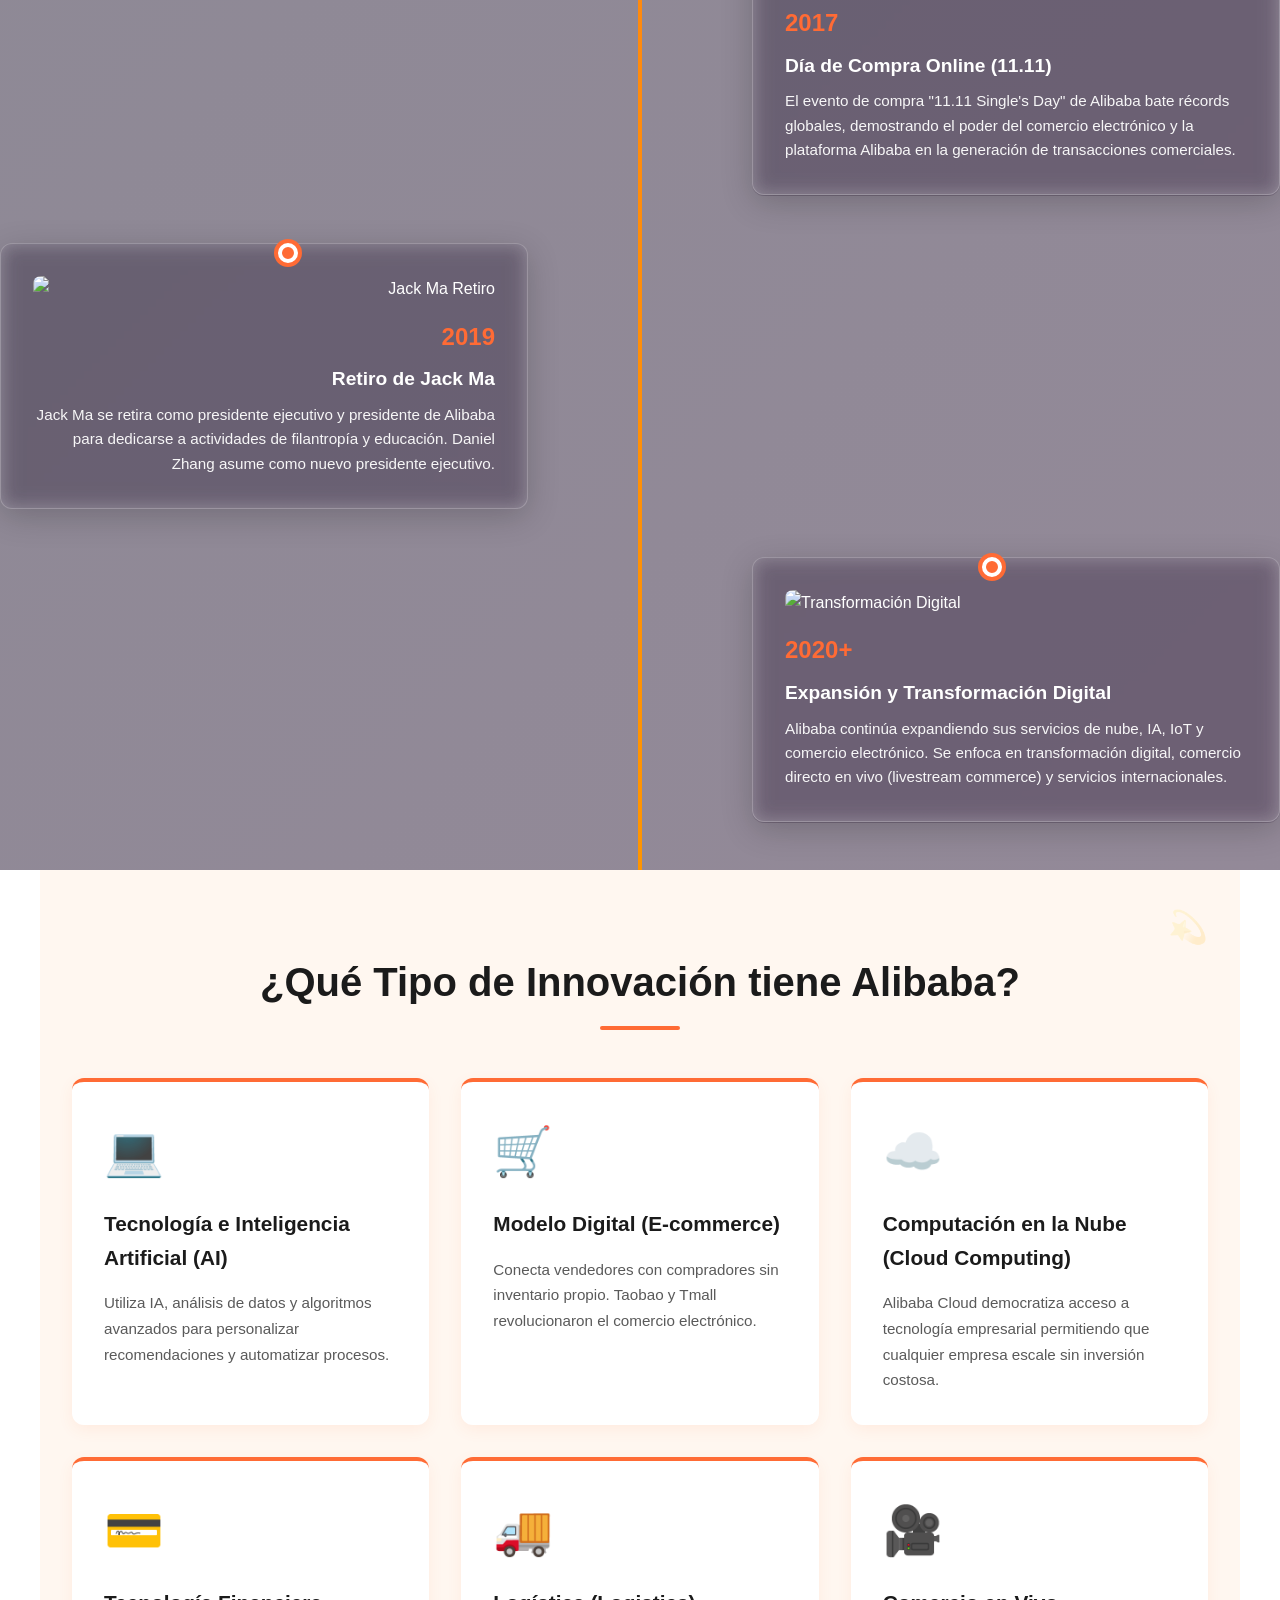
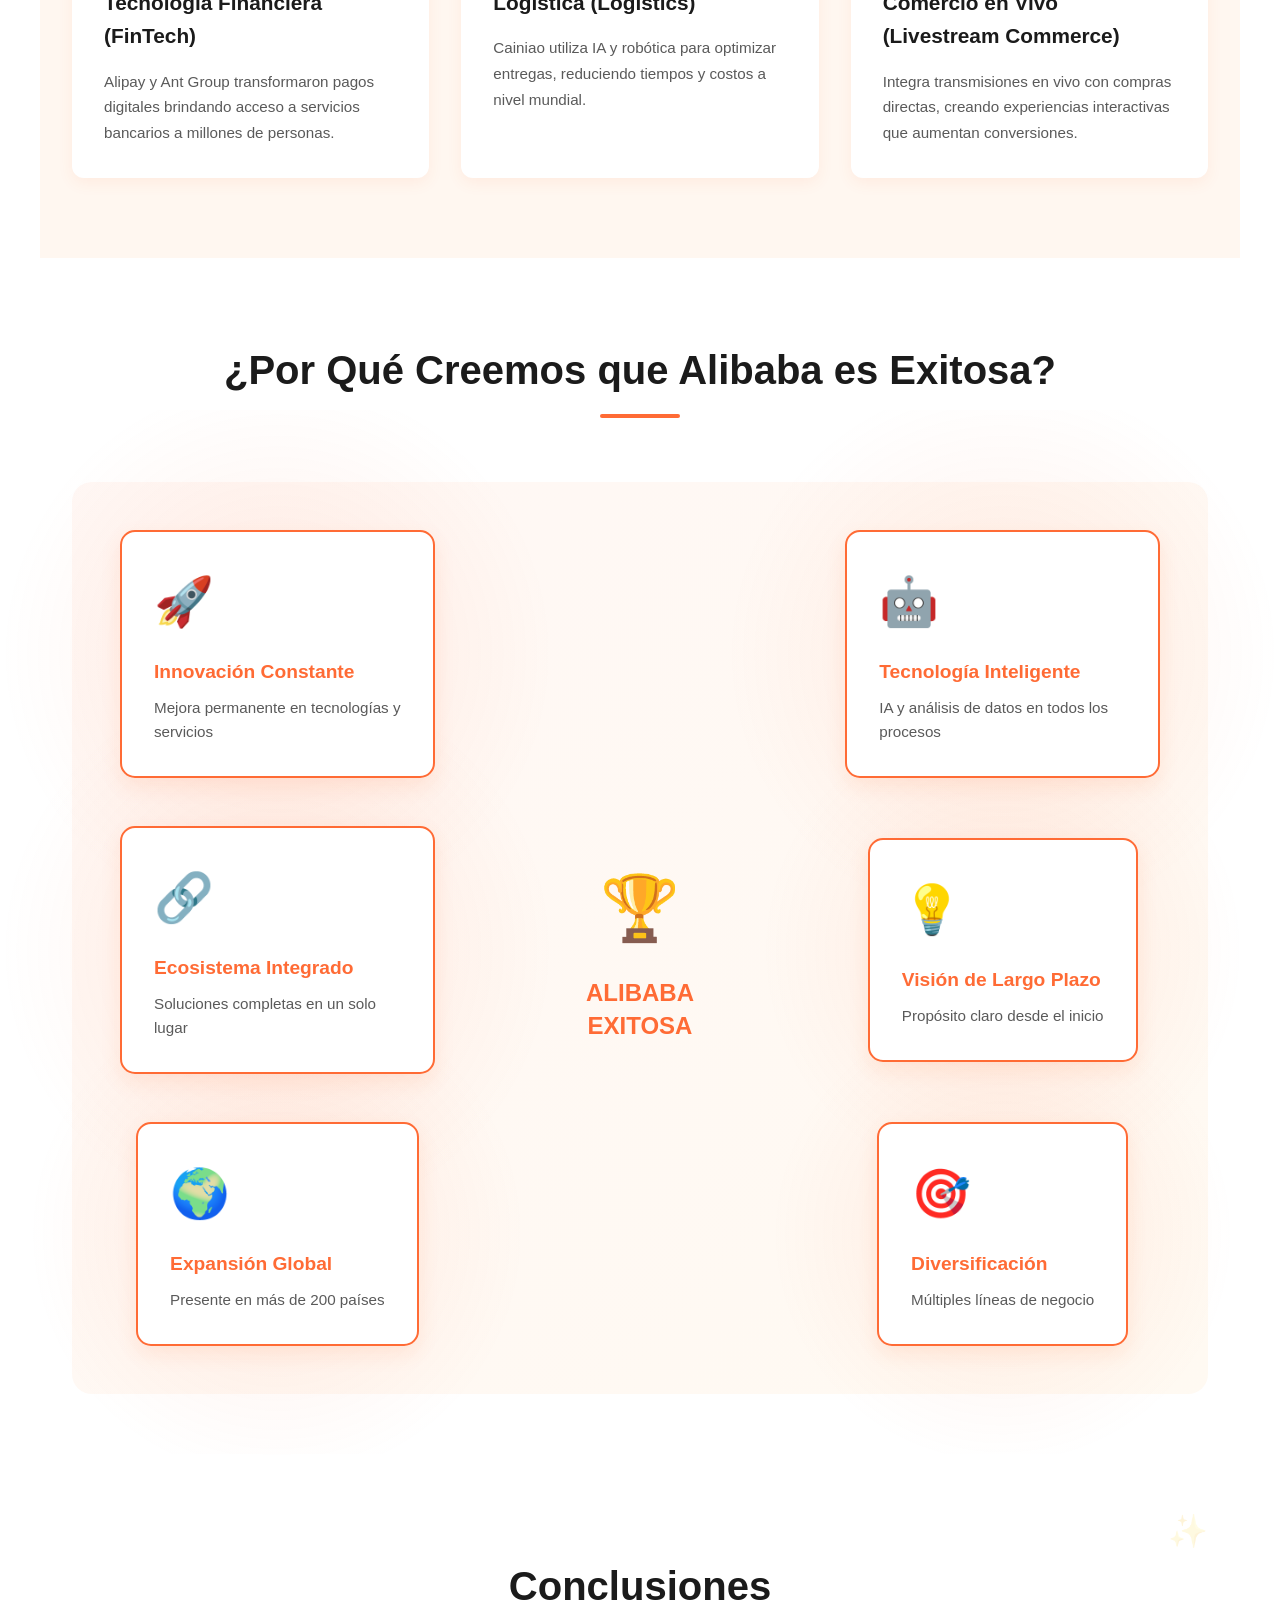
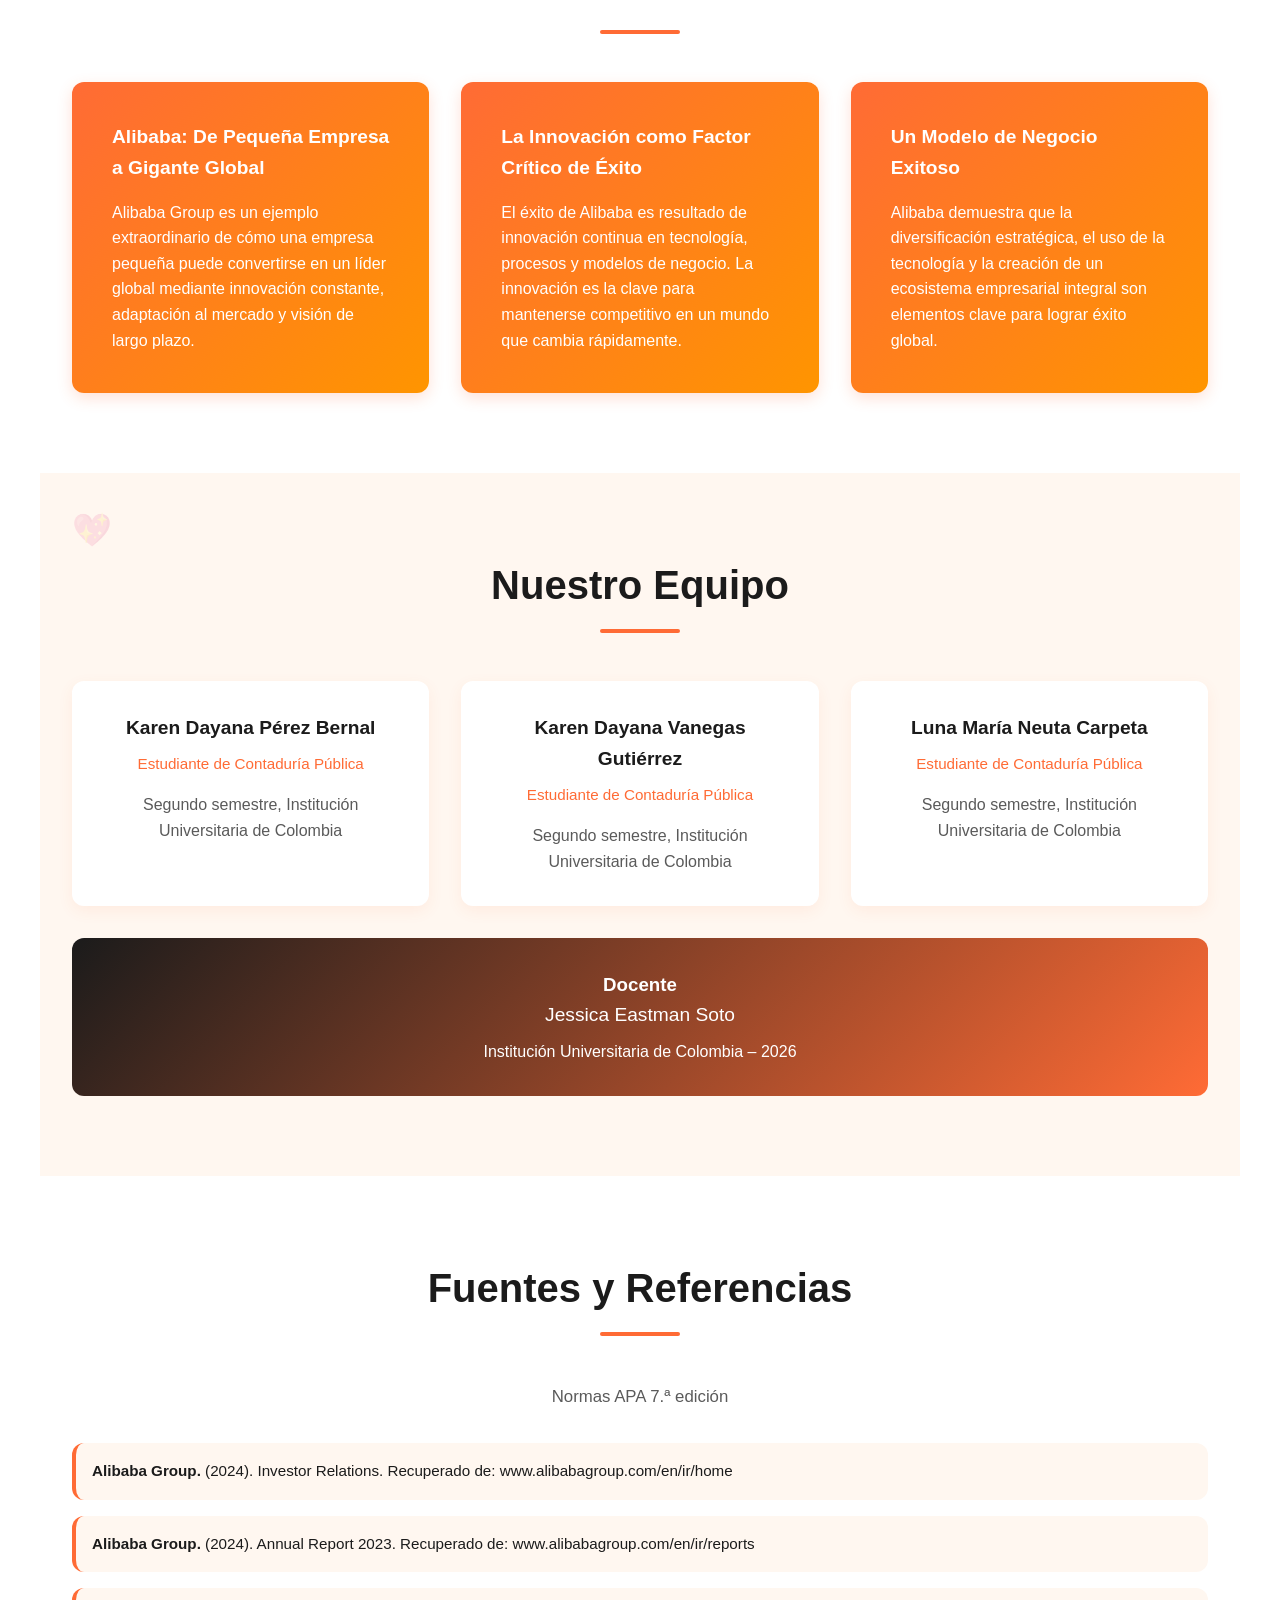
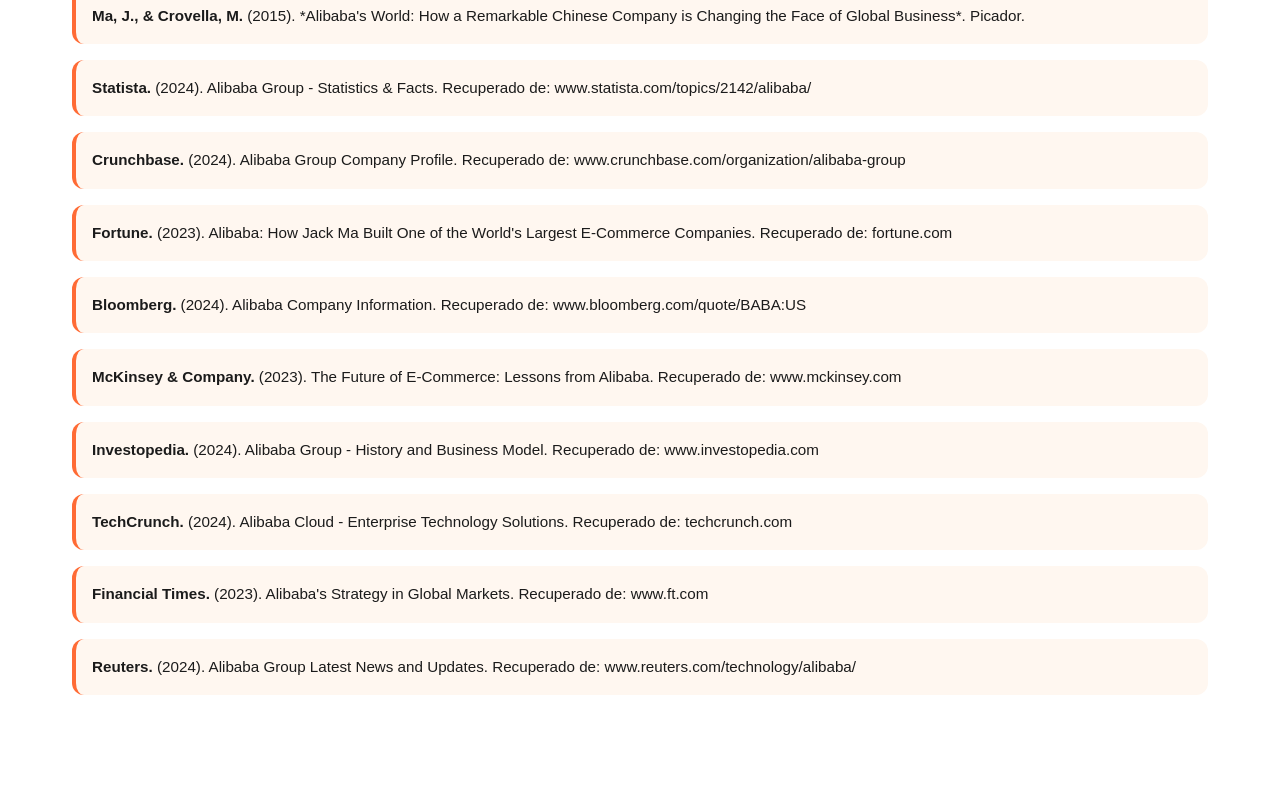
==== commit d813399d: "DRPG - innovacion" ====
--- a/innovacion/index.html
+++ b/innovacion/index.html
@@ -12,12 +12,12 @@
         }
 
         :root {
-            --primary-color: #D946A6;
-            --secondary-color: #6B4C7A;
-            --accent-color: #A78BCC;
-            --light-bg: #FAF5F9;
-            --dark-text: #4A3D54;
-            --light-text: #7A6F84;
+            --primary-color: #FF6B35;
+            --secondary-color: #1B1B1B;
+            --accent-color: #FF9500;
+            --light-bg: #FFF7F0;
+            --dark-text: #1B1B1B;
+            --light-text: #5A5A5A;
             --border-radius: 12px;
             --transition: all 0.3s ease;
         }
@@ -38,11 +38,11 @@
             position: fixed;
             top: 0;
             width: 100%;
-            background: rgba(107, 76, 122, 0.95);
+            background: rgba(27, 27, 27, 0.95);
             backdrop-filter: blur(10px);
             padding: 0;
             z-index: 1000;
-            box-shadow: 0 2px 10px rgba(217, 70, 166, 0.15);
+            box-shadow: 0 2px 10px rgba(255, 107, 53, 0.2);
         }
 
         .nav-container {
@@ -57,8 +57,21 @@
         .nav-logo {
             font-size: 1.5rem;
             font-weight: bold;
-            color: #D946A6;
+            color: #FF6B35;
             text-decoration: none;
+            display: flex;
+            align-items: center;
+            gap: 0.8rem;
+        }
+
+        .nav-logo .logo-img {
+            height: 40px;
+            width: auto;
+            object-fit: contain;
+        }
+
+        .nav-logo span {
+            color: #FF6B35;
         }
 
         .nav-links {
@@ -76,7 +89,7 @@
         }
 
         .nav-links a:hover {
-            color: #D946A6;
+            color: #FF6B35;
         }
 
         .nav-links a::after {
@@ -86,7 +99,7 @@
             left: 0;
             width: 0;
             height: 2px;
-            background: #D946A6;
+            background: #FF6B35;
             transition: var(--transition);
         }
 
@@ -124,13 +137,13 @@
         /* Hero Section */
         .hero {
             min-height: 100vh;
-            background: linear-gradient(135deg, #6B4C7A 0%, #A78BCC 100%);
+            background: linear-gradient(135deg, #1B1B1B 0%, #FF6B35 100%);
             display: flex;
             align-items: center;
             justify-content: center;
-            color: #ffb5eee3;
-            text-align: center;
-            padding: 2rem;
+            color: #fff;
+            text-align: left;
+            padding: 2rem 4rem;
             margin-top: 60px;
             position: relative;
             overflow: hidden;
@@ -150,38 +163,263 @@
         .hero-content {
             position: relative;
             z-index: 2;
-            max-width: 900px;
+            max-width: 1000px;
             animation: fadeInUp 1s ease-out;
+        }
+
+        .logos-top {
+            display: flex;
+            align-items: center;
+            justify-content: center;
+            gap: 3rem;
+            margin-bottom: 3rem;
+            padding: 2.5rem;
+            border-radius: 20px;
+            background: rgba(255, 255, 255, 0.08);
+            backdrop-filter: blur(20px);
+            border: 2px solid rgba(255, 255, 255, 0.15);
+            animation: fadeIn 0.8s ease-out;
+            box-shadow: 0 8px 32px rgba(0, 0, 0, 0.2), inset 0 0 40px rgba(255, 107, 53, 0.1);
+        }
+
+        .logo-univ-top {
+            height: 90px;
+            width: auto;
+            object-fit: contain;
+            filter: drop-shadow(0 4px 12px rgba(0, 0, 0, 0.3));
+            transition: all 0.4s cubic-bezier(0.34, 1.56, 0.64, 1);
+            animation: slideInLeft 0.8s ease-out, float 3s ease-in-out infinite;
+        }
+
+        .logo-univ-top:hover {
+            transform: scale(1.2) translateY(-8px);
+            filter: drop-shadow(0 12px 20px rgba(255, 200, 100, 0.6));
+        }
+
+        .logo-alibaba-top {
+            height: 90px;
+            width: auto;
+            object-fit: contain;
+            filter: drop-shadow(0 4px 12px rgba(255, 107, 53, 0.3));
+            transition: all 0.4s cubic-bezier(0.34, 1.56, 0.64, 1);
+            animation: slideInRight 0.8s ease-out, float 3s ease-in-out infinite 0.2s;
+        }
+
+        .logo-alibaba-top:hover {
+            transform: scale(1.2) translateY(-8px);
+            filter: drop-shadow(0 12px 20px rgba(255, 107, 53, 0.8));
+        }
+
+        .logo-separator {
+            width: 3px;
+            height: 100px;
+            background: linear-gradient(180deg, transparent 0%, rgba(255, 255, 255, 0.4) 50%, transparent 100%);
+            border-radius: 2px;
+            animation: pulse 2s ease-in-out infinite;
+        }
+
+        /* ORIGEN ALIBABA SECTION */
+        .origen-alibaba {
+            background: linear-gradient(135deg, #FFF7F0 0%, #FFFFFF 100%);
+            padding: 5rem 2rem;
+        }
+
+        .origen-container {
+            max-width: 1200px;
+            margin: 0 auto;
+            display: grid;
+            grid-template-columns: 1fr 1.2fr;
+            gap: 4rem;
+            align-items: center;
+        }
+
+        .origen-imagen {
+            display: flex;
+            justify-content: center;
+            animation: fadeInLeft 0.8s ease-out;
+        }
+
+        .origen-img {
+            width: 100%;
+            max-width: 400px;
+            height: auto;
+            border-radius: 20px;
+            box-shadow: 0 15px 40px rgba(255, 107, 53, 0.2);
+            transition: var(--transition);
+        }
+
+        .origen-img:hover {
+            transform: scale(1.05) rotateY(3deg);
+            box-shadow: 0 20px 50px rgba(255, 107, 53, 0.3);
+        }
+
+        .origen-contenido {
+            animation: fadeInRight 0.8s ease-out;
+        }
+
+        .origen-contenido h2 {
+            font-size: 2.5rem;
+            color: #FF6B35;
+            margin-bottom: 1.5rem;
+            font-weight: 700;
+        }
+
+        .origen-intro {
+            font-size: 1.1rem;
+            color: #4A3D54;
+            line-height: 1.8;
+            margin-bottom: 2rem;
+        }
+
+        .origen-caracteristicas {
+            display: grid;
+            grid-template-columns: 1fr;
+            gap: 2rem;
+            margin-bottom: 2rem;
+        }
+
+        .caracteristica {
+            background: #fff;
+            padding: 1.5rem;
+            border-radius: 15px;
+            box-shadow: 0 5px 15px rgba(255, 107, 53, 0.1);
+            display: flex;
+            gap: 1.5rem;
+            transition: var(--transition);
+            border-left: 4px solid #FF6B35;
+        }
+
+        .caracteristica:hover {
+            transform: translateX(8px);
+            box-shadow: 0 10px 25px rgba(255, 107, 53, 0.2);
+        }
+
+        .carac-numero {
+            display: flex;
+            align-items: center;
+            justify-content: center;
+            width: 50px;
+            height: 50px;
+            background: linear-gradient(135deg, #FF6B35 0%, #FF9500 100%);
+            color: #fff;
+            border-radius: 50%;
+            font-weight: 700;
+            font-size: 1.5rem;
+            flex-shrink: 0;
+        }
+
+        .caracteristica h4 {
+            font-size: 1.2rem;
+            color: #FF6B35;
+            margin-bottom: 0.5rem;
+            font-weight: 600;
+        }
+
+        .caracteristica p {
+            color: #5A5A5A;
+            font-size: 0.95rem;
+            line-height: 1.6;
+            margin: 0;
+        }
+
+        .sesamo-quote {
+            background: linear-gradient(135deg, #FF6B35 0%, #FF9500 100%);
+            color: #fff;
+            padding: 2rem;
+            border-radius: 15px;
+            text-align: center;
+            font-size: 1.3rem;
+            font-weight: 600;
+            box-shadow: 0 8px 20px rgba(255, 107, 53, 0.3);
+            animation: slideUp 0.8s ease-out;
+        }
+
+        @keyframes slideUp {
+            from {
+                opacity: 0;
+                transform: translateY(20px);
+            }
+            to {
+                opacity: 1;
+                transform: translateY(0);
+            }
+        }
+
+        .hero-logo {
+            margin-bottom: 2rem;
+            display: flex;
+            justify-content: center;
+            animation: slideDown 0.8s ease-out;
+            display: none;
+        }
+
+        .hero-logo-img {
+            height: 120px;
+            width: auto;
+            object-fit: contain;
+            filter: drop-shadow(0 4px 8px rgba(0, 0, 0, 0.3));
+            display: none;
+        }
+
+        .hero-logo-side {
+            display: none;
+        }
+
+        .hero-logo-img-side {
+            display: none;
+        }
+
+        .hero-logo-img-side:hover {
+            filter: drop-shadow(0 20px 40px rgba(255, 107, 53, 0.5));
+            transform: scale(1.05);
         }
 
         .hero h1 {
             font-size: 4rem;
             margin-bottom: 1rem;
             font-weight: 700;
-            text-shadow: 2px 2px 4px rgba(0, 0, 0, 0.3);
+            text-shadow: 3px 3px 6px rgba(0, 0, 0, 0.4), 0 0 20px rgba(255, 107, 53, 0.3);
+            color: #fff;
+            letter-spacing: 2px;
+            animation: slideDown 0.8s ease-out;
+            margin-top: 1rem;
+            padding-top: 1rem;
+            border-top: 2px solid rgba(255, 107, 53, 0.3);
         }
 
         .hero .subtitle {
             font-size: 1.8rem;
             margin-bottom: 2rem;
-            opacity: 0.95;
+            opacity: 1;
             font-weight: 300;
+            text-shadow: 2px 2px 4px rgba(0, 0, 0, 0.3);
+            background: linear-gradient(90deg, #FFE5CC 0%, #FFFFFF 100%);
+            -webkit-background-clip: text;
+            -webkit-text-fill-color: transparent;
+            background-clip: text;
+            letter-spacing: 1px;
         }
 
         .hero .info {
             font-size: 1rem;
             margin-bottom: 2rem;
             line-height: 1.8;
+            background: rgba(255, 255, 255, 0.05);
+            padding: 1.5rem;
+            border-radius: 12px;
+            border-left: 4px solid #FF6B35;
+            backdrop-filter: blur(10px);
         }
 
         .hero .info strong {
-            color: #fff;
+            color: #FFE5CC;
+            font-weight: 600;
         }
 
         .btn-explore {
             display: inline-block;
             padding: 1rem 2.5rem;
-            background: #D946A6;
+            background: #FF6B35;
             color: #fff;
             text-decoration: none;
             border-radius: 50px;
@@ -191,13 +429,13 @@
             cursor: pointer;
             font-size: 1rem;
             margin-top: 1rem;
-            box-shadow: 0 5px 20px rgba(217, 70, 166, 0.3);
+            box-shadow: 0 5px 20px rgba(255, 107, 53, 0.3);
         }
 
         .btn-explore:hover {
-            background: #c5248e;
+            background: #e55a2b;
             transform: translateY(-3px);
-            box-shadow: 0 8px 25px rgba(217, 70, 166, 0.4);
+            box-shadow: 0 8px 25px rgba(255, 107, 53, 0.4);
         }
 
         /* Secciones */
@@ -240,7 +478,7 @@
             background: #fff;
             border-radius: var(--border-radius);
             padding: 2rem;
-            box-shadow: 0 5px 15px rgba(217, 70, 166, 0.08);
+            box-shadow: 0 5px 15px rgba(255, 107, 53, 0.08);
             transition: var(--transition);
             border-top: 4px solid var(--primary-color);
             animation: fadeIn 0.6s ease-out;
@@ -248,7 +486,7 @@
 
         .card:hover {
             transform: translateY(-8px);
-            box-shadow: 0 12px 25px rgba(217, 70, 166, 0.15);
+            box-shadow: 0 12px 25px rgba(255, 107, 53, 0.15);
         }
 
         .card h3 {
@@ -287,7 +525,7 @@
         }
 
         #historia h2::after {
-            background: #D946A6;
+            background: #FF6B35;
         }
 
         .alibaba-info .intro-text {
@@ -318,13 +556,13 @@
             padding: 2rem;
             border-radius: var(--border-radius);
             background: #fff;
-            box-shadow: 0 5px 15px rgba(217, 70, 166, 0.08);
+            box-shadow: 0 5px 15px rgba(255, 107, 53, 0.08);
             transition: var(--transition);
         }
 
         .founder-card:hover {
             transform: translateY(-8px);
-            box-shadow: 0 12px 25px rgba(217, 70, 166, 0.15);
+            box-shadow: 0 12px 25px rgba(255, 107, 53, 0.15);
         }
 
         .founder-image {
@@ -430,7 +668,7 @@
         .timeline-year {
             font-size: 1.5rem;
             font-weight: bold;
-            color: #D946A6;
+            color: #FF6B35;
             margin-bottom: 0.5rem;
         }
 
@@ -493,31 +731,161 @@
             background: var(--light-bg);
         }
 
-        .innovation-types {
+        .innovation-cards {
             display: grid;
             grid-template-columns: repeat(auto-fit, minmax(280px, 1fr));
             gap: 2rem;
             margin-top: 3rem;
         }
 
-        .innovation-card {
+        .inno-card {
             background: #fff;
+            border-radius: var(--border-radius);
             padding: 2rem;
-            border-radius: var(--border-radius);
-            box-shadow: 0 5px 15px rgba(217, 70, 166, 0.08);
+            box-shadow: 0 5px 15px rgba(255, 107, 53, 0.08);
             transition: var(--transition);
-            border-left: 5px solid var(--primary-color);
-        }
-
-        .innovation-card:hover {
+            border-top: 4px solid var(--primary-color);
+            animation: fadeIn 0.6s ease-out;
+        }
+
+        .inno-card:hover {
             transform: translateY(-8px);
-            box-shadow: 0 12px 25px rgba(217, 70, 166, 0.15);
-        }
-
-        .innovation-card h3 {
+            box-shadow: 0 12px 25px rgba(255, 107, 53, 0.15);
+        }
+
+        .inno-icon {
+            font-size: 3rem;
+            margin-bottom: 1rem;
+            display: block;
+        }
+
+        .inno-card h3 {
             color: var(--secondary-color);
             margin-bottom: 1rem;
-            font-size: 1.2rem;
+            font-size: 1.3rem;
+            font-weight: 600;
+        }
+
+        .inno-card p {
+            color: var(--light-text);
+            line-height: 1.7;
+            font-size: 0.95rem;
+            margin: 0;
+        }
+
+        .innovation-grid {
+            display: grid;
+            grid-template-columns: repeat(auto-fit, minmax(280px, 1fr));
+            gap: 2.5rem;
+            margin-top: 3rem;
+            perspective: 1000px;
+        }
+
+        .innovation-card {
+            height: 280px;
+            position: relative;
+            cursor: pointer;
+            transition: transform 0.6s cubic-bezier(0.68, -0.55, 0.265, 1.55);
+            transform-style: preserve-3d;
+        }
+
+        .innovation-card:hover {
+            transform: rotateY(180deg);
+        }
+
+        .card-front, .card-back {
+            position: absolute;
+            width: 100%;
+            height: 100%;
+            padding: 2rem;
+            border-radius: 15px;
+            display: flex;
+            flex-direction: column;
+            justify-content: center;
+            align-items: center;
+            text-align: center;
+            backface-visibility: hidden;
+            box-shadow: 0 8px 25px rgba(255, 107, 53, 0.15);
+        }
+
+        .card-front {
+            background: linear-gradient(135deg, #FF6B35 0%, #FF9500 100%);
+            color: #fff;
+            border: 2px solid rgba(255, 255, 255, 0.3);
+        }
+
+        .card-back {
+            background: #fff;
+            color: var(--dark-text);
+            transform: rotateY(180deg);
+            border: 2px solid var(--primary-color);
+            padding: 1.5rem;
+        }
+
+        .card-icon {
+            font-size: 4rem;
+            margin-bottom: 1rem;
+            display: block;
+            animation: float 3s ease-in-out infinite;
+        }
+
+        .card-front h3 {
+            font-size: 1.4rem;
+            font-weight: 700;
+            margin-bottom: 0.5rem;
+        }
+
+        .card-preview {
+            font-size: 1rem;
+            opacity: 0.9;
+            margin: 0;
+        }
+
+        .card-back p {
+            font-size: 0.95rem;
+            line-height: 1.6;
+            margin-bottom: 1rem;
+            color: var(--light-text);
+        }
+
+        .innovation-badge {
+            background: linear-gradient(135deg, var(--primary-color), var(--accent-color));
+            color: #fff;
+            padding: 0.5rem 1rem;
+            border-radius: 50px;
+            font-size: 0.8rem;
+            font-weight: 700;
+            text-transform: uppercase;
+            letter-spacing: 0.5px;
+            display: inline-block;
+        }
+
+        .innovation-stats {
+            display: grid;
+            grid-template-columns: repeat(auto-fit, minmax(150px, 1fr));
+            gap: 2rem;
+            margin-top: 4rem;
+            text-align: center;
+        }
+
+        .stat-item {
+            padding: 2rem;
+            background: #fff;
+            border-radius: 15px;
+            box-shadow: 0 5px 15px rgba(255, 107, 53, 0.1);
+            animation: fadeInUp 0.6s ease-out;
+        }
+
+        .stat-number {
+            font-size: 2.5rem;
+            font-weight: 700;
+            color: var(--primary-color);
+            margin-bottom: 0.5rem;
+        }
+
+        .stat-label {
+            color: var(--light-text);
+            font-size: 0.95rem;
         }
 
         /* Success Factors */
@@ -529,17 +897,17 @@
         }
 
         .factor-card {
-            background: linear-gradient(135deg, #6B4C7A 0%, #A78BCC 100%);
+            background: linear-gradient(135deg, #1B1B1B 0%, #FF6B35 100%);
             color: #fff;
             padding: 2.5rem;
             border-radius: var(--border-radius);
-            box-shadow: 0 5px 15px rgba(217, 70, 166, 0.15);
+            box-shadow: 0 5px 15px rgba(255, 107, 53, 0.15);
             transition: var(--transition);
         }
 
         .factor-card:hover {
             transform: translateY(-8px);
-            box-shadow: 0 12px 25px rgba(217, 70, 166, 0.25);
+            box-shadow: 0 12px 25px rgba(255, 107, 53, 0.25);
         }
 
         .factor-card h3 {
@@ -551,6 +919,165 @@
             font-size: 0.95rem;
             line-height: 1.7;
             opacity: 0.95;
+        }
+
+        /* Success Hub Diagram */
+        .success-hub {
+            position: relative;
+            display: grid;
+            grid-template-columns: repeat(3, 1fr);
+            gap: 3rem;
+            margin-top: 4rem;
+            padding: 3rem;
+            background: linear-gradient(135deg, rgba(255, 107, 53, 0.05) 0%, rgba(255, 149, 0, 0.05) 100%);
+            border-radius: 20px;
+            align-items: center;
+            justify-items: center;
+        }
+
+        .hub-center {
+            grid-column: 2;
+            grid-row: 2;
+            text-align: center;
+            z-index: 10;
+            animation: pulse 2s ease-in-out infinite;
+        }
+
+        .hub-logo {
+            font-size: 4rem;
+            margin-bottom: 1rem;
+        }
+
+        .hub-title {
+            font-size: 1.5rem;
+            font-weight: 700;
+            color: var(--primary-color);
+            line-height: 1.4;
+        }
+
+        .success-factor {
+            background: #fff;
+            border-radius: 15px;
+            padding: 2rem;
+            box-shadow: 0 8px 20px rgba(255, 107, 53, 0.12);
+            border: 2px solid #FF6B35;
+            transition: all 0.4s cubic-bezier(0.34, 1.56, 0.64, 1);
+            position: relative;
+            animation: fadeInUp 0.6s ease-out;
+        }
+
+        .success-factor:hover {
+            transform: scale(1.08) translateY(-10px);
+            box-shadow: 0 15px 35px rgba(255, 107, 53, 0.25);
+            border-color: #FF9500;
+        }
+
+        .success-factor::before {
+            content: '';
+            position: absolute;
+            top: 50%;
+            left: 50%;
+            width: 200%;
+            height: 200%;
+            background: radial-gradient(circle, rgba(255, 107, 53, 0.1) 0%, transparent 70%);
+            transform: translate(-50%, -50%);
+            z-index: -1;
+            transition: all 0.4s ease;
+        }
+
+        .success-factor:hover::before {
+            width: 250%;
+            height: 250%;
+            background: radial-gradient(circle, rgba(255, 107, 53, 0.2) 0%, transparent 70%);
+        }
+
+        .factor-icon {
+            font-size: 3rem;
+            margin-bottom: 1rem;
+            display: inline-block;
+            animation: float 3s ease-in-out infinite;
+        }
+
+        .factor-content h3 {
+            color: var(--primary-color);
+            font-size: 1.2rem;
+            margin-bottom: 0.5rem;
+            font-weight: 600;
+        }
+
+        .factor-content p {
+            color: var(--light-text);
+            font-size: 0.95rem;
+            margin: 0;
+        }
+
+        .factor-1 {
+            grid-column: 1;
+            grid-row: 1;
+        }
+
+        .factor-2 {
+            grid-column: 3;
+            grid-row: 1;
+        }
+
+        .factor-3 {
+            grid-column: 1;
+            grid-row: 3;
+        }
+
+        .factor-4 {
+            grid-column: 3;
+            grid-row: 3;
+        }
+
+        .factor-5 {
+            grid-column: 1;
+            grid-row: 2;
+        }
+
+        .factor-6 {
+            grid-column: 3;
+            grid-row: 2;
+        }
+
+        @media (max-width: 1024px) {
+            .success-hub {
+                grid-template-columns: repeat(2, 1fr);
+                gap: 2rem;
+                padding: 2rem;
+            }
+
+            .hub-center {
+                grid-column: 1 / -1;
+                grid-row: auto;
+                margin-bottom: 1rem;
+            }
+
+            .factor-1, .factor-2, .factor-3, .factor-4, .factor-5, .factor-6 {
+                grid-column: auto !important;
+                grid-row: auto !important;
+            }
+        }
+
+        @media (max-width: 768px) {
+            .success-hub {
+                grid-template-columns: 1fr;
+                gap: 1.5rem;
+                padding: 1.5rem;
+            }
+
+            .hub-logo {
+                font-size: 3rem;
+            }
+
+            .hub-title {
+                font-size: 1.3rem;
+            }
+
+            .factor-icon {
+                font-size: 2.5rem;
+            }
         }
 
         /* Accounting Section */
@@ -595,14 +1122,14 @@
             background: #fff;
             padding: 2rem;
             border-radius: var(--border-radius);
-            box-shadow: 0 5px 15px rgba(217, 70, 166, 0.08);
+            box-shadow: 0 5px 15px rgba(255, 107, 53, 0.08);
             border-top: 4px solid var(--accent-color);
             transition: var(--transition);
         }
 
         .lesson-card:hover {
             transform: translateY(-8px);
-            box-shadow: 0 12px 25px rgba(217, 70, 166, 0.15);
+            box-shadow: 0 12px 25px rgba(255, 107, 53, 0.15);
         }
 
         .lesson-card h3 {
@@ -678,17 +1205,17 @@
         }
 
         .conclusion-card {
-            background: linear-gradient(135deg, #D946A6 0%, #A78BCC 100%);
+            background: linear-gradient(135deg, #FF6B35 0%, #FF9500 100%);
             color: #fff;
             padding: 2.5rem;
             border-radius: var(--border-radius);
-            box-shadow: 0 5px 15px rgba(217, 70, 166, 0.2);
+            box-shadow: 0 5px 15px rgba(255, 107, 53, 0.2);
             transition: var(--transition);
         }
 
         .conclusion-card:hover {
             transform: translateY(-8px);
-            box-shadow: 0 12px 25px rgba(217, 70, 166, 0.3);
+            box-shadow: 0 12px 25px rgba(255, 107, 53, 0.3);
         }
 
         .conclusion-card h3 {
@@ -699,6 +1226,28 @@
         /* Members Section */
         .members {
             background: var(--light-bg);
+        }
+
+        .members-header {
+            text-align: center;
+            margin-bottom: 3rem;
+            padding-bottom: 2rem;
+            border-bottom: 3px solid var(--primary-color);
+        }
+
+        .members-logo {
+            height: 80px;
+            width: auto;
+            object-fit: contain;
+            margin-bottom: 1rem;
+            filter: drop-shadow(0 2px 4px rgba(0, 0, 0, 0.1));
+        }
+
+        .members-subtitle {
+            font-size: 1.1rem;
+            color: var(--light-text);
+            margin-top: 1rem;
+            font-weight: 500;
         }
 
         .members-grid {
@@ -712,14 +1261,14 @@
             background: #fff;
             padding: 2rem;
             border-radius: var(--border-radius);
-            box-shadow: 0 5px 15px rgba(217, 70, 166, 0.08);
+            box-shadow: 0 5px 15px rgba(255, 107, 53, 0.08);
             text-align: center;
             transition: var(--transition);
         }
 
         .member-card:hover {
             transform: translateY(-8px);
-            box-shadow: 0 12px 25px rgba(217, 70, 166, 0.15);
+            box-shadow: 0 12px 25px rgba(255, 107, 53, 0.15);
         }
 
         .member-name {
@@ -735,7 +1284,7 @@
         }
 
         .teacher-info {
-            background: linear-gradient(135deg, #6B4C7A 0%, #A78BCC 100%);
+            background: linear-gradient(135deg, #1B1B1B 0%, #FF6B35 100%);
             color: #fff;
             padding: 2rem;
             border-radius: var(--border-radius);
@@ -746,6 +1295,21 @@
         /* Sources */
         .sources {
             background: #fff;
+        }
+
+        .sources-header {
+            text-align: center;
+            margin-bottom: 2rem;
+            padding-bottom: 2rem;
+            border-bottom: 3px solid var(--primary-color);
+        }
+
+        .sources-logo {
+            height: 80px;
+            width: auto;
+            object-fit: contain;
+            margin-bottom: 1rem;
+            filter: drop-shadow(0 2px 4px rgba(0, 0, 0, 0.1));
         }
 
         .sources-list {
@@ -777,7 +1341,7 @@
             align-items: center;
             justify-content: center;
             cursor: pointer;
-            box-shadow: 0 5px 15px rgba(217, 70, 166, 0.3);
+            box-shadow: 0 5px 15px rgba(255, 107, 53, 0.3);
             transition: var(--transition);
             opacity: 0;
             visibility: hidden;
@@ -792,9 +1356,9 @@
         }
 
         .btn-top:hover {
-            background: #c5248e;
+            background: #e55a2b;
             transform: translateY(-3px);
-            box-shadow: 0 8px 20px rgba(217, 70, 166, 0.4);
+            box-shadow: 0 8px 20px rgba(255, 107, 53, 0.4);
         }
 
         /* Animaciones */
@@ -815,6 +1379,57 @@
             to {
                 opacity: 1;
                 transform: translateY(0);
+            }
+        }
+
+        @keyframes slideDown {
+            from {
+                opacity: 0;
+                transform: translateY(-30px);
+            }
+            to {
+                opacity: 1;
+                transform: translateY(0);
+            }
+        }
+
+        @keyframes float {
+            0%, 100% {
+                transform: translateY(0px);
+            }
+            50% {
+                transform: translateY(-10px);
+            }
+        }
+
+        @keyframes slideInLeft {
+            from {
+                opacity: 0;
+                transform: translateX(-50px);
+            }
+            to {
+                opacity: 1;
+                transform: translateX(0);
+            }
+        }
+
+        @keyframes slideInRight {
+            from {
+                opacity: 0;
+                transform: translateX(50px);
+            }
+            to {
+                opacity: 1;
+                transform: translateX(0);
+            }
+        }
+
+        @keyframes pulse {
+            0%, 100% {
+                opacity: 0.4;
+            }
+            50% {
+                opacity: 1;
             }
         }
 
@@ -839,7 +1454,7 @@
                 top: 60px;
                 left: 0;
                 right: 0;
-                background: rgba(0, 78, 137, 0.98);
+                background: rgba(27, 27, 27, 0.98);
                 gap: 1rem;
                 padding: 2rem;
                 list-style: none;
@@ -850,12 +1465,48 @@
                 padding: 0.5rem 0;
             }
 
+            .hero {
+                flex-direction: column;
+                text-align: center;
+                padding: 2rem;
+                gap: 1.5rem;
+            }
+
+            .hero-content {
+                max-width: 100%;
+            }
+
+            .hero-logo-side {
+                margin-top: 1rem;
+            }
+
+            .hero-logo-img-side {
+                height: 280px;
+            }
+
+            .logo-univ-top {
+                height: 70px;
+            }
+
+            .logo-alibaba-top {
+                height: 70px;
+            }
+
+            .logos-top {
+                gap: 1.5rem;
+                margin-bottom: 2rem;
+            }
+
             .hero h1 {
                 font-size: 2.5rem;
             }
 
             .hero .subtitle {
                 font-size: 1.3rem;
+            }
+
+            .hero .info {
+                text-align: center;
             }
 
             section h2 {
@@ -894,6 +1545,56 @@
             .timeline {
                 min-height: 60vh;
             }
+
+            .nav-logo {
+                gap: 0.5rem;
+                font-size: 1.2rem;
+            }
+
+            .nav-logo .logo-img {
+                height: 30px;
+            }
+
+            .members-logo {
+                height: 60px;
+            }
+
+            .sources-logo {
+                height: 60px;
+            }
+        }
+
+        @media (max-width: 480px) {
+            section {
+                padding: 3rem 1rem;
+            }
+
+            .cards-grid {
+                grid-template-columns: 1fr;
+            }
+
+            .origen-container {
+                grid-template-columns: 1fr;
+                gap: 2rem;
+            }
+
+            .origen-contenido h2 {
+                font-size: 1.8rem;
+            }
+
+            .origin-img {
+                max-width: 100%;
+            }
+
+            .caracteristica {
+                flex-direction: column;
+            }
+
+            .carac-numero {
+                width: 40px;
+                height: 40px;
+                font-size: 1.2rem;
+            }
         }
 
         @media (max-width: 480px) {
@@ -927,16 +1628,20 @@
     <!-- Navegación -->
     <nav>
         <div class="nav-container">
-            <a href="#inicio" class="nav-logo">Alibaba Group</a>
+            <a href="#inicio" class="nav-logo">
+                <img src="LOGO UNIVERSIDAD.jpeg" alt="Logo Universidad" class="logo-img">
+                <span>Alibaba Group</span>
+            </a>
             <ul class="nav-links" id="navLinks">
                 <li><a href="#inicio">Inicio</a></li>
+                <li><a href="#origen-nombre">Origen del Nombre</a></li>
                 <li><a href="#quien-es">¿Quién es Alibaba?</a></li>
                 <li><a href="#fundadores">Fundadores</a></li>
                 <li><a href="#historia">Historia</a></li>
                 <li><a href="#innovacion">Innovación</a></li>
                 <li><a href="#exito">Éxito</a></li>
-                <li><a href="#contabilidad">Contaduría Pública</a></li>
                 <li><a href="#conclusiones">Conclusiones</a></li>
+                <li><a href="#integrantes">Equipo</a></li>
                 <li><a href="#fuentes">Fuentes</a></li>
             </ul>
             <div class="hamburger" id="hamburger">
@@ -950,6 +1655,12 @@
     <!-- HERO SECTION -->
     <section id="inicio" class="hero">
         <div class="hero-content">
+            <div class="logos-top">
+                <img src="LOGO UNIVERSIDAD.jpeg" alt="Logo Institución Universitaria de Colombia" class="logo-univ-top">
+                <div class="logo-separator"></div>
+                <img src="https://encrypted-tbn0.gstatic.com/images?q=tbn:ANd9GcR4_v0UEI6Vf67Mf1sHugp3ZLflobzLrk-ymuwwY0uwkTQWWRM5uwEWsaJ_&s=10" alt="Logo Alibaba" class="logo-alibaba-top">
+            </div>
+            
             <h1>ALIBABA GROUP</h1>
             <p class="subtitle">Innovación y Éxito Empresarial</p>
             
@@ -972,7 +1683,44 @@
         </div>
     </section>
 
-    <!-- ¿QUIÉN ES ALIBABA? -->
+    <!-- ORIGEN DEL NOMBRE ALIBABA -->
+    <section id="origen-nombre" class="origen-alibaba">
+        <div class="origen-container">
+            <div class="origen-imagen">
+                <img src="https://libreriasiglo.com/49071/ali-baba-y-los-40-ladrones.jpg" alt="Ali Baba y los cuarenta ladrones - Las mil y una noches" class="origen-img">
+            </div>
+            <div class="origen-contenido">
+                <h2>¿De Dónde Viene el Nombre "Alibaba"?</h2>
+                <p class="origen-intro">
+                    El gigante del comercio electrónico Alibaba se llama así porque su fundador, <strong>Jack Ma</strong>, eligió el nombre inspirado en la famosa historia de <strong>"Alí Babá y los cuarenta ladrones"</strong> del libro <strong>Las mil y una noches</strong>.
+                </p>
+
+                <div class="origen-caracteristicas">
+                    <div class="caracteristica">
+                        <div class="carac-numero">1</div>
+                        <h4>Reconocimiento Universal</h4>
+                        <p>Jack Ma quería un nombre que personas de todo el mundo conocieran, sin importar su idioma o cultura.</p>
+                    </div>
+
+                    <div class="caracteristica">
+                        <div class="carac-numero">2</div>
+                        <h4>Significado Positivo</h4>
+                        <p>La historia de Alí Babá está asociada con la famosa frase <strong>"Ábrete Sésamo"</strong>, que representa la apertura de una puerta secreta llena de tesoros. Jack Ma vio esto como una metáfora perfecta de cómo su plataforma abriría las puertas del comercio global y de la riqueza para las pequeñas y medianas empresas.</p>
+                    </div>
+
+                    <div class="caracteristica">
+                        <div class="carac-numero">3</div>
+                        <h4>Fácil de Deletrear</h4>
+                        <p>El nombre comienza con la letra "A", lo que también lo posicionaba al principio de las listas alfabéticas.</p>
+                    </div>
+                </div>
+
+                <div class="sesamo-quote">
+                    <p><strong>🔮 "Ábrete Sésamo"</strong> - La puerta mágica que abre infinitas posibilidades</p>
+                </div>
+            </div>
+        </div>
+    </section>
     <section id="quien-es" class="alibaba-info">
         <h2>¿Quién es Alibaba?</h2>
         
@@ -1026,34 +1774,30 @@
             <div class="founder-card">
                 <img src="https://upload.wikimedia.org/wikipedia/commons/1/1d/20th_Anniversary_Schwab_Foundation_Gala_Dinner_%2844887783681%29.jpg" alt="Jack Ma" class="founder-image">
                 <h3>Jack Ma</h3>
-                <div class="role">Fundador y Presidente Ejecutivo (1999-2019)</div>
+                <div class="role">Fundador Principal</div>
                 <p>
-                    <strong>Jack Ma Yun</strong> nació en 1964 en Hangzhou, China. Era profesor de inglés cuando vio el potencial 
-                    de Internet. En 1999, fundó Alibaba con la visión de crear una plataforma que conectara pequeñas empresas 
-                    chinas con compradores globales. Su liderazgo y visión transformaron a Alibaba en un gigante tecnológico 
-                    global. Se retiró como presidente ejecutivo en 2019 para enfocarse en educación y filantropía.
+                    Profesor de inglés que visionó conectar pequeños negocios chinos con el mundo a través de Internet. 
+                    Fundó Alibaba en 1999 y la convirtió en un gigante global. Se retiró en 2019 para dedicarse a educación.
                 </p>
             </div>
             
             <div class="founder-card">
                 <img src="https://d3nqciqdbtzkc.cloudfront.net/articulos/articulos-69125.jpg" alt="Joseph Tsai" class="founder-image">
                 <h3>Joseph Tsai</h3>
-                <div class="role">Socio Fundador y Vicepresidente</div>
+                <div class="role">Cofundador</div>
                 <p>
-                    <strong>Joseph Tsai</strong> es un empresario y ejecutivo taiwanés que se unió a Alibaba en sus primeros años. 
-                    Jugó un papel crucial en la estrategia empresarial y en la expansión internacional de Alibaba. Trabajó 
-                    estrechamente con Jack Ma en el desarrollo y crecimiento del grupo empresarial.
+                    Empresario taiwanés que fue crucial en la estrategia empresarial y expansión internacional de Alibaba. 
+                    Trabajó estrechamente con Jack Ma en el crecimiento del grupo.
                 </p>
             </div>
 
             <div class="founder-card">
                 <img src="https://images.ecestaticos.com/C9mEWuiofUzAv9yvGvZm6VejiNg=/0x0:2272x1446/1200x900/filters:fill(white):format(jpg)/f.elconfidencial.com%2Foriginal%2F88f%2Fd01%2F751%2F88fd01751641237ed3469a46e8facb59.jpg" alt="17 Fundadores de Alibaba" class="founder-image">
-                <h3>El Equipo Fundador</h3>
-                <div class="role">18 Fundadores Originales</div>
+                <h3>17 Cofundadores</h3>
+                <div class="role">Equipo Fundador</div>
                 <p>
-                    Junto con Jack Ma, había otros <strong>17 fundadores originales</strong> en 1999 que formaron parte del 
-                    equipo inicial de Alibaba. Este equipo multidisciplinario fue fundamental en los primeros años para construir 
-                    la plataforma y establecer la cultura empresarial de Alibaba.
+                    Ingeniero, comerciantes y profesionales que se unieron a Jack Ma en 1999. Juntos construyeron la plataforma 
+                    y establecieron la cultura de innovación que caracteriza a Alibaba hoy.
                 </p>
             </div>
         </div>
@@ -1110,7 +1854,7 @@
                     <img src="https://es.marketingtochina.com/wp-content/uploads/2022/11/1-12.jpg" alt="Alipay" style="width: 100%; border-radius: 8px; margin-bottom: 1rem;">
                     <div class="timeline-year">2010</div>
                     <div class="timeline-title">Creación de Alipay</div>
-                    <div class="timeline-description">Se formaliza Alipay como un servicio de pago digital independiente. Posteriormente evoluciona hacia Ant Group, proporcionando servicios financieros digitales, billetera electrónica y microcréditos.</div>
+                    <div class="timeline-description">Se formaliza Alipay como un servicio de pago digital independiente. Posteriormente evoluciona hacia Ant Group, proporcionando FinTech, billetera electrónica y microcréditos.</div>
                 </div>
             </div>
 
@@ -1170,167 +1914,41 @@
     <section id="innovacion" class="innovation">
         <h2>¿Qué Tipo de Innovación tiene Alibaba?</h2>
         
-        <div class="innovation-types">
-            <div class="innovation-card">
-                <div class="card-icon">💻</div>
-                <h3>Innovación Tecnológica</h3>
-                <p>
-                    <strong>Ejemplo:</strong> Alibaba desarrolla sistemas avanzados de análisis de datos, inteligencia artificial 
-                    y algoritmos de recomendación para personalizar la experiencia del usuario.
-                </p>
-                <p style="margin-top: 0.5rem;">
-                    <strong>Problema que soluciona:</strong> Mejorar la búsqueda y recomendación de productos relevantes para cada usuario.
-                </p>
-                <p style="margin-top: 0.5rem;">
-                    <strong>Beneficio:</strong> Mayor satisfacción del cliente y aumento de ventas.
-                </p>
-            </div>
-
-            <div class="innovation-card">
-                <div class="card-icon">🔄</div>
-                <h3>Innovación de Procesos</h3>
-                <p>
-                    <strong>Ejemplo:</strong> Automatización de sistemas de pago, logística y atención al cliente mediante tecnología.
-                </p>
-                <p style="margin-top: 0.5rem;">
-                    <strong>Problema que soluciona:</strong> Acelerar transacciones y reducir tiempos de entrega.
-                </p>
-                <p style="margin-top: 0.5rem;">
-                    <strong>Beneficio:</strong> Eficiencia operativa y mejor experiencia del cliente.
-                </p>
-            </div>
-
-            <div class="innovation-card">
-                <div class="card-icon">🛒</div>
-                <h3>Innovación en el Modelo de Negocio</h3>
-                <p>
-                    <strong>Ejemplo:</strong> Crear plataformas que conectan directamente vendedores con compradores sin inventario propio.
-                </p>
-                <p style="margin-top: 0.5rem;">
-                    <strong>Problema que soluciona:</strong> Permitir que pequeños negocios accedan a mercados globales.
-                </p>
-                <p style="margin-top: 0.5rem;">
-                    <strong>Beneficio:</strong> Bajo costo operativo y acceso democratizado al comercio global.
-                </p>
-            </div>
-
-            <div class="innovation-card">
-                <div class="card-icon">☁️</div>
-                <h3>Innovación en Servicios Digitales</h3>
-                <p>
-                    <strong>Ejemplo:</strong> Alibaba Cloud ofrece infraestructura digital escalable para empresas de cualquier tamaño.
-                </p>
-                <p style="margin-top: 0.5rem;">
-                    <strong>Problema que soluciona:</strong> Permitir que empresas pequeñas accedan a tecnología de clase empresarial.
-                </p>
-                <p style="margin-top: 0.5rem;">
-                    <strong>Beneficio:</strong> Democratización de acceso a tecnología avanzada.
-                </p>
-            </div>
-
-            <div class="innovation-card">
-                <div class="card-icon">🚚</div>
-                <h3>Innovación Logística</h3>
-                <p>
-                    <strong>Ejemplo:</strong> Cainiao utiliza IA, robótica y análisis de datos para optimizar rutas de entrega.
-                </p>
-                <p style="margin-top: 0.5rem;">
-                    <strong>Problema que soluciona:</strong> Reducir tiempos de entrega y costos de distribución.
-                </p>
-                <p style="margin-top: 0.5rem;">
-                    <strong>Beneficio:</strong> Entregas más rápidas y eficientes.
-                </p>
-            </div>
-
-            <div class="innovation-card">
-                <div class="card-icon">🤖</div>
-                <h3>Inteligencia Artificial</h3>
-                <p>
-                    <strong>Ejemplo:</strong> Alibaba desarrolla modelos de IA para reconocimiento de imágenes, chatbots y análisis predictivo.
-                </p>
-                <p style="margin-top: 0.5rem;">
-                    <strong>Problema que soluciona:</strong> Automatizar procesos y proporcionar servicio al cliente 24/7.
-                </p>
-                <p style="margin-top: 0.5rem;">
-                    <strong>Beneficio:</strong> Reducción de costos y mejor servicio.
-                </p>
-            </div>
-        </div>
-    </section>
-
-    <!-- PRINCIPALES INNOVACIONES -->
-    <section>
-        <h2>Principales Innovaciones que Impulsaron a Alibaba</h2>
-        
-        <div class="cards-grid">
-            <div class="card">
-                <div class="card-icon">📱</div>
-                <h3>Mobile Commerce (M-commerce)</h3>
-                <p>
-                    <strong>Innovación:</strong> Alibaba revolucionó el comercio electrónico móvil, permitiendo compras desde dispositivos móviles de manera segura y rápida.
-                </p>
-                <p style="margin-top: 0.5rem;">
-                    <strong>Problema resuelto:</strong> Permitir que usuarios compren desde cualquier lugar y momento.
-                </p>
-                <p style="margin-top: 0.5rem;">
-                    <strong>Beneficio:</strong> Aumento exponencial de transacciones y acceso a nuevas audiencias.
-                </p>
-            </div>
-
-            <div class="card">
-                <div class="card-icon">💳</div>
-                <h3>Sistemas de Pago Digital</h3>
-                <p>
-                    <strong>Innovación:</strong> Alipay revolucionó los pagos digitales en China, proporcionando un método seguro sin usar tarjetas de crédito tradicionales.
-                </p>
-                <p style="margin-top: 0.5rem;">
-                    <strong>Problema resuelto:</strong> Falta de confianza en transacciones online y bajo acceso a tarjetas de crédito.
-                </p>
-                <p style="margin-top: 0.5rem;">
-                    <strong>Beneficio:</strong> Millones de usuarios pueden comprar online de forma segura.
-                </p>
-            </div>
-
-            <div class="card">
-                <div class="card-icon">🏪</div>
-                <h3>Marketplace Model</h3>
-                <p>
-                    <strong>Innovación:</strong> Crear plataformas donde vendedores terceros ofrecen productos, sin que Alibaba sea propietaria del inventario.
-                </p>
-                <p style="margin-top: 0.5rem;">
-                    <strong>Problema resuelto:</strong> Escalabilidad limitada del modelo de inventario tradicional.
-                </p>
-                <p style="margin-top: 0.5rem;">
-                    <strong>Beneficio:</strong> Modelo altamente escalable con bajo costo operativo.
-                </p>
-            </div>
-
-            <div class="card">
-                <div class="card-icon">☁️</div>
-                <h3>Cloud Computing</h3>
-                <p>
-                    <strong>Innovación:</strong> Alibaba Cloud proporciona infraestructura digital accesible que permiten a otras empresas construir negocios digitales.
-                </p>
-                <p style="margin-top: 0.5rem;">
-                    <strong>Problema resuelto:</strong> Costo prohibitivo de infraestructura de tecnología para pequeñas empresas.
-                </p>
-                <p style="margin-top: 0.5rem;">
-                    <strong>Beneficio:</strong> Democratización de acceso a tecnología empresarial.
-                </p>
-            </div>
-
-            <div class="card">
-                <div class="card-icon">📊</div>
-                <h3>Data-Driven Decision Making</h3>
-                <p>
-                    <strong>Innovación:</strong> Alibaba utiliza análisis de datos masivos (Big Data) para tomar decisiones empresariales inteligentes.
-                </p>
-                <p style="margin-top: 0.5rem;">
-                    <strong>Problema resuelto:</strong> Falta de información confiable para decisiones estratégicas.
-                </p>
-                <p style="margin-top: 0.5rem;">
-                    <strong>Beneficio:</strong> Mayor eficiencia y rentabilidad en operaciones.
-                </p>
+        <div class="innovation-cards">
+            <div class="inno-card">
+                <div class="inno-icon">💻</div>
+                <h3>Tecnología e Inteligencia Artificial (AI)</h3>
+                <p>Utiliza IA, análisis de datos y algoritmos avanzados para personalizar recomendaciones y automatizar procesos.</p>
+            </div>
+
+            <div class="inno-card">
+                <div class="inno-icon">🛒</div>
+                <h3>Modelo Digital (E-commerce)</h3>
+                <p>Conecta vendedores con compradores sin inventario propio. Taobao y Tmall revolucionaron el comercio electrónico.</p>
+            </div>
+
+            <div class="inno-card">
+                <div class="inno-icon">☁️</div>
+                <h3>Computación en la Nube (Cloud Computing)</h3>
+                <p>Alibaba Cloud democratiza acceso a tecnología empresarial permitiendo que cualquier empresa escale sin inversión costosa.</p>
+            </div>
+
+            <div class="inno-card">
+                <div class="inno-icon">💳</div>
+                <h3>Tecnología Financiera (FinTech)</h3>
+                <p>Alipay y Ant Group transformaron pagos digitales brindando acceso a servicios bancarios a millones de personas.</p>
+            </div>
+
+            <div class="inno-card">
+                <div class="inno-icon">🚚</div>
+                <h3>Logística (Logistics)</h3>
+                <p>Cainiao utiliza IA y robótica para optimizar entregas, reduciendo tiempos y costos a nivel mundial.</p>
+            </div>
+
+            <div class="inno-card">
+                <div class="inno-icon">🎥</div>
+                <h3>Comercio en Vivo (Livestream Commerce)</h3>
+                <p>Integra transmisiones en vivo con compras directas, creando experiencias interactivas que aumentan conversiones.</p>
             </div>
         </div>
     </section>
@@ -1339,186 +1957,58 @@
     <section id="exito">
         <h2>¿Por Qué Creemos que Alibaba es Exitosa?</h2>
         
-        <div class="success-factors">
-            <div class="factor-card">
-                <h3>1. Innovación Constante</h3>
-                <p>
-                    Alibaba invierte significativamente en investigación y desarrollo, creando nuevas tecnologías y mejorando continuamente 
-                    sus servicios. Esta mentalidad de innovación permanente la mantiene competitiva en un mercado global dinámico.
-                </p>
-            </div>
-
-            <div class="factor-card">
-                <h3>2. Uso Estratégico de la Tecnología</h3>
-                <p>
-                    La empresa implementa inteligencia artificial, análisis de datos y automatización en todos sus procesos, 
-                    desde atención al cliente hasta logística, mejorando eficiencia y reduciendo costos.
-                </p>
-            </div>
-
-            <div class="factor-card">
-                <h3>3. Adaptación al Mercado</h3>
-                <p>
-                    Alibaba entiende las necesidades locales de sus mercados y adapta sus servicios en consecuencia. 
-                    Comenzó conectando pequeños negocios chinos con compradores globales, luego se adaptó a nuevos sectores.
-                </p>
-            </div>
-
-            <div class="factor-card">
-                <h3>4. Diversificación Estratégica</h3>
-                <p>
-                    No se concentra en un único negocio. Tiene comercio electrónico, computación en la nube, servicios financieros, 
-                    logística e inteligencia artificial, reduciendo riesgos y maximizando oportunidades de crecimiento.
-                </p>
-            </div>
-
-            <div class="factor-card">
-                <h3>5. Creación de un Ecosistema Empresarial</h3>
-                <p>
-                    Alibaba no solo ofrece plataformas de venta, sino un ecosistema completo: logística, pagos, 
-                    análisis de datos y tecnología. Esto crea valor adicional para todos sus usuarios.
-                </p>
-            </div>
-
-            <div class="factor-card">
-                <h3>6. Capacidad de Crecimiento Global</h3>
-                <p>
-                    A pesar de originarse en China, Alibaba ha expandido exitosamente sus servicios a múltiples países 
-                    y regiones, demostrando capacidad de adaptarse a diferentes contextos culturales y económicos.
-                </p>
-            </div>
-        </div>
-    </section>
-
-    <!-- ALIBABA Y CONTADURÍA PÚBLICA -->
-    <section id="contabilidad" class="accounting">
-        <h2>¿Qué Tiene que Ver Alibaba con la Contaduría Pública?</h2>
-        
-        <div class="accounting-intro">
-            <p>
-                Una empresa de la magnitud y complejidad de Alibaba Group requiere un equipo robusto de profesionales en contaduría 
-                y finanzas para controlar sus recursos, evaluar resultados, administrar riesgos y tomar decisiones estratégicas. 
-                Los contadores públicos juegan un papel fundamental en el funcionamiento y crecimiento de empresas multinacionales como Alibaba.
-            </p>
-        </div>
-
-        <h3 style="text-align: center; color: var(--secondary-color); margin-top: 2rem;">Funciones Contables en Empresas Como Alibaba</h3>
-
-        <div class="accounting-roles">
-            <div class="card">
-                <div class="card-icon">📊</div>
-                <h3>Análisis Financiero</h3>
-                <p>Analizar estados financieros para evaluar la salud económica de la empresa y sus divisiones.</p>
-            </div>
-
-            <div class="card">
-                <div class="card-icon">💰</div>
-                <h3>Control de Costos</h3>
-                <p>Controlar y optimizar los costos operativos en todas las áreas del negocio.</p>
-            </div>
-
-            <div class="card">
-                <div class="card-icon">📋</div>
-                <h3>Presupuestos</h3>
-                <p>Elaborar presupuestos para planeación financiera y asignación de recursos.</p>
-            </div>
-
-            <div class="card">
-                <div class="card-icon">🔍</div>
-                <h3>Auditoría</h3>
-                <p>Realizar auditorías internas y externas para verificar la integridad de registros financieros.</p>
-            </div>
-
-            <div class="card">
-                <div class="card-icon">🛡️</div>
-                <h3>Control Interno</h3>
-                <p>Establecer sistemas de control interno para prevenir fraudes y garantizar cumplimiento normativo.</p>
-            </div>
-
-            <div class="card">
-                <div class="card-icon">⚖️</div>
-                <h3>Gestión Tributaria</h3>
-                <p>Planificar estrategias tributarias y cumplir con obligaciones fiscales en múltiples jurisdicciones.</p>
-            </div>
-
-            <div class="card">
-                <div class="card-icon">📈</div>
-                <h3>Análisis de Rentabilidad</h3>
-                <p>Evaluar la rentabilidad de diferentes líneas de negocio e inversiones.</p>
-            </div>
-
-            <div class="card">
-                <div class="card-icon">⚠️</div>
-                <h3>Gestión de Riesgos</h3>
-                <p>Identificar y mitigar riesgos financieros, operacionales y de mercado.</p>
-            </div>
-
-            <div class="card">
-                <div class="card-icon">💼</div>
-                <h3>Toma de Decisiones</h3>
-                <p>Proporcionar información financiera confiable para que ejecutivos tomen decisiones estratégicas.</p>
-            </div>
-        </div>
-    </section>
-
-    <!-- LECCIONES APRENDIDAS -->
-    <section id="lecciones" class="lessons">
-        <h2>¿Qué Aprendemos de Alibaba?</h2>
-        <p style="text-align: center; font-size: 1.05rem; color: var(--light-text); max-width: 800px; margin: 0 auto 3rem;">
-            Lecciones para futuros contadores públicos y profesionales de negocios
-        </p>
-
-        <div class="lessons-list">
-            <div class="lesson-card">
-                <h3>1. La Importancia de la Innovación</h3>
-                <p>
-                    La historia de Alibaba demuestra que la innovación constante es clave para mantenerse competitivo. 
-                    Como contadores, debemos estar abiertos a nuevas herramientas, metodologías y formas de analizar datos 
-                    financieros. La tecnología contable y los sistemas de información financiera evolucionan constantemente.
-                </p>
-            </div>
-
-            <div class="lesson-card">
-                <h3>2. Adaptarse a los Cambios Tecnológicos</h3>
-                <p>
-                    La transformación digital es inevitable. Los contadores del futuro deben dominar sistemas ERP, 
-                    análisis de big data, IA para auditoría y blockchain para contabilidad. Alibaba nos muestra que adaptarse 
-                    a tecnología es clave para el éxito.
-                </p>
-            </div>
-
-            <div class="lesson-card">
-                <h3>3. La Importancia de la Información Confiable</h3>
-                <p>
-                    Alibaba toma decisiones basadas en datos. Los contadores somos responsables de que esa información sea 
-                    confiable, precisa y oportuna. Sin contabilidad rigurosa, no hay datos confiables para decisiones.
-                </p>
-            </div>
-
-            <div class="lesson-card">
-                <h3>4. Comprender el Funcionamiento de las Empresas</h3>
-                <p>
-                    Alibaba existe en múltiples negocios (e-commerce, cloud, fintech, logística). Como contadores, debemos 
-                    entender cómo funcionan diferentes tipos de negocios, sus modelos de ingresos y cómo medirlos financieramente.
-                </p>
-            </div>
-
-            <div class="lesson-card">
-                <h3>5. La Profesión Contable es Estratégica</h3>
-                <p>
-                    No somos solo registradores de números. Como en Alibaba, los contadores somos socios estratégicos 
-                    que proporcionamos información para que la empresa crezca, se expanda y tome decisiones correctas. 
-                    Nuestra profesión es fundamental para el éxito empresarial.
-                </p>
-            </div>
-
-            <div class="lesson-card">
-                <h3>6. Integridad y Transparencia</h3>
-                <p>
-                    Una empresa global como Alibaba debe cumplir con normas contables y regulaciones de múltiples países. 
-                    Los contadores somos guardianes de la integridad financiera y la transparencia, fundamental para mantener 
-                    la confianza de inversionistas, clientes y autoridades.
-                </p>
+        <div class="success-hub">
+            <div class="hub-center">
+                <div class="hub-logo">🏆</div>
+                <div class="hub-title">ALIBABA<br>EXITOSA</div>
+            </div>
+
+            <div class="success-factor factor-1">
+                <div class="factor-icon">🚀</div>
+                <div class="factor-content">
+                    <h3>Innovación Constante</h3>
+                    <p>Mejora permanente en tecnologías y servicios</p>
+                </div>
+            </div>
+
+            <div class="success-factor factor-2">
+                <div class="factor-icon">🤖</div>
+                <div class="factor-content">
+                    <h3>Tecnología Inteligente</h3>
+                    <p>IA y análisis de datos en todos los procesos</p>
+                </div>
+            </div>
+
+            <div class="success-factor factor-3">
+                <div class="factor-icon">🌍</div>
+                <div class="factor-content">
+                    <h3>Expansión Global</h3>
+                    <p>Presente en más de 200 países</p>
+                </div>
+            </div>
+
+            <div class="success-factor factor-4">
+                <div class="factor-icon">🎯</div>
+                <div class="factor-content">
+                    <h3>Diversificación</h3>
+                    <p>Múltiples líneas de negocio</p>
+                </div>
+            </div>
+
+            <div class="success-factor factor-5">
+                <div class="factor-icon">🔗</div>
+                <div class="factor-content">
+                    <h3>Ecosistema Integrado</h3>
+                    <p>Soluciones completas en un solo lugar</p>
+                </div>
+            </div>
+
+            <div class="success-factor factor-6">
+                <div class="factor-icon">💡</div>
+                <div class="factor-content">
+                    <h3>Visión de Largo Plazo</h3>
+                    <p>Propósito claro desde el inicio</p>
+                </div>
             </div>
         </div>
     </section>
@@ -1532,37 +2022,23 @@
                 <h3>Alibaba: De Pequeña Empresa a Gigante Global</h3>
                 <p>
                     Alibaba Group es un ejemplo extraordinario de cómo una empresa pequeña puede convertirse en un líder 
-                    global mediante innovación constante, adaptación al mercado y visión de largo plazo. Comenzó en 1999 
-                    como una plataforma para conectar pequeñas empresas chinas con compradores globales y hoy es un 
-                    conglomerado tecnológico que opera en múltiples sectores.
+                    global mediante innovación constante, adaptación al mercado y visión de largo plazo.
                 </p>
             </div>
 
             <div class="conclusion-card">
                 <h3>La Innovación como Factor Crítico de Éxito</h3>
                 <p>
-                    El éxito de Alibaba no es accidental. Es resultado de innovación continua en tecnología, procesos y 
-                    modelos de negocio. Desde el pago digital hasta la computación en la nube y la inteligencia artificial, 
-                    Alibaba ha demostrado que la innovación es la clave para mantenerse competitivo en un mundo que cambia rápidamente.
+                    El éxito de Alibaba es resultado de innovación continua en tecnología, procesos y modelos de negocio. 
+                    La innovación es la clave para mantenerse competitivo en un mundo que cambia rápidamente.
                 </p>
             </div>
 
             <div class="conclusion-card">
-                <h3>La Contaduría Pública como Columna Vertebral</h3>
+                <h3>Un Modelo de Negocio Exitoso</h3>
                 <p>
-                    Aunque no es evidente en las historias de éxito empresarial, la contaduría pública es fundamental. 
-                    Empresas como Alibaba requieren profesionales contables que aseguren información financiera confiable, 
-                    gestionen riesgos y proporcionen datos para decisiones estratégicas. Como futuros contadores públicos, 
-                    debemos reconocer nuestro rol estratégico.
-                </p>
-            </div>
-
-            <div class="conclusion-card">
-                <h3>El Futuro: Tecnología e Integración</h3>
-                <p>
-                    El futuro de la profesión contable se alinea con la tendencia de Alibaba: automatización, análisis de datos, 
-                    IA e integración digital. Los contadores que dominen estas tecnologías estarán mejor preparados para trabajar 
-                    en empresas globales y contribuir al éxito empresarial como lo hace Alibaba hoy.
+                    Alibaba demuestra que la diversificación estratégica, el uso de la tecnología y la creación de un 
+                    ecosistema empresarial integral son elementos clave para lograr éxito global.
                 </p>
             </div>
         </div>
@@ -1747,3 +2223,5 @@
     </script>
 </body>
 </html>
+
+
